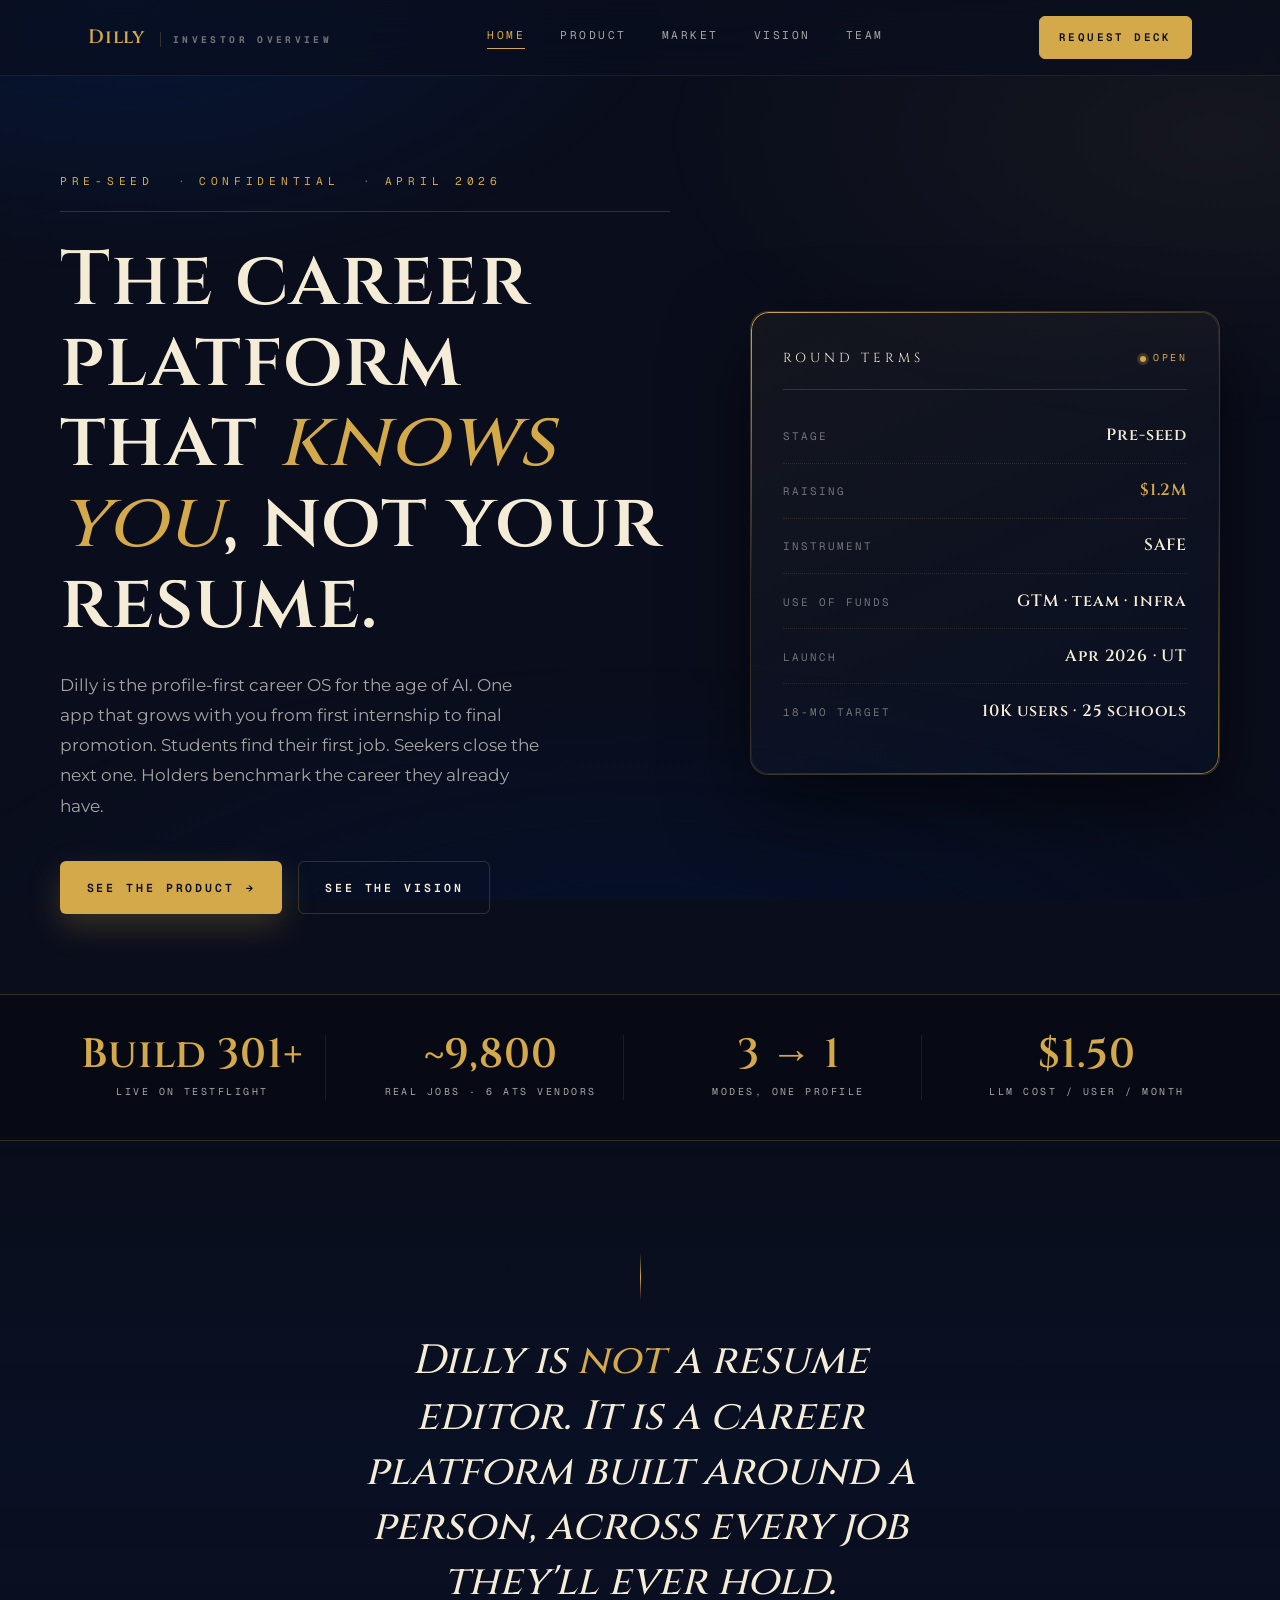
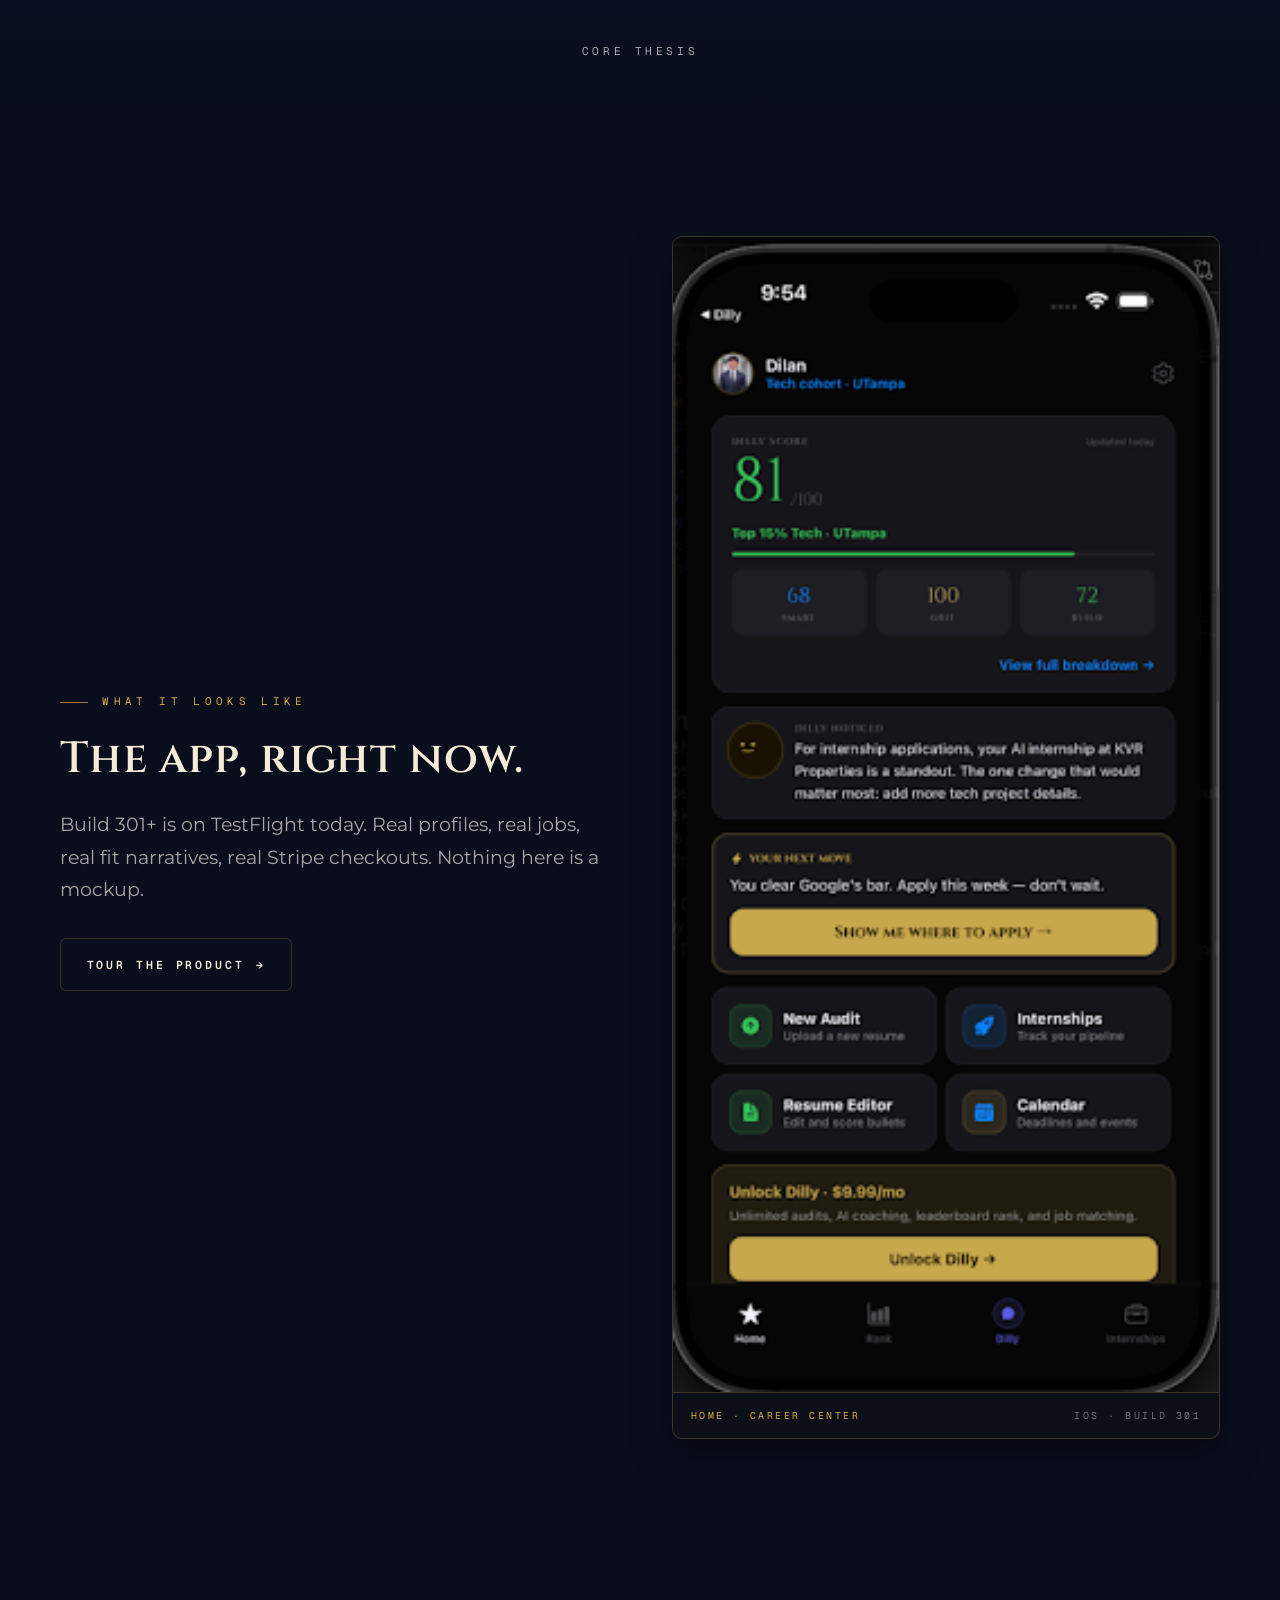
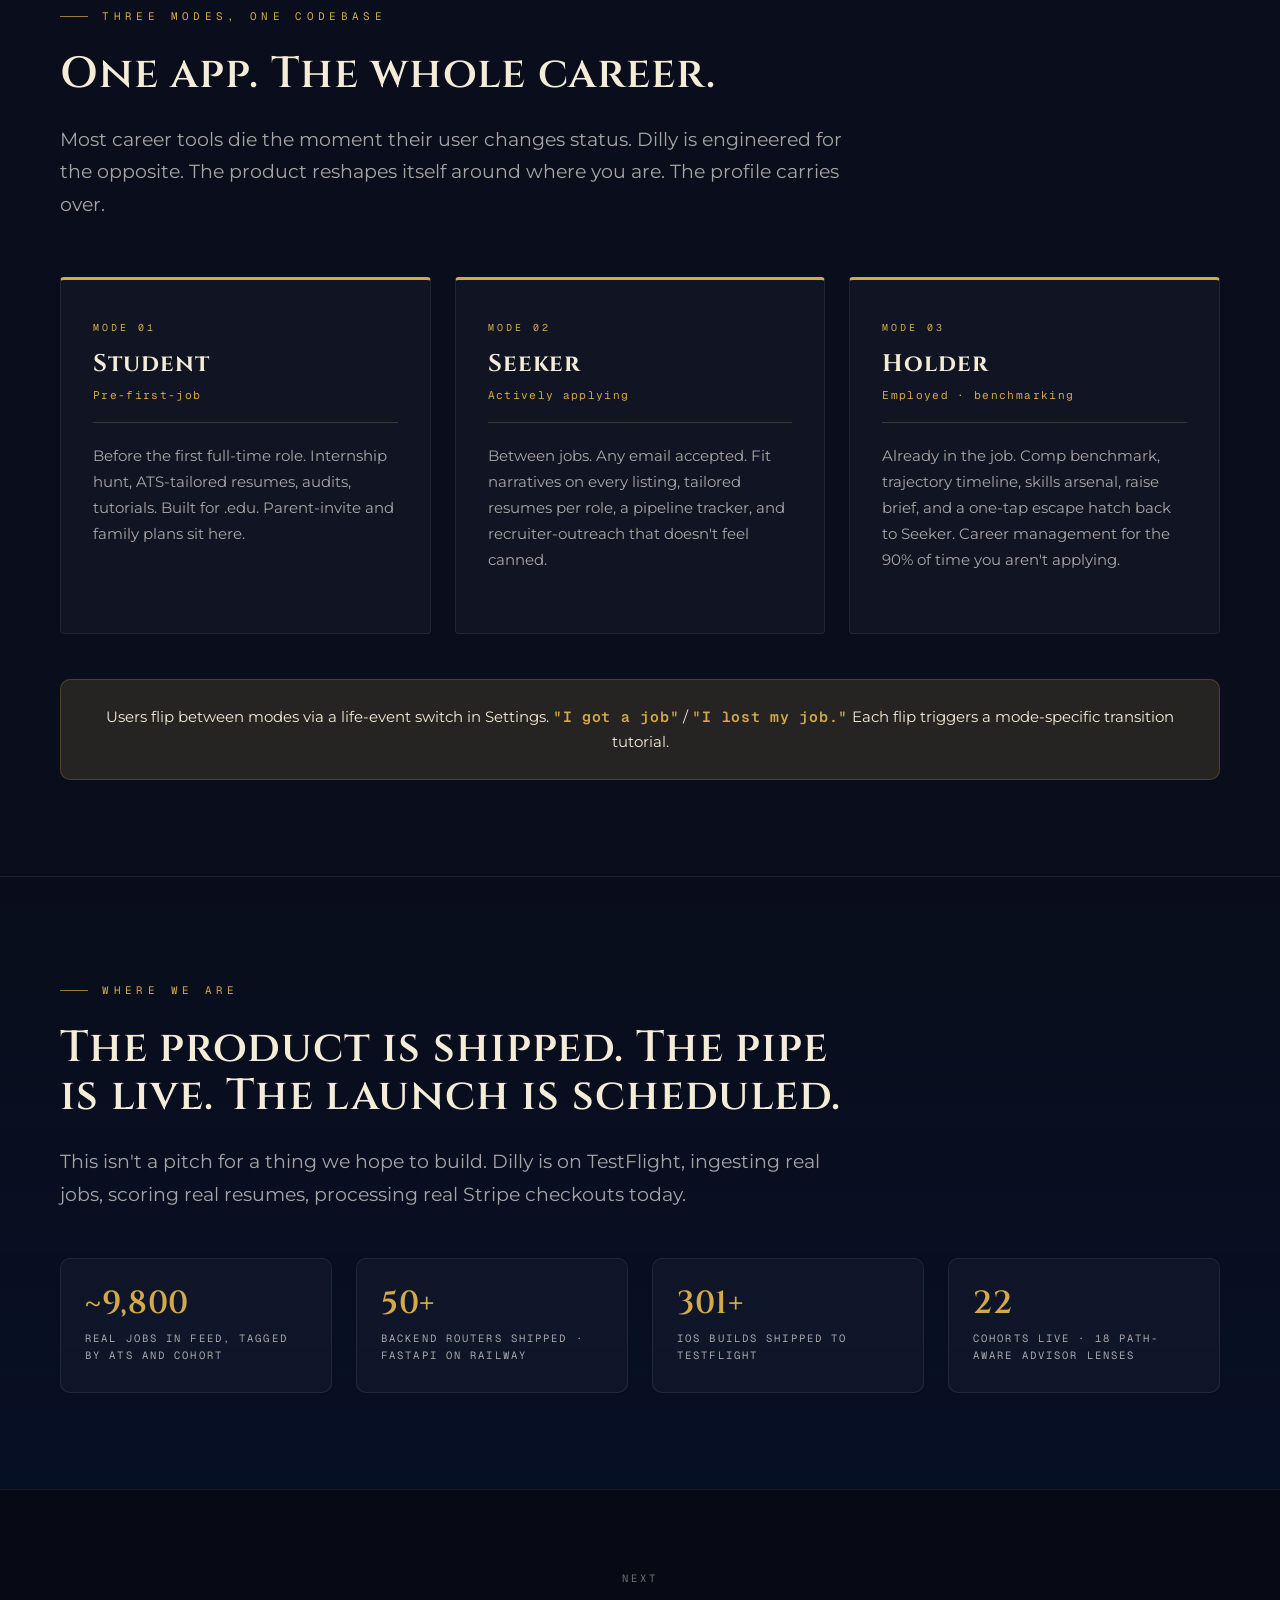
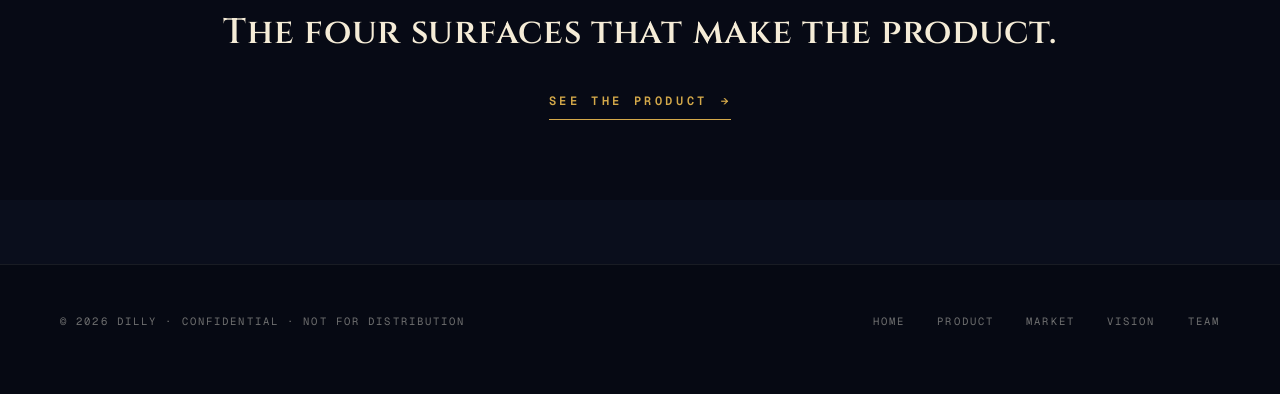
==== index.html @ 4e43cd99 "Add Vision page, founder headshot, app gallery; remove all em dashes NEW PAGES & CONTENT - vision.ht" ====
<!DOCTYPE html>
<html lang="en">
<head>
<meta charset="UTF-8">
<meta name="viewport" content="width=device-width, initial-scale=1.0">
<title>Dilly · Investor Overview · Pre-seed 2026</title>
<meta name="description" content="Dilly is the profile-first career platform for the age of AI. One app for students, job-seekers, and career-holders. Investor overview. Pre-seed $1.2M.">
<meta name="robots" content="noindex, nofollow">
<link rel="icon" type="image/png" href="favicon.png">
<link rel="stylesheet" href="styles.css">
</head>
<body>

<nav class="nav" aria-label="Primary">
  <div class="nav-inner">
    <a href="index.html" class="nav-brand">
      <span class="brand-mark serif">Dilly</span>
      <span class="brand-tag">Investor Overview</span>
    </a>
    <div class="nav-links">
      <a href="index.html" class="active">Home</a>
      <a href="product.html">Product</a>
      <a href="market.html">Market</a>
      <a href="vision.html">Vision</a>
      <a href="team.html">Team</a>
    </div>
    <a href="mailto:dilan@hellodilly.com" class="nav-cta">Request Deck</a>
  </div>
</nav>

<section class="hero-home" id="top">
  <div class="hero-home-grid">
    <div class="fade-up">
      <div class="hero-home-kicker">
        <span>Pre-Seed</span>
        <span>Confidential</span>
        <span>April 2026</span>
      </div>
      <h1 class="hero-home-title">The career platform that <em>knows you</em>, not your resume.</h1>
      <p class="hero-home-lead">
        Dilly is the profile-first career OS for the age of AI. One app that grows with you from first internship to final promotion. Students find their first job. Seekers close the next one. Holders benchmark the career they already have.
      </p>
      <div class="hero-home-actions">
        <a href="product.html" class="btn btn-gold">See the Product <span class="arrow">→</span></a>
        <a href="vision.html" class="btn btn-line">See the Vision</a>
      </div>
    </div>

    <aside class="deal-card fade-up" aria-label="Round terms">
      <div class="deal-card-head">
        <span class="deal-card-title">Round Terms</span>
        <span class="deal-card-status">Open</span>
      </div>
      <div class="deal-row"><span class="deal-row-label">Stage</span><span class="deal-row-value">Pre-seed</span></div>
      <div class="deal-row"><span class="deal-row-label">Raising</span><span class="deal-row-value gold mono">$1.2M</span></div>
      <div class="deal-row"><span class="deal-row-label">Instrument</span><span class="deal-row-value">SAFE</span></div>
      <div class="deal-row"><span class="deal-row-label">Use of funds</span><span class="deal-row-value">GTM · team · infra</span></div>
      <div class="deal-row"><span class="deal-row-label">Launch</span><span class="deal-row-value">Apr 2026 · UT</span></div>
      <div class="deal-row"><span class="deal-row-label">18-mo target</span><span class="deal-row-value">10K users · 25 schools</span></div>
    </aside>
  </div>
</section>

<section class="strip" aria-label="At a glance">
  <div class="strip-grid">
    <div class="strip-item">
      <div class="strip-num mono">Build 301+</div>
      <div class="strip-label">Live on TestFlight</div>
    </div>
    <div class="strip-item">
      <div class="strip-num mono">~9,800</div>
      <div class="strip-label">Real Jobs · 6 ATS Vendors</div>
    </div>
    <div class="strip-item">
      <div class="strip-num mono">3 → 1</div>
      <div class="strip-label">Modes, One Profile</div>
    </div>
    <div class="strip-item">
      <div class="strip-num mono">$1.50</div>
      <div class="strip-label">LLM Cost / User / Month</div>
    </div>
  </div>
</section>

<section class="pos">
  <div class="wrap fade-up">
    <div class="pos-ornament"></div>
    <p class="pos-quote">Dilly is <em>not</em> a resume editor. It is a career platform built around a person, across every job they'll ever hold.</p>
    <div class="pos-attr">Core Thesis</div>
  </div>
</section>

<!-- Product glance: one screenshot -->
<section class="section" style="padding-top: 4rem; padding-bottom: 4rem;">
  <div class="wrap fade-up" style="display: grid; grid-template-columns: 1fr 1fr; gap: 4rem; align-items: center;">
    <div>
      <div class="eyebrow">What It Looks Like</div>
      <h2 class="h2">The app, right now.</h2>
      <p class="lead">Build 301+ is on TestFlight today. Real profiles, real jobs, real fit narratives, real Stripe checkouts. Nothing here is a mockup.</p>
      <div style="margin-top: 2rem;">
        <a href="product.html" class="btn btn-line">Tour the Product <span class="arrow">→</span></a>
      </div>
    </div>
    <div class="shot">
      <img src="dillyhome.png" alt="Dilly home screen on iOS">
      <div class="shot-caption"><span>Home · Career Center</span><span class="shot-n">iOS · Build 301</span></div>
    </div>
  </div>
</section>

<section class="section" id="modes">
  <div class="wrap">
    <div class="fade-up" style="max-width: 50rem;">
      <div class="eyebrow">Three Modes, One Codebase</div>
      <h2 class="h2">One app. The whole career.</h2>
      <p class="lead">Most career tools die the moment their user changes status. Dilly is engineered for the opposite. The product reshapes itself around where you are. The profile carries over.</p>
    </div>

    <div class="modes-grid">
      <article class="mode fade-up">
        <div class="mode-tag">Mode 01</div>
        <h3 class="mode-title">Student</h3>
        <div class="mode-sub">Pre-first-job</div>
        <p class="mode-desc">Before the first full-time role. Internship hunt, ATS-tailored resumes, audits, tutorials. Built for .edu. Parent-invite and family plans sit here.</p>
      </article>

      <article class="mode fade-up">
        <div class="mode-tag">Mode 02</div>
        <h3 class="mode-title">Seeker</h3>
        <div class="mode-sub">Actively applying</div>
        <p class="mode-desc">Between jobs. Any email accepted. Fit narratives on every listing, tailored resumes per role, a pipeline tracker, and recruiter-outreach that doesn't feel canned.</p>
      </article>

      <article class="mode fade-up">
        <div class="mode-tag">Mode 03</div>
        <h3 class="mode-title">Holder</h3>
        <div class="mode-sub">Employed · benchmarking</div>
        <p class="mode-desc">Already in the job. Comp benchmark, trajectory timeline, skills arsenal, raise brief, and a one-tap escape hatch back to Seeker. Career management for the 90% of time you aren't applying.</p>
      </article>
    </div>

    <div class="mode-switch-note fade-up">
      Users flip between modes via a life-event switch in Settings.
      <strong>"I got a job"</strong> / <strong>"I lost my job."</strong> Each flip triggers a mode-specific transition tutorial.
    </div>
  </div>
</section>

<section class="section" style="background: linear-gradient(180deg, transparent 0%, rgba(0, 19, 54, 0.35) 100%); border-top: 1px solid var(--border);">
  <div class="wrap">
    <div class="fade-up" style="max-width: 50rem;">
      <div class="eyebrow">Where We Are</div>
      <h2 class="h2">The product is shipped. The pipe is live. The launch is scheduled.</h2>
      <p class="lead">This isn't a pitch for a thing we hope to build. Dilly is on TestFlight, ingesting real jobs, scoring real resumes, processing real Stripe checkouts today.</p>
    </div>

    <div class="traction-grid">
      <div class="tract-item fade-up">
        <div class="tract-num mono">~9,800</div>
        <div class="tract-sub">Real jobs in feed, tagged by ATS and cohort</div>
      </div>
      <div class="tract-item fade-up">
        <div class="tract-num mono">50+</div>
        <div class="tract-sub">Backend routers shipped · FastAPI on Railway</div>
      </div>
      <div class="tract-item fade-up">
        <div class="tract-num mono">301+</div>
        <div class="tract-sub">iOS builds shipped to TestFlight</div>
      </div>
      <div class="tract-item fade-up">
        <div class="tract-num mono">22</div>
        <div class="tract-sub">Cohorts live · 18 path-aware advisor lenses</div>
      </div>
    </div>
  </div>
</section>

<section class="next-cta">
  <div class="next-cta-label">Next</div>
  <h3>The four surfaces that make the product.</h3>
  <a href="product.html">See the Product <span>→</span></a>
</section>

<footer>
  <div class="foot">
    <div>© 2026 Dilly · Confidential · Not for distribution</div>
    <div class="foot-links">
      <a href="index.html">Home</a>
      <a href="product.html">Product</a>
      <a href="market.html">Market</a>
      <a href="vision.html">Vision</a>
      <a href="team.html">Team</a>
    </div>
  </div>
</footer>

<script>
  const io = new IntersectionObserver((entries) => {
    entries.forEach(e => {
      if (e.isIntersecting) { e.target.classList.add('in'); io.unobserve(e.target); }
    });
  }, { threshold: 0.12, rootMargin: '0px 0px -40px 0px' });
  document.querySelectorAll('.fade-up').forEach(el => io.observe(el));
</script>

</body>
</html>
---- styles.css ----
/* ─────────────────────────────────────────────────
   Dilly · Investor Site · Shared Styles
   Design: Cinzel + Montserrat + Geist Mono
   Palette: navy + gold, gold-forward editorial
───────────────────────────────────────────────── */

@import url("https://fonts.googleapis.com/css2?family=Cinzel:wght@500;600;700&family=Montserrat:wght@300;400;500;600;700&family=Geist+Mono:wght@400;500;700&display=swap");

:root {
  --ink:        #0a0e1c;
  --ink-2:      #0d1226;
  --navy:       #002868;
  --navy-mid:   #0a2a66;
  --navy-deep:  #001336;
  --gold:       #d4a94a;
  --gold-hi:    #e8c06a;
  --gold-deep:  #8f6f1f;
  --gold-soft:  rgba(212, 169, 74, 0.14);
  --cream:      #f5ecd7;
  --text:       #f2eee4;
  --text-muted: rgba(242, 238, 228, 0.68);
  --text-dim:   rgba(242, 238, 228, 0.44);
  --rule:       rgba(212, 169, 74, 0.22);
  --border:     rgba(242, 238, 228, 0.08);
  --surface:    rgba(255, 255, 255, 0.03);
  --surface-2:  rgba(255, 255, 255, 0.05);
  --shadow-lg:  0 30px 80px rgba(0, 0, 0, 0.55);
  --shadow-md:  0 16px 40px rgba(0, 0, 0, 0.4);
  --radius:     18px;
  --radius-sm:  10px;
  --max:        1160px;
}

*, *::before, *::after { box-sizing: border-box; margin: 0; padding: 0; }
html { scroll-behavior: smooth; }
body {
  font-family: "Montserrat", system-ui, -apple-system, sans-serif;
  font-weight: 400;
  line-height: 1.65;
  color: var(--text);
  background: var(--ink);
  -webkit-font-smoothing: antialiased;
  -moz-osx-font-smoothing: grayscale;
  overflow-x: hidden;
}
a { color: inherit; text-decoration: none; }
img { max-width: 100%; height: auto; display: block; }

.mono { font-family: "Geist Mono", "SF Mono", Menlo, monospace; font-feature-settings: "tnum" 1; letter-spacing: -0.01em; }
.serif { font-family: "Cinzel", "Playfair Display", Georgia, serif; font-weight: 600; letter-spacing: 0.04em; }
.gold { color: var(--gold); }

body::before {
  content: "";
  position: fixed; inset: 0;
  background:
    radial-gradient(ellipse 70% 50% at 10% 0%, rgba(0, 40, 104, 0.35), transparent 60%),
    radial-gradient(ellipse 80% 60% at 95% 15%, rgba(212, 169, 74, 0.06), transparent 55%),
    radial-gradient(ellipse 100% 60% at 50% 110%, rgba(0, 19, 54, 0.6), transparent 60%);
  z-index: -1;
  pointer-events: none;
}

/* ─── Nav ─── */
.nav {
  position: sticky; top: 0; z-index: 100;
  backdrop-filter: blur(20px) saturate(140%);
  -webkit-backdrop-filter: blur(20px) saturate(140%);
  background: rgba(10, 14, 28, 0.72);
  border-bottom: 1px solid var(--border);
}
.nav-inner {
  max-width: var(--max); margin: 0 auto;
  padding: 1rem 1.75rem;
  display: flex; align-items: center; justify-content: space-between;
  gap: 2rem;
}
.nav-brand {
  display: flex; align-items: baseline; gap: 0.6rem;
  font-family: "Cinzel", serif; font-weight: 700;
  font-size: 1.1rem; letter-spacing: 0.18em;
}
.nav-brand .brand-mark { color: var(--gold); font-size: 1.2rem; }
.nav-brand .brand-tag {
  font-family: "Geist Mono", monospace;
  font-size: 0.6rem;
  letter-spacing: 0.35em;
  color: var(--text-dim);
  text-transform: uppercase;
  padding-left: 0.75rem;
  border-left: 1px solid var(--rule);
  margin-left: 0.35rem;
}
.nav-links {
  display: flex; gap: 2.2rem;
  font-family: "Geist Mono", monospace;
  font-size: 0.7rem;
  letter-spacing: 0.22em;
  text-transform: uppercase;
  color: var(--text-muted);
}
.nav-links a {
  transition: color 0.2s;
  padding-bottom: 3px;
  border-bottom: 1px solid transparent;
}
.nav-links a:hover { color: var(--gold); }
.nav-links a.active {
  color: var(--gold);
  border-bottom-color: var(--gold);
}
.nav-cta {
  font-family: "Geist Mono", monospace;
  font-size: 0.68rem;
  letter-spacing: 0.22em;
  text-transform: uppercase;
  color: var(--ink);
  background: var(--gold);
  padding: 0.72rem 1.2rem;
  border-radius: 6px;
  font-weight: 600;
  transition: all 0.25s ease;
  border: 1px solid var(--gold);
}
.nav-cta:hover { background: var(--gold-hi); border-color: var(--gold-hi); transform: translateY(-1px); }
@media (max-width: 820px) {
  .nav-links { display: none; }
  .nav-brand .brand-tag { display: none; }
}

/* ─── Sections ─── */
.section { padding: 6rem 1.75rem; position: relative; }
.section-tight { padding: 4.5rem 1.75rem; }
.section-big { padding: 8rem 1.75rem; }
.wrap { max-width: var(--max); margin: 0 auto; }

.eyebrow {
  font-family: "Geist Mono", monospace;
  font-size: 0.68rem;
  letter-spacing: 0.4em;
  text-transform: uppercase;
  color: var(--gold);
  margin-bottom: 1.5rem;
  display: inline-flex; align-items: center; gap: 0.9rem;
}
.eyebrow::before {
  content: ""; width: 28px; height: 1px;
  background: var(--gold); opacity: 0.7;
}

.h1, .h2, .h3 {
  font-family: "Cinzel", serif; font-weight: 600;
  line-height: 1.12; letter-spacing: 0.02em;
  color: var(--cream);
}
.h1 { font-size: clamp(2.4rem, 5.4vw, 4.2rem); }
.h2 { font-size: clamp(1.8rem, 3.4vw, 2.8rem); margin-bottom: 1.5rem; }
.h3 { font-size: 1.15rem; letter-spacing: 0.08em; }

.lead {
  font-size: clamp(1.05rem, 1.5vw, 1.2rem);
  color: var(--text-muted);
  max-width: 62ch; line-height: 1.7;
}
.rule-gold { width: 64px; height: 2px; background: var(--gold); margin: 1.5rem 0; }

/* ─── Page hero (inner page header, not home) ─── */
.page-hero {
  padding: 7rem 1.75rem 5rem;
  border-bottom: 1px solid var(--rule);
  background: linear-gradient(180deg, rgba(0, 40, 104, 0.15) 0%, transparent 100%);
}
.page-hero .wrap { max-width: 960px; }
.page-hero .eyebrow { font-size: 0.7rem; letter-spacing: 0.45em; }
.page-hero h1 {
  font-family: "Cinzel", serif; font-weight: 600;
  font-size: clamp(2.4rem, 5.2vw, 3.8rem);
  line-height: 1.08; letter-spacing: 0.02em;
  color: var(--cream);
  margin-bottom: 1.4rem;
}
.page-hero h1 em {
  font-style: italic;
  font-family: "Playfair Display", "Cinzel", serif;
  color: var(--gold);
  font-weight: 500;
}
.page-hero .lead { font-size: clamp(1.05rem, 1.4vw, 1.22rem); }

/* ─── Buttons ─── */
.btn {
  font-family: "Geist Mono", monospace;
  font-size: 0.72rem; letter-spacing: 0.25em; text-transform: uppercase;
  font-weight: 600;
  padding: 1rem 1.6rem; border-radius: 6px;
  transition: all 0.3s ease;
  display: inline-flex; align-items: center; gap: 0.7rem;
  border: 1px solid transparent;
  cursor: pointer;
}
.btn-gold {
  background: var(--gold); color: var(--ink);
  box-shadow: 0 12px 32px rgba(212, 169, 74, 0.22);
}
.btn-gold:hover { background: var(--gold-hi); transform: translateY(-2px); box-shadow: 0 16px 40px rgba(212, 169, 74, 0.32); }
.btn-line {
  background: transparent; color: var(--cream);
  border: 1px solid var(--rule);
}
.btn-line:hover { border-color: var(--gold); color: var(--gold); }
.btn .arrow { transition: transform 0.25s; }
.btn:hover .arrow { transform: translateX(4px); }

/* ─── Strip (stat row) ─── */
.strip {
  border-top: 1px solid var(--rule);
  border-bottom: 1px solid var(--rule);
  background: rgba(0, 0, 0, 0.25);
  padding: 2.5rem 1.75rem;
}
.strip-grid {
  max-width: var(--max); margin: 0 auto;
  display: grid; grid-template-columns: repeat(4, 1fr); gap: 2rem;
}
.strip-item { text-align: center; border-right: 1px solid var(--border); padding: 0 1rem; }
.strip-item:last-child { border-right: none; }
.strip-num {
  font-family: "Cinzel", serif; font-weight: 600;
  font-size: clamp(1.9rem, 3.2vw, 2.6rem);
  color: var(--gold);
  letter-spacing: 0.02em;
  line-height: 1;
  margin-bottom: 0.5rem;
}
.strip-label {
  font-family: "Geist Mono", monospace;
  font-size: 0.62rem; letter-spacing: 0.25em; text-transform: uppercase;
  color: var(--text-muted);
}
@media (max-width: 720px) {
  .strip-grid { grid-template-columns: repeat(2, 1fr); gap: 2rem 1rem; }
  .strip-item:nth-child(2) { border-right: none; }
}

/* ─── Positioning quote ─── */
.pos {
  padding: 7rem 1.75rem;
  text-align: center;
  position: relative;
  background: linear-gradient(180deg, transparent 0%, rgba(0, 40, 104, 0.1) 50%, transparent 100%);
}
.pos-quote {
  font-family: "Cinzel", serif; font-weight: 500;
  font-style: italic;
  font-size: clamp(1.6rem, 3.2vw, 2.6rem);
  line-height: 1.35;
  max-width: 24ch;
  margin: 0 auto 2rem;
  color: var(--cream);
}
.pos-quote em { color: var(--gold); font-style: italic; }
.pos-attr {
  font-family: "Geist Mono", monospace;
  font-size: 0.7rem; letter-spacing: 0.32em; text-transform: uppercase;
  color: var(--text-muted);
}
.pos-ornament {
  width: 1px; height: 48px;
  background: linear-gradient(to bottom, transparent, var(--gold), transparent);
  margin: 0 auto 2rem;
}

/* ─── Three modes (cards) ─── */
.modes-grid { display: grid; grid-template-columns: repeat(3, 1fr); gap: 1.5rem; margin-top: 3.5rem; }
.mode {
  background: var(--surface);
  border: 1px solid var(--border);
  border-top: 3px solid var(--gold);
  border-radius: 4px;
  padding: 2.5rem 2rem;
  position: relative;
  transition: all 0.3s ease;
  display: flex; flex-direction: column;
}
.mode:hover { background: var(--surface-2); transform: translateY(-4px); box-shadow: var(--shadow-md); }
.mode-tag {
  font-family: "Geist Mono", monospace;
  font-size: 0.62rem; letter-spacing: 0.3em; text-transform: uppercase;
  color: var(--gold); margin-bottom: 0.9rem;
}
.mode-title {
  font-family: "Cinzel", serif;
  font-size: 1.5rem; letter-spacing: 0.04em;
  color: var(--cream);
  margin-bottom: 0.4rem; line-height: 1.2;
}
.mode-sub {
  font-family: "Geist Mono", monospace;
  font-size: 0.7rem; color: var(--gold);
  letter-spacing: 0.12em;
  margin-bottom: 1.3rem;
  padding-bottom: 1.1rem;
  border-bottom: 1px solid var(--rule);
}
.mode-desc {
  font-size: 0.95rem; color: var(--text-muted); line-height: 1.7;
  margin-bottom: 1.3rem;
  flex: 1;
}
.mode-list { list-style: none; display: flex; flex-direction: column; gap: 0.5rem; }
.mode-list li {
  font-family: "Geist Mono", monospace;
  font-size: 0.75rem; color: var(--text); line-height: 1.5;
  padding-left: 1.1rem; position: relative;
  letter-spacing: 0.02em;
}
.mode-list li::before {
  content: "→"; color: var(--gold);
  position: absolute; left: 0;
}
.mode-switch-note {
  margin-top: 2.8rem;
  padding: 1.5rem 1.8rem;
  background: var(--gold-soft);
  border: 1px solid var(--rule);
  border-radius: var(--radius-sm);
  font-size: 0.92rem;
  color: var(--cream);
  text-align: center;
  line-height: 1.7;
}
.mode-switch-note strong { color: var(--gold); font-family: "Geist Mono", monospace; font-weight: 600; letter-spacing: 0.05em; }
@media (max-width: 900px) { .modes-grid { grid-template-columns: 1fr; } }

/* ─── Product surfaces ─── */
.surfaces { display: grid; grid-template-columns: repeat(2, 1fr); gap: 1.5rem; margin-top: 3rem; }
.surface {
  background: var(--surface);
  border: 1px solid var(--border);
  border-left: 3px solid var(--gold);
  border-radius: 0 var(--radius-sm) var(--radius-sm) 0;
  padding: 2.2rem 2rem;
  transition: all 0.3s ease;
}
.surface:hover { background: var(--surface-2); }
.surface-num {
  font-family: "Geist Mono", monospace;
  font-size: 0.68rem; letter-spacing: 0.3em;
  color: var(--gold);
  margin-bottom: 1rem;
}
.surface-title {
  font-family: "Cinzel", serif;
  font-size: 1.25rem; letter-spacing: 0.04em;
  color: var(--cream);
  margin-bottom: 0.9rem; line-height: 1.25;
}
.surface-desc {
  font-size: 0.94rem; color: var(--text-muted); line-height: 1.7;
  margin-bottom: 1.2rem;
}
.surface-tag {
  font-family: "Geist Mono", monospace;
  font-size: 0.62rem; letter-spacing: 0.22em; text-transform: uppercase;
  color: var(--gold);
  display: inline-block;
  padding: 0.4rem 0.75rem;
  background: var(--gold-soft);
  border-radius: 4px;
}
@media (max-width: 720px) { .surfaces { grid-template-columns: 1fr; } }

/* ─── Cost card ─── */
.cost-card {
  margin-top: 3.5rem;
  border: 1px solid var(--gold);
  background: linear-gradient(135deg, rgba(212, 169, 74, 0.08) 0%, transparent 60%);
  border-radius: var(--radius);
  padding: 2.5rem;
  display: grid; grid-template-columns: auto 1fr; gap: 2.5rem; align-items: center;
  box-shadow: 0 20px 50px rgba(212, 169, 74, 0.08);
}
.cost-num {
  font-family: "Cinzel", serif; font-weight: 600;
  font-size: clamp(2.8rem, 6vw, 4.2rem);
  color: var(--gold); letter-spacing: 0.02em; line-height: 1;
  white-space: nowrap;
}
.cost-body h3 {
  font-family: "Cinzel", serif;
  font-size: 1.15rem; letter-spacing: 0.04em;
  color: var(--cream); margin-bottom: 0.6rem;
}
.cost-body p { color: var(--text-muted); font-size: 0.95rem; line-height: 1.7; }
.cost-body strong { color: var(--gold); }
@media (max-width: 720px) { .cost-card { grid-template-columns: 1fr; gap: 1.5rem; padding: 1.8rem; } }

/* ─── Loops / retention cards ─── */
.loops-grid { display: grid; grid-template-columns: repeat(2, 1fr); gap: 1.5rem; margin-top: 3rem; }
.loop {
  background: var(--surface);
  border: 1px solid var(--border);
  border-radius: var(--radius-sm);
  padding: 1.6rem 1.75rem;
  display: flex; gap: 1.4rem; align-items: flex-start;
  transition: border-color 0.25s;
}
.loop:hover { border-color: var(--rule); }
.loop-tag {
  font-family: "Geist Mono", monospace;
  font-size: 0.62rem; letter-spacing: 0.2em; text-transform: uppercase;
  color: var(--ink);
  background: var(--gold);
  padding: 0.35rem 0.6rem;
  border-radius: 3px;
  white-space: nowrap;
  flex-shrink: 0;
  font-weight: 600;
}
.loop-body h4 {
  font-family: "Cinzel", serif; font-size: 0.98rem; letter-spacing: 0.04em;
  color: var(--cream); margin-bottom: 0.4rem;
}
.loop-body p { font-size: 0.9rem; color: var(--text-muted); line-height: 1.6; }
@media (max-width: 720px) { .loops-grid { grid-template-columns: 1fr; } }

/* ─── Stack grid ─── */
.stack {
  background: linear-gradient(180deg, rgba(0, 19, 54, 0.45) 0%, transparent 100%);
  border-top: 1px solid var(--rule);
  border-bottom: 1px solid var(--rule);
}
.stack-grid {
  display: grid; grid-template-columns: repeat(3, 1fr); gap: 1px;
  background: var(--rule);
  margin-top: 3rem;
  border: 1px solid var(--rule);
}
.stack-item { background: var(--ink); padding: 1.8rem 1.6rem; }
.stack-label {
  font-family: "Geist Mono", monospace;
  font-size: 0.62rem; letter-spacing: 0.28em; text-transform: uppercase;
  color: var(--gold); margin-bottom: 0.7rem;
}
.stack-val {
  font-family: "Cinzel", serif;
  font-size: 1rem; letter-spacing: 0.04em;
  color: var(--cream); margin-bottom: 0.5rem;
  font-weight: 600;
}
.stack-desc {
  font-family: "Geist Mono", monospace;
  font-size: 0.74rem; color: var(--text-muted); line-height: 1.6;
  letter-spacing: 0.02em;
}
@media (max-width: 720px) { .stack-grid { grid-template-columns: 1fr; } }

/* ─── The shift ─── */
.shift-grid { display: grid; grid-template-columns: 1.1fr 1fr; gap: 5rem; align-items: start; }
.shift-points { display: flex; flex-direction: column; gap: 1.8rem; }
.shift-point {
  display: grid; grid-template-columns: auto 1fr; gap: 1.5rem;
  padding-bottom: 1.8rem;
  border-bottom: 1px solid var(--border);
}
.shift-point:last-child { border-bottom: none; padding-bottom: 0; }
.shift-point-num {
  font-family: "Cinzel", serif;
  font-size: 1.15rem; color: var(--gold);
  font-weight: 600;
  letter-spacing: 0.1em; line-height: 1.4;
}
.shift-point-body h3 {
  font-family: "Cinzel", serif;
  font-size: 1rem; letter-spacing: 0.06em;
  color: var(--cream); margin-bottom: 0.6rem;
}
.shift-point-body p { color: var(--text-muted); font-size: 0.95rem; line-height: 1.7; }
@media (max-width: 900px) { .shift-grid { grid-template-columns: 1fr; gap: 3rem; } }

/* ─── Pricing ─── */
.pricing-grid { display: grid; grid-template-columns: repeat(3, 1fr); gap: 1.5rem; margin-top: 3rem; }
.tier {
  background: var(--surface);
  border: 1px solid var(--border);
  border-radius: var(--radius);
  padding: 2.2rem 1.9rem;
  display: flex; flex-direction: column; gap: 1rem;
  position: relative;
}
.tier.featured {
  border: 1px solid var(--gold);
  background: linear-gradient(180deg, rgba(212, 169, 74, 0.06) 0%, var(--surface) 60%);
  box-shadow: 0 20px 60px rgba(212, 169, 74, 0.12);
}
.tier-badge {
  position: absolute; top: -10px; right: 1.5rem;
  font-family: "Geist Mono", monospace;
  font-size: 0.6rem; letter-spacing: 0.3em; text-transform: uppercase;
  background: var(--gold); color: var(--ink);
  padding: 0.4rem 0.7rem; border-radius: 3px;
  font-weight: 700;
}
.tier-name {
  font-family: "Cinzel", serif;
  font-size: 1.15rem; letter-spacing: 0.06em;
  color: var(--cream);
}
.tier-price {
  font-family: "Cinzel", serif; font-weight: 600;
  font-size: 2.2rem;
  color: var(--gold);
  letter-spacing: 0.02em; line-height: 1;
}
.tier-price small {
  font-family: "Geist Mono", monospace;
  font-size: 0.7rem; color: var(--text-muted);
  font-weight: 400;
  margin-left: 0.4rem;
  letter-spacing: 0.08em;
}
.tier-model {
  font-family: "Geist Mono", monospace;
  font-size: 0.64rem; letter-spacing: 0.22em; text-transform: uppercase;
  color: var(--gold);
  padding-top: 0.8rem;
  border-top: 1px solid var(--rule);
}
.tier-list { list-style: none; display: flex; flex-direction: column; gap: 0.55rem; padding-top: 0.5rem; }
.tier-list li {
  font-size: 0.88rem; color: var(--text-muted);
  padding-left: 1.2rem; position: relative;
  line-height: 1.5;
}
.tier-list li::before {
  content: "◆"; color: var(--gold);
  font-size: 0.55rem;
  position: absolute; left: 0; top: 0.55rem;
}
.tier-foot {
  margin-top: 2.5rem;
  font-family: "Geist Mono", monospace;
  font-size: 0.72rem; color: var(--text-dim);
  letter-spacing: 0.04em; line-height: 1.7;
}
.tier-foot strong { color: var(--gold); }
@media (max-width: 900px) { .pricing-grid { grid-template-columns: 1fr; } }

/* ─── Market math ─── */
.market { background: linear-gradient(180deg, transparent 0%, rgba(0, 19, 54, 0.5) 100%); }
.market-grid {
  display: grid; grid-template-columns: 1fr 1.1fr; gap: 5rem; align-items: center;
}
.math-card {
  border: 1px solid var(--rule);
  border-radius: 4px;
  overflow: hidden;
  background: rgba(0, 0, 0, 0.35);
}
.math-row {
  display: grid; grid-template-columns: 1fr auto;
  align-items: baseline;
  padding: 1.3rem 1.7rem;
  border-bottom: 1px solid var(--border);
  gap: 1rem;
}
.math-row:last-child { border-bottom: none; background: rgba(212, 169, 74, 0.05); }
.math-label {
  font-family: "Geist Mono", monospace;
  font-size: 0.7rem; letter-spacing: 0.18em; text-transform: uppercase;
  color: var(--text-muted);
}
.math-val {
  font-family: "Cinzel", serif; font-weight: 600;
  font-size: 1.2rem;
  color: var(--cream); letter-spacing: 0.04em;
}
.math-row:last-child .math-val { color: var(--gold); font-size: 1.5rem; }
.math-note {
  font-family: "Geist Mono", monospace;
  font-size: 0.7rem; color: var(--text-dim);
  margin-top: 1.25rem;
  letter-spacing: 0.05em; line-height: 1.8;
}
@media (max-width: 900px) { .market-grid { grid-template-columns: 1fr; gap: 3rem; } }

/* ─── Traction ─── */
.traction-grid {
  display: grid; grid-template-columns: repeat(4, 1fr); gap: 1.5rem;
  margin-top: 3rem;
}
.tract-item {
  border: 1px solid var(--border);
  padding: 1.8rem 1.5rem;
  border-radius: var(--radius-sm);
  background: var(--surface);
}
.tract-num {
  font-family: "Cinzel", serif; font-weight: 600;
  font-size: 2rem;
  color: var(--gold);
  letter-spacing: 0.02em; line-height: 1;
  margin-bottom: 0.6rem;
}
.tract-sub {
  font-family: "Geist Mono", monospace;
  font-size: 0.66rem; letter-spacing: 0.2em; text-transform: uppercase;
  color: var(--text-muted); line-height: 1.6;
}
@media (max-width: 900px) { .traction-grid { grid-template-columns: repeat(2, 1fr); } }

/* ─── Moats ─── */
.moat-grid { display: grid; grid-template-columns: repeat(2, 1fr); gap: 1.5rem; margin-top: 3rem; }
.moat {
  padding: 2rem 1.9rem;
  border: 1px solid var(--border);
  border-left: 3px solid var(--gold);
  background: var(--surface);
  border-radius: 0 var(--radius-sm) var(--radius-sm) 0;
}
.moat h4 {
  font-family: "Cinzel", serif;
  font-size: 1rem; letter-spacing: 0.04em;
  color: var(--cream); margin-bottom: 0.7rem;
}
.moat p { font-size: 0.92rem; color: var(--text-muted); line-height: 1.7; }
@media (max-width: 720px) { .moat-grid { grid-template-columns: 1fr; } }

/* ─── Divider ─── */
.divider {
  display: flex; align-items: center; justify-content: center; gap: 1rem;
  margin: 3rem auto 0;
}
.divider::before, .divider::after {
  content: ""; flex: 1; max-width: 120px;
  height: 1px; background: linear-gradient(to right, transparent, var(--gold), transparent);
}
.divider-mark {
  font-family: "Cinzel", serif;
  color: var(--gold); font-size: 1rem; letter-spacing: 0.3em;
}

/* ─── Next-page CTA (end of page) ─── */
.next-cta {
  padding: 5rem 1.75rem;
  text-align: center;
  border-top: 1px solid var(--border);
  background: rgba(0, 0, 0, 0.25);
}
.next-cta-label {
  font-family: "Geist Mono", monospace;
  font-size: 0.66rem; letter-spacing: 0.3em; text-transform: uppercase;
  color: var(--text-dim); margin-bottom: 1rem;
}
.next-cta h3 {
  font-family: "Cinzel", serif; font-weight: 600;
  font-size: clamp(1.6rem, 3vw, 2.2rem);
  letter-spacing: 0.02em; color: var(--cream);
  margin-bottom: 1.5rem;
}
.next-cta a {
  display: inline-flex; align-items: center; gap: 0.8rem;
  font-family: "Geist Mono", monospace;
  font-size: 0.75rem; letter-spacing: 0.3em; text-transform: uppercase;
  color: var(--gold); font-weight: 600;
  padding: 0.4rem 0;
  border-bottom: 1px solid var(--gold);
  transition: gap 0.25s;
}
.next-cta a:hover { gap: 1.2rem; }

/* ─── Ask box ─── */
.ask-box {
  border: 1px solid var(--gold);
  background: linear-gradient(180deg, rgba(212, 169, 74, 0.05) 0%, transparent 100%);
  border-radius: var(--radius);
  padding: 3rem 2.5rem;
  box-shadow: 0 30px 80px rgba(0, 0, 0, 0.4), 0 0 0 1px rgba(212, 169, 74, 0.1);
  text-align: center;
  max-width: 720px; margin: 0 auto;
}
.ask-num {
  font-family: "Cinzel", serif; font-weight: 600;
  font-size: clamp(3rem, 7vw, 5rem);
  color: var(--gold); letter-spacing: 0.02em; line-height: 1;
  margin-bottom: 0.5rem;
}
.ask-kind {
  font-family: "Geist Mono", monospace;
  font-size: 0.76rem; letter-spacing: 0.32em; text-transform: uppercase;
  color: var(--cream); margin-bottom: 2.5rem;
}
.ask-terms {
  display: grid; grid-template-columns: repeat(3, 1fr);
  gap: 1rem; padding-top: 2rem; border-top: 1px solid var(--rule);
  margin-top: 2rem;
}
.ask-term-label {
  font-family: "Geist Mono", monospace;
  font-size: 0.6rem; letter-spacing: 0.28em; text-transform: uppercase;
  color: var(--text-dim); margin-bottom: 0.4rem;
}
.ask-term-val {
  font-family: "Cinzel", serif; font-weight: 600;
  color: var(--cream); font-size: 0.95rem;
  letter-spacing: 0.04em;
}
@media (max-width: 720px) {
  .ask-terms { grid-template-columns: 1fr; gap: 1.5rem; }
  .ask-box { padding: 2.2rem 1.6rem; }
}

/* ─── Deal card (home hero aside) ─── */
.deal-card {
  background: linear-gradient(155deg, rgba(212, 169, 74, 0.05) 0%, rgba(0, 40, 104, 0.1) 100%);
  border: 1px solid var(--rule);
  border-radius: var(--radius);
  padding: 2.25rem 2rem;
  position: relative;
  box-shadow: var(--shadow-lg);
}
.deal-card::before {
  content: ""; position: absolute; inset: 0;
  border-radius: var(--radius);
  padding: 1px;
  background: linear-gradient(155deg, var(--gold) 0%, transparent 40%, transparent 60%, var(--gold-deep) 100%);
  -webkit-mask: linear-gradient(#fff 0 0) content-box, linear-gradient(#fff 0 0);
  -webkit-mask-composite: xor; mask-composite: exclude;
  pointer-events: none;
}
.deal-card-head {
  display: flex; align-items: baseline; justify-content: space-between;
  padding-bottom: 1.2rem;
  border-bottom: 1px solid var(--rule);
  margin-bottom: 1.2rem;
}
.deal-card-title {
  font-family: "Cinzel", serif;
  font-size: 0.82rem; letter-spacing: 0.3em; text-transform: uppercase;
  color: var(--cream);
}
.deal-card-status {
  font-family: "Geist Mono", monospace;
  font-size: 0.62rem; letter-spacing: 0.25em; text-transform: uppercase;
  color: var(--gold);
  display: inline-flex; align-items: center; gap: 0.45rem;
}
.deal-card-status::before {
  content: ""; width: 6px; height: 6px; border-radius: 50%;
  background: var(--gold);
  box-shadow: 0 0 0 3px rgba(212, 169, 74, 0.22);
}
.deal-row {
  display: flex; justify-content: space-between; align-items: baseline;
  padding: 0.85rem 0;
  border-bottom: 1px dotted rgba(212, 169, 74, 0.15);
}
.deal-row:last-child { border-bottom: none; }
.deal-row-label {
  font-family: "Geist Mono", monospace;
  font-size: 0.68rem; letter-spacing: 0.18em; text-transform: uppercase;
  color: var(--text-dim);
}
.deal-row-value {
  font-family: "Cinzel", serif;
  font-size: 1.02rem; letter-spacing: 0.05em;
  color: var(--cream); font-weight: 600;
}
.deal-row-value.gold { color: var(--gold); }

/* ─── Home hero specifically ─── */
.hero-home {
  min-height: calc(100vh - 60px);
  padding: 6rem 1.75rem 5rem;
  display: flex; align-items: center;
  position: relative; overflow: hidden;
}
.hero-home-grid {
  max-width: var(--max); width: 100%; margin: 0 auto;
  display: grid; grid-template-columns: 1.3fr 1fr; gap: 5rem; align-items: center;
}
.hero-home-kicker {
  font-family: "Geist Mono", monospace;
  font-size: 0.7rem; letter-spacing: 0.42em; text-transform: uppercase;
  color: var(--gold);
  padding-bottom: 1.3rem;
  border-bottom: 1px solid var(--rule);
  margin-bottom: 1.8rem;
  display: flex; gap: 1.5rem; flex-wrap: wrap;
}
.hero-home-kicker span::before { content: "·"; margin-right: 0.6rem; color: var(--text-dim); }
.hero-home-kicker span:first-child::before { display: none; }
.hero-home-title {
  font-family: "Cinzel", serif; font-weight: 600;
  font-size: clamp(2.6rem, 6vw, 5rem);
  line-height: 1.05; letter-spacing: 0.015em;
  color: var(--cream);
  margin-bottom: 1.6rem;
}
.hero-home-title em {
  font-style: italic;
  font-family: "Playfair Display", "Cinzel", serif;
  color: var(--gold); font-weight: 500;
}
.hero-home-lead {
  font-size: clamp(1.05rem, 1.35vw, 1.18rem);
  color: var(--text-muted);
  line-height: 1.75;
  max-width: 44ch;
  margin-bottom: 2.5rem;
}
.hero-home-actions { display: flex; gap: 1rem; flex-wrap: wrap; }
@media (max-width: 900px) {
  .hero-home-grid { grid-template-columns: 1fr; gap: 3rem; }
  .hero-home { padding-top: 4rem; min-height: auto; }
}

/* ─── Contact grid ─── */
.contact-grid {
  display: grid; grid-template-columns: 1fr 1fr; gap: 4rem;
  align-items: center;
  padding-top: 2.5rem;
  max-width: 760px; margin: 0 auto;
}
.contact-item h4 {
  font-family: "Geist Mono", monospace;
  font-size: 0.66rem; letter-spacing: 0.3em; text-transform: uppercase;
  color: var(--gold); margin-bottom: 0.7rem;
}
.contact-item a {
  font-family: "Cinzel", serif; font-weight: 600;
  font-size: 1.25rem;
  color: var(--cream); letter-spacing: 0.03em;
  display: inline-flex; align-items: center; gap: 0.5rem;
  transition: color 0.2s;
}
.contact-item a:hover { color: var(--gold); }
@media (max-width: 720px) {
  .contact-grid { grid-template-columns: 1fr; gap: 2rem; text-align: center; }
  .contact-item:first-child { text-align: center !important; }
}

/* ─── Founder block ─── */
.founder-card {
  border: 1px solid var(--rule);
  background: linear-gradient(155deg, rgba(212, 169, 74, 0.04), rgba(0, 40, 104, 0.06));
  border-radius: var(--radius);
  padding: 2.8rem 2.5rem;
  margin-top: 3.5rem;
  max-width: 780px; margin-left: auto; margin-right: auto;
}
.founder-name {
  font-family: "Cinzel", serif; font-weight: 600;
  font-size: 1.8rem; letter-spacing: 0.04em;
  color: var(--cream); margin-bottom: 0.4rem;
}
.founder-role {
  font-family: "Geist Mono", monospace;
  font-size: 0.72rem; letter-spacing: 0.28em; text-transform: uppercase;
  color: var(--gold);
  padding-bottom: 1.5rem;
  border-bottom: 1px solid var(--rule);
  margin-bottom: 1.5rem;
}
.founder-bio {
  font-size: 0.98rem; color: var(--text-muted); line-height: 1.8;
  margin-bottom: 1.3rem;
}
.founder-bio strong { color: var(--cream); font-weight: 600; }

/* ─── Footer ─── */
footer {
  padding: 3rem 1.75rem 4rem;
  border-top: 1px solid var(--border);
  background: rgba(0, 0, 0, 0.3);
  margin-top: 4rem;
}
.foot {
  max-width: var(--max); margin: 0 auto;
  display: flex; justify-content: space-between; align-items: center;
  font-family: "Geist Mono", monospace;
  font-size: 0.66rem; letter-spacing: 0.2em; text-transform: uppercase;
  color: var(--text-dim);
  flex-wrap: wrap; gap: 1rem;
}
.foot-links { display: flex; gap: 2rem; }
.foot a:hover { color: var(--gold); }

/* ─── Screenshot frames ─── */
.shot {
  border: 1px solid var(--rule);
  border-radius: var(--radius-sm);
  overflow: hidden;
  background: var(--surface);
  box-shadow: var(--shadow-md);
  position: relative;
  transition: transform 0.35s ease, box-shadow 0.35s ease, border-color 0.25s ease;
}
.shot:hover { transform: translateY(-4px); box-shadow: var(--shadow-lg); border-color: var(--gold); }
.shot img { display: block; width: 100%; height: auto; }
.shot-caption {
  padding: 0.9rem 1.1rem;
  border-top: 1px solid var(--rule);
  font-family: "Geist Mono", monospace;
  font-size: 0.62rem; letter-spacing: 0.25em; text-transform: uppercase;
  color: var(--gold);
  background: rgba(0, 0, 0, 0.3);
  display: flex; justify-content: space-between; align-items: center;
}
.shot-caption .shot-n { color: var(--text-dim); }

/* Surface + inline screenshot combo */
.surface-with-shot {
  display: grid; grid-template-columns: 1.15fr 1fr; gap: 2rem;
  background: var(--surface);
  border: 1px solid var(--border);
  border-left: 3px solid var(--gold);
  border-radius: 0 var(--radius-sm) var(--radius-sm) 0;
  padding: 2.2rem 2rem;
  align-items: center;
  transition: all 0.3s ease;
}
.surface-with-shot:hover { background: var(--surface-2); }
.surface-with-shot .shot {
  max-width: 320px; margin: 0 auto;
}
@media (max-width: 900px) {
  .surface-with-shot { grid-template-columns: 1fr; gap: 1.5rem; }
}

/* Screenshot gallery grid */
.gallery-grid {
  display: grid; grid-template-columns: repeat(4, 1fr); gap: 1.2rem;
  margin-top: 3.5rem;
}
.gallery-grid .shot img { aspect-ratio: 9 / 16; object-fit: cover; }
.gallery-placeholder {
  border: 1.5px dashed var(--rule);
  border-radius: var(--radius-sm);
  padding: 3rem 1.5rem;
  text-align: center;
  background: rgba(0, 0, 0, 0.2);
  font-family: "Geist Mono", monospace;
  font-size: 0.65rem; letter-spacing: 0.25em; text-transform: uppercase;
  color: var(--text-dim);
  aspect-ratio: 9 / 16;
  display: flex; align-items: center; justify-content: center;
  line-height: 1.8;
  transition: border-color 0.25s, color 0.25s;
}
.gallery-placeholder:hover { border-color: var(--gold); color: var(--gold); }
@media (max-width: 900px) { .gallery-grid { grid-template-columns: repeat(2, 1fr); } }
@media (max-width: 540px) { .gallery-grid { grid-template-columns: 1fr; } }

/* ─── Founder (headshot + bio) ─── */
.founder-grid {
  display: grid; grid-template-columns: 240px 1fr; gap: 3rem;
  align-items: start;
  margin-top: 3.5rem;
  max-width: 880px; margin-left: auto; margin-right: auto;
  border: 1px solid var(--rule);
  background: linear-gradient(155deg, rgba(212, 169, 74, 0.04), rgba(0, 40, 104, 0.06));
  border-radius: var(--radius);
  padding: 2.8rem 2.5rem;
}
.headshot-frame {
  position: relative;
  width: 200px; height: 200px;
  border-radius: 50%;
  padding: 4px;
  background: linear-gradient(135deg, var(--gold) 0%, var(--gold-deep) 100%);
  box-shadow: 0 20px 50px rgba(212, 169, 74, 0.18);
  margin: 0 auto;
}
.headshot-frame img {
  width: 100%; height: 100%;
  object-fit: cover;
  border-radius: 50%;
  display: block;
}
.headshot-frame::after {
  content: "";
  position: absolute; inset: -8px;
  border: 1px solid var(--rule);
  border-radius: 50%;
  pointer-events: none;
}
.founder-name {
  font-family: "Cinzel", serif; font-weight: 600;
  font-size: 1.8rem; letter-spacing: 0.04em;
  color: var(--cream); margin-bottom: 0.4rem;
}
.founder-role {
  font-family: "Geist Mono", monospace;
  font-size: 0.72rem; letter-spacing: 0.28em; text-transform: uppercase;
  color: var(--gold);
  padding-bottom: 1.5rem;
  border-bottom: 1px solid var(--rule);
  margin-bottom: 1.5rem;
}
.founder-bio {
  font-size: 0.98rem; color: var(--text-muted); line-height: 1.8;
  margin-bottom: 1.3rem;
}
.founder-bio strong { color: var(--cream); font-weight: 600; }
@media (max-width: 720px) {
  .founder-grid { grid-template-columns: 1fr; gap: 2rem; padding: 2rem 1.5rem; text-align: center; }
  .founder-role { text-align: center; }
  .founder-bio { text-align: left; }
}

/* ─── Vision (growth ideas) ─── */
.vision-cat {
  font-family: "Geist Mono", monospace;
  font-size: 0.66rem; letter-spacing: 0.32em; text-transform: uppercase;
  color: var(--gold);
  padding: 0.5rem 0;
  border-top: 1px solid var(--rule);
  border-bottom: 1px solid var(--rule);
  margin: 4rem 0 2.5rem;
  text-align: center;
}

.vision-grid {
  display: grid; grid-template-columns: repeat(3, 1fr); gap: 1.5rem;
}
.vision-grid.two-up { grid-template-columns: repeat(2, 1fr); }

.vision-card {
  background: var(--surface);
  border: 1px solid var(--border);
  border-radius: var(--radius);
  padding: 2.2rem 1.9rem;
  display: flex; flex-direction: column; gap: 0.9rem;
  position: relative;
  transition: all 0.3s ease;
  overflow: hidden;
}
.vision-card::before {
  content: "";
  position: absolute; top: 0; left: 0; right: 0; height: 2px;
  background: linear-gradient(to right, transparent, var(--gold), transparent);
  opacity: 0.5;
  transition: opacity 0.3s;
}
.vision-card:hover { background: var(--surface-2); border-color: var(--rule); transform: translateY(-4px); box-shadow: var(--shadow-md); }
.vision-card:hover::before { opacity: 1; }
.vision-card.shipping { border: 1px solid var(--gold); background: linear-gradient(180deg, rgba(212, 169, 74, 0.06) 0%, var(--surface) 60%); }

.vision-card-head {
  display: flex; justify-content: space-between; align-items: baseline;
  margin-bottom: 0.4rem;
}
.vision-tag {
  font-family: "Geist Mono", monospace;
  font-size: 0.6rem; letter-spacing: 0.28em; text-transform: uppercase;
  color: var(--gold);
}
.vision-status {
  font-family: "Geist Mono", monospace;
  font-size: 0.56rem; letter-spacing: 0.22em; text-transform: uppercase;
  color: var(--text-dim);
  padding: 0.3rem 0.6rem;
  border: 1px solid var(--border);
  border-radius: 3px;
}
.vision-status.live {
  color: var(--ink);
  background: var(--gold);
  border-color: var(--gold);
  font-weight: 600;
}
.vision-status.next { color: var(--gold); border-color: var(--rule); }
.vision-status.later { color: var(--text-dim); border-color: var(--border); }
.vision-status.b2b { color: var(--cream); border-color: var(--rule); background: rgba(212, 169, 74, 0.1); }

.vision-title {
  font-family: "Cinzel", serif; font-weight: 600;
  font-size: 1.3rem; letter-spacing: 0.04em;
  color: var(--cream);
  margin-bottom: 0.5rem;
  line-height: 1.2;
}
.vision-title em { color: var(--gold); font-style: italic; font-family: "Playfair Display", "Cinzel", serif; }
.vision-desc { font-size: 0.93rem; color: var(--text-muted); line-height: 1.7; }
.vision-why {
  font-family: "Geist Mono", monospace;
  font-size: 0.7rem; letter-spacing: 0.04em;
  color: var(--gold);
  padding-top: 0.9rem;
  border-top: 1px solid var(--rule);
  margin-top: auto;
  line-height: 1.6;
}

@media (max-width: 900px) {
  .vision-grid, .vision-grid.two-up { grid-template-columns: 1fr; }
}

/* Expansion diagram (the "one profile, many products" visual) */
.expansion-map {
  margin: 4rem 0;
  padding: 3rem 2rem;
  border: 1px solid var(--rule);
  border-radius: var(--radius);
  background: radial-gradient(ellipse 80% 60% at 50% 50%, rgba(212, 169, 74, 0.06), transparent 70%);
  text-align: center;
}
.expansion-core {
  display: inline-flex; flex-direction: column; align-items: center;
  padding: 1.5rem 2.5rem;
  border: 2px solid var(--gold);
  border-radius: var(--radius);
  background: var(--ink);
  box-shadow: 0 0 40px rgba(212, 169, 74, 0.2);
  margin-bottom: 2rem;
}
.expansion-core-label {
  font-family: "Geist Mono", monospace;
  font-size: 0.62rem; letter-spacing: 0.3em; text-transform: uppercase;
  color: var(--gold);
  margin-bottom: 0.4rem;
}
.expansion-core-val {
  font-family: "Cinzel", serif; font-weight: 600;
  font-size: 1.5rem; letter-spacing: 0.06em;
  color: var(--cream);
}
.expansion-arrows {
  font-family: "Cinzel", serif;
  color: var(--gold);
  font-size: 1.2rem;
  letter-spacing: 0.5em;
  margin: 1rem 0;
  opacity: 0.7;
}
.expansion-branches {
  display: flex; justify-content: center; gap: 2rem; flex-wrap: wrap;
  font-family: "Geist Mono", monospace;
  font-size: 0.72rem; letter-spacing: 0.2em; text-transform: uppercase;
  color: var(--text-muted);
}
.expansion-branches span { padding: 0.5rem 0.9rem; border: 1px solid var(--rule); border-radius: 4px; }

/* ─── Fade-in ─── */
.fade-up { opacity: 0; transform: translateY(18px); transition: opacity 0.8s ease, transform 0.8s ease; }
.fade-up.in { opacity: 1; transform: translateY(0); }
@media (prefers-reduced-motion: reduce) {
  .fade-up { opacity: 1; transform: none; transition: none; }
}
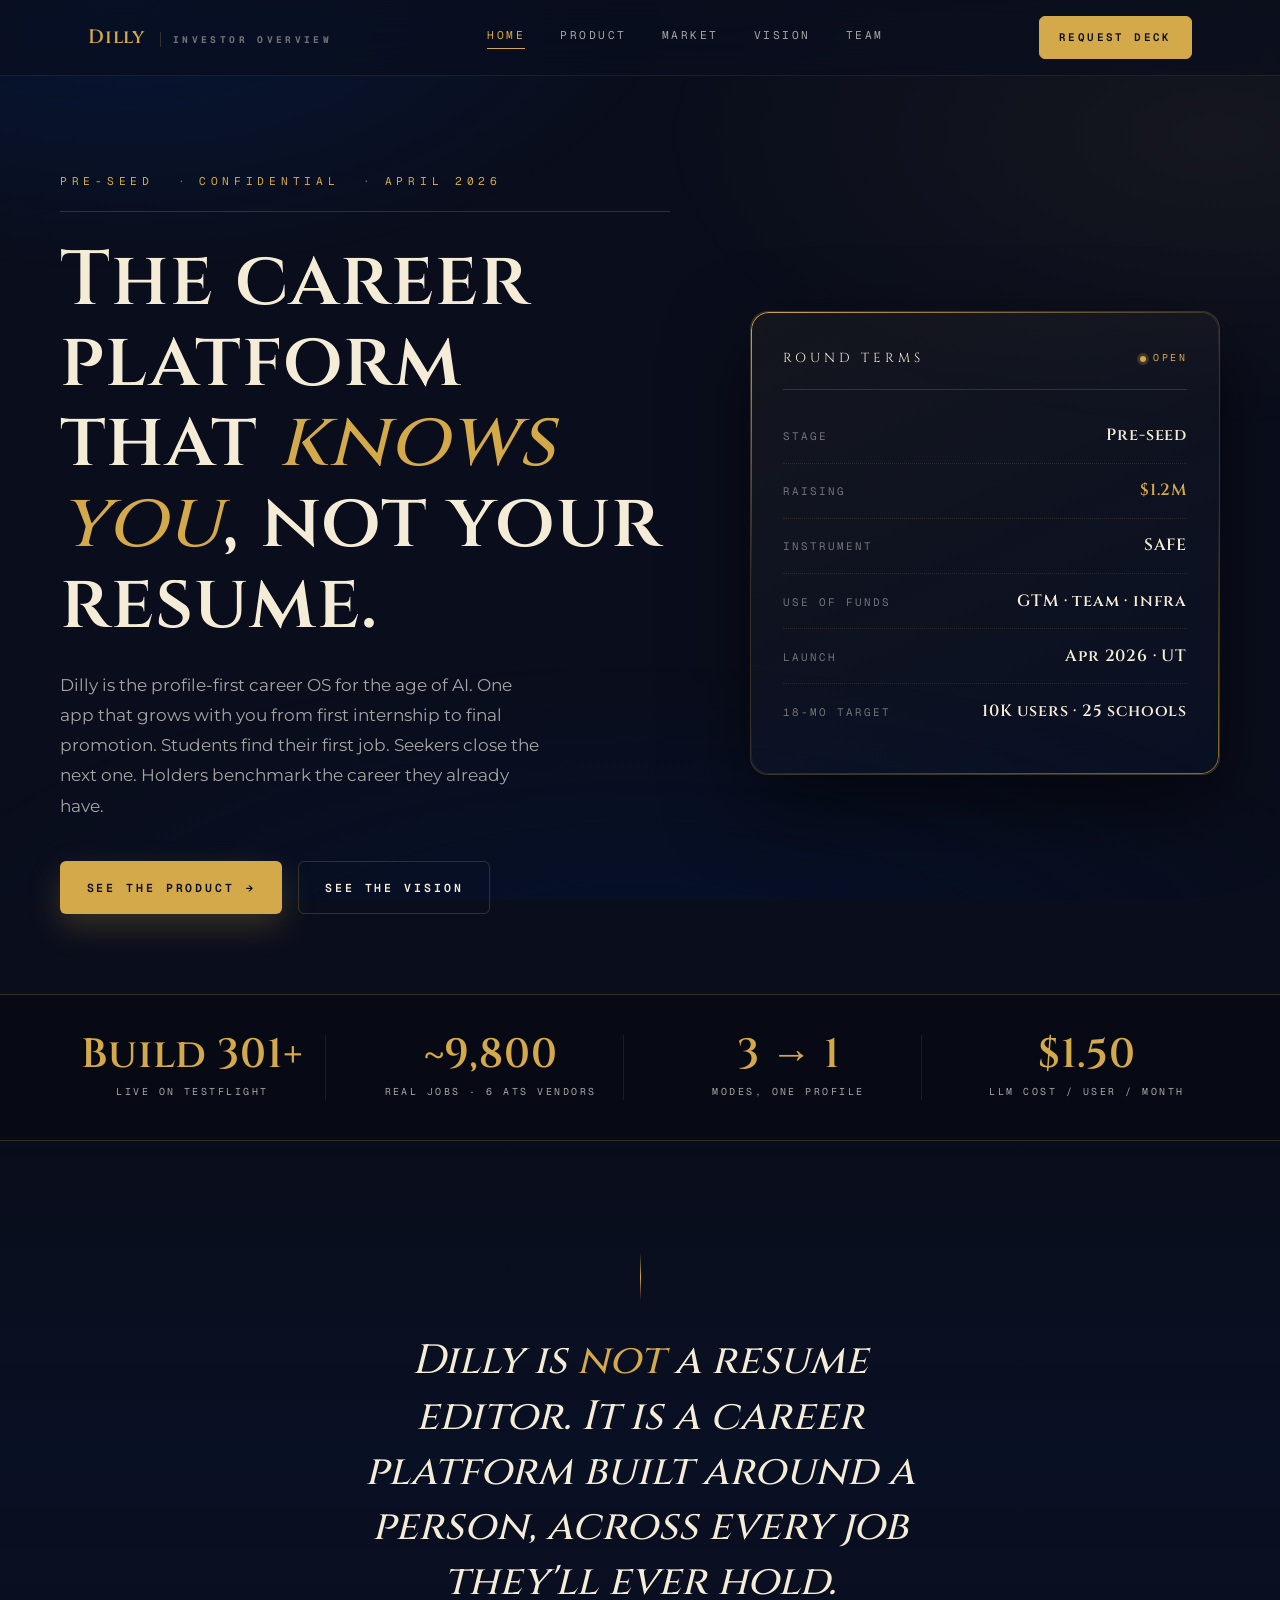
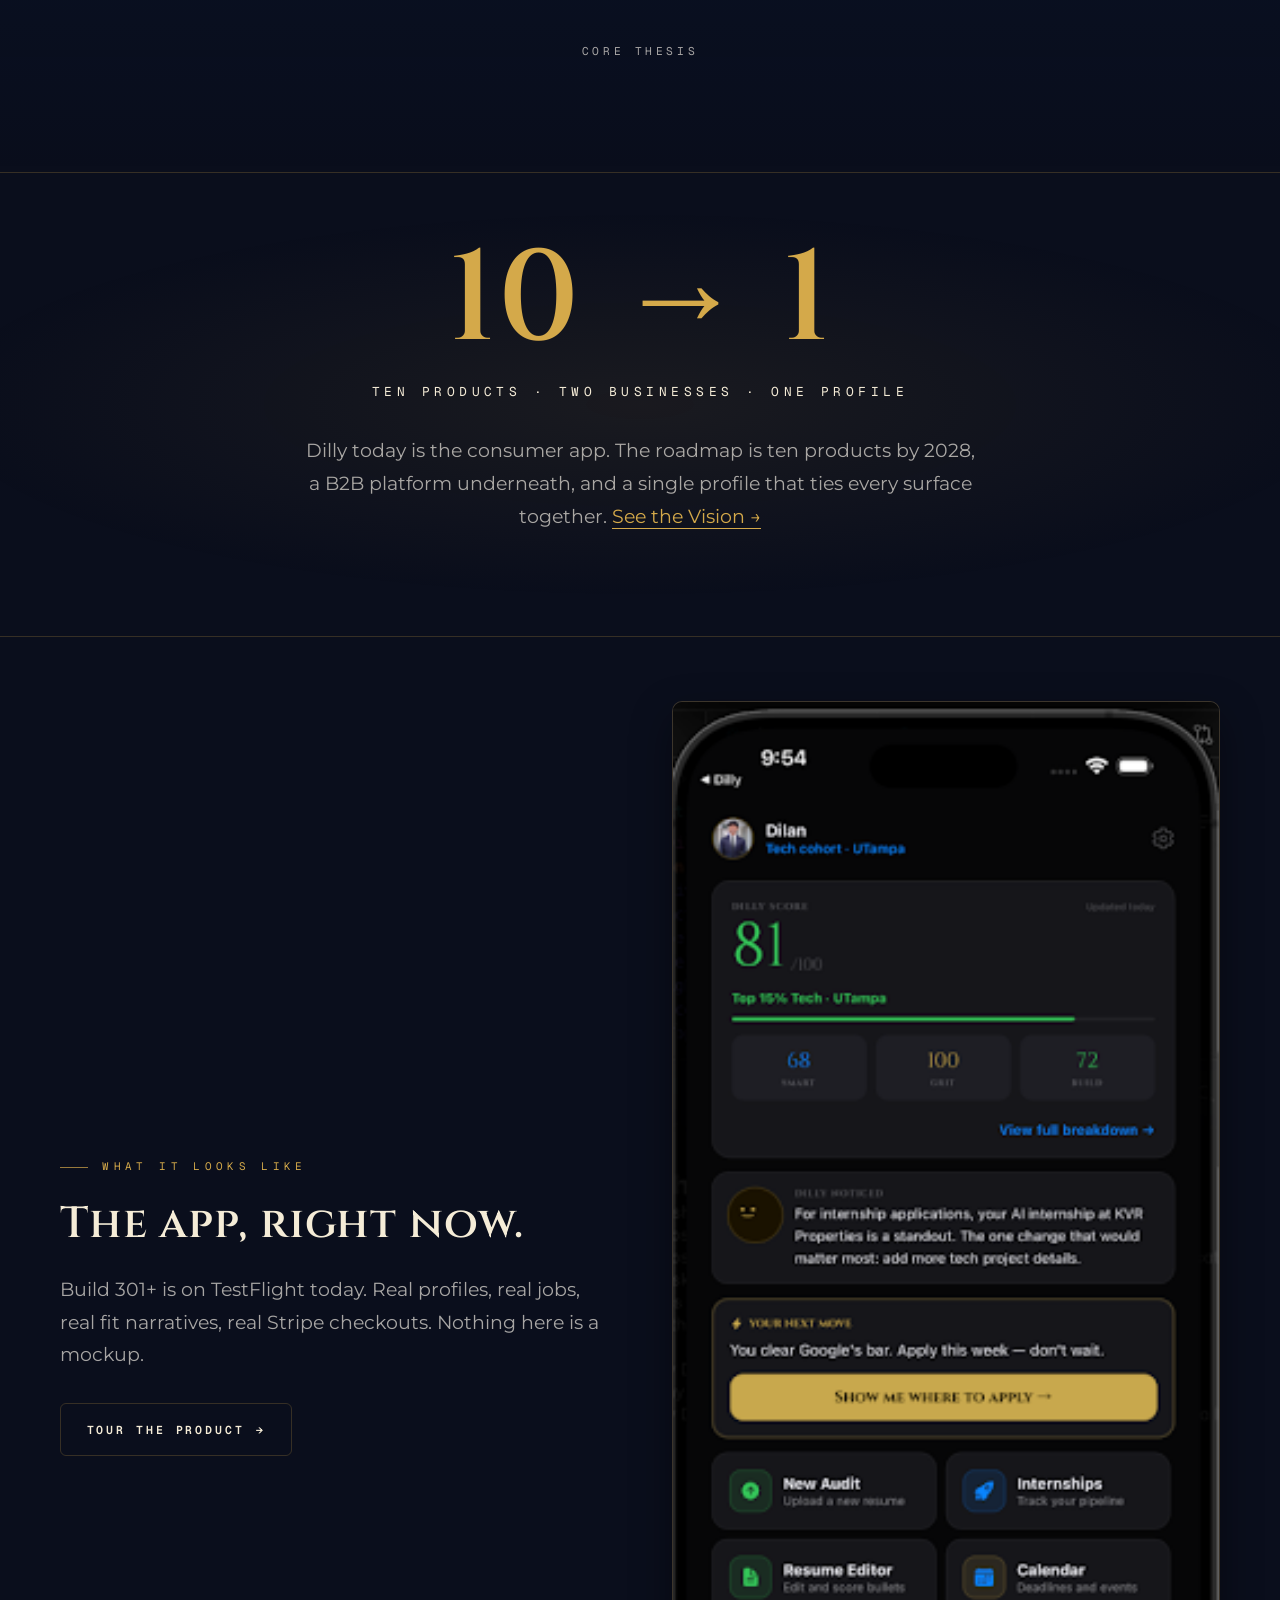
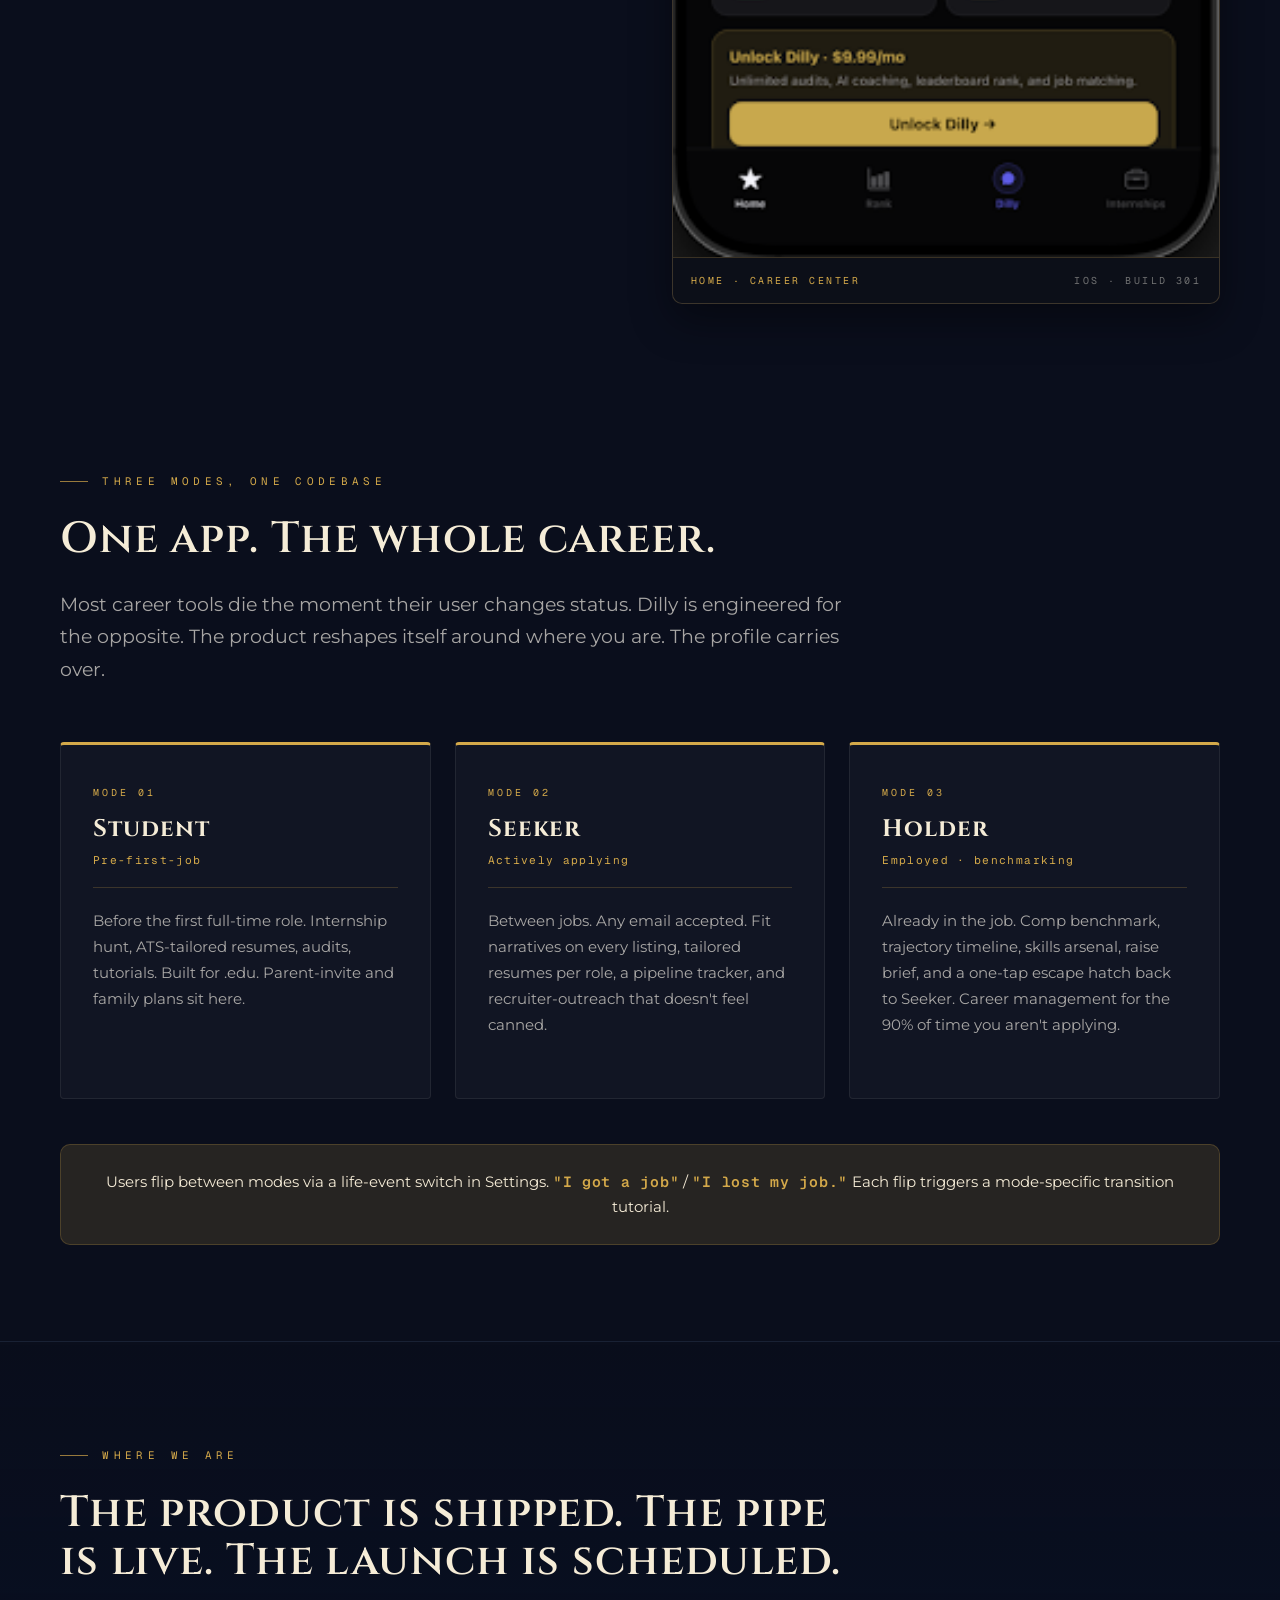
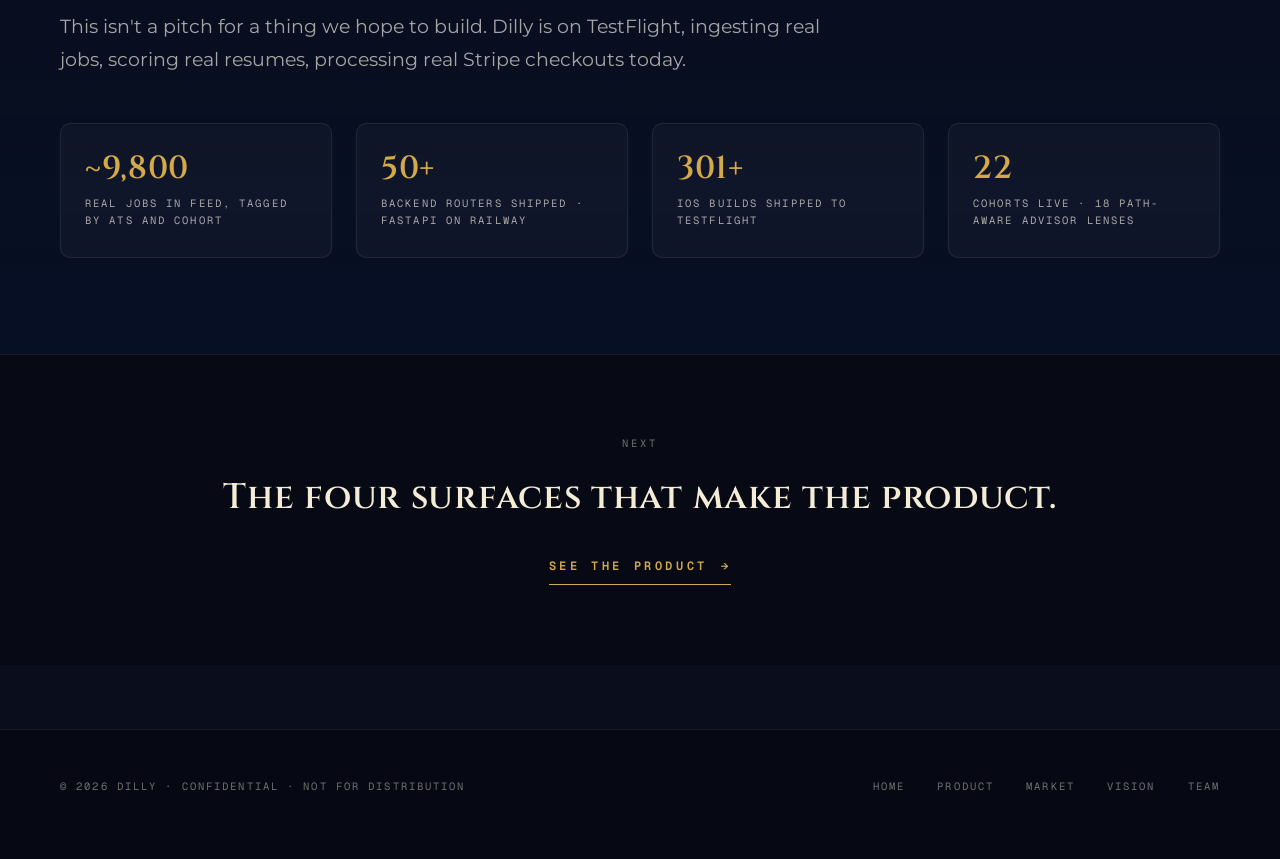
==== commit ac736621: "Expand to 10 products + build $1B trajectory + competitive matrix + roadmap Big autonomous push to m" ====
--- a/index.html
+++ b/index.html
@@ -90,6 +90,15 @@
   </div>
 </section>
 
+<!-- Big stat — the vision in one number -->
+<section class="big-stat" style="background: radial-gradient(ellipse 80% 60% at 50% 50%, rgba(212, 169, 74, 0.08), transparent 70%); border-top: 1px solid var(--rule); border-bottom: 1px solid var(--rule);">
+  <div class="wrap fade-up">
+    <div class="big-stat-num mono">10 → 1</div>
+    <div class="big-stat-label">Ten Products · Two Businesses · One Profile</div>
+    <p class="lead" style="margin: 2rem auto 2.5rem; max-width: 52ch;">Dilly today is the consumer app. The roadmap is ten products by 2028, a B2B platform underneath, and a single profile that ties every surface together. <a href="vision.html" style="color: var(--gold); border-bottom: 1px solid var(--gold);">See the Vision →</a></p>
+  </div>
+</section>
+
 <!-- Product glance: one screenshot -->
 <section class="section" style="padding-top: 4rem; padding-bottom: 4rem;">
   <div class="wrap fade-up" style="display: grid; grid-template-columns: 1fr 1fr; gap: 4rem; align-items: center;">
--- a/styles.css
+++ b/styles.css
@@ -1142,9 +1142,347 @@
 }
 .expansion-branches span { padding: 0.5rem 0.9rem; border: 1px solid var(--rule); border-radius: 4px; }
 
+/* ─── Roadmap timeline (vertical ladder) ─── */
+.roadmap {
+  position: relative;
+  padding: 3rem 0 2rem 0;
+  margin-top: 3rem;
+}
+.roadmap::before {
+  content: "";
+  position: absolute;
+  left: 7rem;
+  top: 0; bottom: 0;
+  width: 2px;
+  background: linear-gradient(to bottom, transparent 0%, var(--gold) 10%, var(--gold) 90%, transparent 100%);
+}
+.roadmap-stop {
+  position: relative;
+  padding-left: 10rem;
+  padding-bottom: 3.5rem;
+  display: flex; flex-direction: column; gap: 0.8rem;
+}
+.roadmap-stop::before {
+  content: "";
+  position: absolute;
+  left: calc(7rem - 7px);
+  top: 0.4rem;
+  width: 16px; height: 16px;
+  background: var(--gold);
+  border-radius: 50%;
+  box-shadow: 0 0 0 4px var(--ink), 0 0 0 6px var(--gold-deep);
+  z-index: 1;
+}
+.roadmap-stop.live::before { background: var(--gold); box-shadow: 0 0 0 4px var(--ink), 0 0 0 6px var(--gold), 0 0 20px var(--gold); }
+.roadmap-stop.shipping::before { background: var(--gold-hi); box-shadow: 0 0 0 4px var(--ink), 0 0 0 6px var(--gold-hi); animation: pulse 2s ease-in-out infinite; }
+.roadmap-stop.future::before { background: var(--ink); border: 2px solid var(--gold-deep); box-shadow: 0 0 0 4px var(--ink); }
+.roadmap-stop.horizon::before { background: var(--ink); border: 2px dashed var(--gold-deep); box-shadow: 0 0 0 4px var(--ink); }
+
+@keyframes pulse {
+  0%, 100% { transform: scale(1); opacity: 1; }
+  50%      { transform: scale(1.3); opacity: 0.7; }
+}
+
+.roadmap-date {
+  position: absolute;
+  left: 0; top: 0;
+  width: 6rem;
+  font-family: "Geist Mono", monospace;
+  font-size: 0.72rem; letter-spacing: 0.22em; text-transform: uppercase;
+  color: var(--gold);
+  padding-top: 0.3rem;
+  text-align: right;
+  padding-right: 1rem;
+}
+.roadmap-title {
+  font-family: "Cinzel", serif; font-weight: 600;
+  font-size: 1.2rem; letter-spacing: 0.04em;
+  color: var(--cream);
+}
+.roadmap-products {
+  display: flex; gap: 0.6rem; flex-wrap: wrap;
+  margin-top: 0.3rem;
+}
+.roadmap-product {
+  font-family: "Geist Mono", monospace;
+  font-size: 0.7rem; letter-spacing: 0.06em;
+  color: var(--text);
+  padding: 0.45rem 0.9rem;
+  border: 1px solid var(--rule);
+  border-radius: 4px;
+  background: var(--surface);
+}
+.roadmap-product.primary {
+  background: var(--gold);
+  color: var(--ink);
+  border-color: var(--gold);
+  font-weight: 600;
+}
+.roadmap-product.b2b {
+  border-color: var(--gold);
+  color: var(--gold);
+  background: var(--gold-soft);
+}
+.roadmap-note {
+  font-size: 0.88rem; color: var(--text-muted);
+  line-height: 1.6;
+  font-style: italic;
+  max-width: 50ch;
+}
+.roadmap-year-divider {
+  position: relative;
+  padding-left: 10rem;
+  margin: 1.5rem 0 2rem;
+  font-family: "Cinzel", serif; font-weight: 600;
+  font-size: 1rem; letter-spacing: 0.25em;
+  color: var(--gold);
+  text-transform: uppercase;
+  display: flex; align-items: center; gap: 1.2rem;
+}
+.roadmap-year-divider::after {
+  content: ""; flex: 1;
+  height: 1px;
+  background: var(--rule);
+}
+@media (max-width: 720px) {
+  .roadmap::before { left: 1.5rem; }
+  .roadmap-stop, .roadmap-year-divider { padding-left: 4rem; }
+  .roadmap-stop::before { left: calc(1.5rem - 7px); }
+  .roadmap-date { position: static; width: auto; text-align: left; padding: 0 0 0.4rem 0; }
+}
+
+/* ─── ARR projection table (the $1B path) ─── */
+.arr-table {
+  margin-top: 3rem;
+  border: 1px solid var(--rule);
+  border-radius: var(--radius);
+  overflow: hidden;
+  background: rgba(0, 0, 0, 0.35);
+}
+.arr-head {
+  display: grid;
+  grid-template-columns: 80px 1fr 1.2fr 1fr 1.6fr;
+  padding: 1rem 1.5rem;
+  background: rgba(212, 169, 74, 0.08);
+  border-bottom: 1px solid var(--gold);
+  font-family: "Geist Mono", monospace;
+  font-size: 0.64rem; letter-spacing: 0.24em; text-transform: uppercase;
+  color: var(--gold);
+}
+.arr-row {
+  display: grid;
+  grid-template-columns: 80px 1fr 1.2fr 1fr 1.6fr;
+  padding: 1.1rem 1.5rem;
+  border-bottom: 1px solid var(--border);
+  align-items: center;
+  transition: background 0.25s;
+}
+.arr-row:hover { background: rgba(255, 255, 255, 0.02); }
+.arr-row:last-child { border-bottom: none; background: linear-gradient(90deg, rgba(212, 169, 74, 0.08), transparent); }
+.arr-row-year {
+  font-family: "Cinzel", serif; font-weight: 600;
+  font-size: 1.05rem; color: var(--gold);
+  letter-spacing: 0.04em;
+}
+.arr-row-cell {
+  font-family: "Geist Mono", monospace;
+  font-size: 0.85rem;
+  color: var(--text);
+  letter-spacing: 0.02em;
+}
+.arr-row-cell.arr {
+  font-family: "Cinzel", serif; font-weight: 600;
+  font-size: 1.1rem;
+  color: var(--cream);
+  letter-spacing: 0.04em;
+}
+.arr-row:last-child .arr-row-cell.arr { color: var(--gold); font-size: 1.25rem; }
+.arr-row-note {
+  font-size: 0.82rem; color: var(--text-muted);
+  line-height: 1.5;
+}
+@media (max-width: 820px) {
+  .arr-head { display: none; }
+  .arr-row {
+    grid-template-columns: 1fr;
+    gap: 0.5rem;
+    padding: 1.5rem 1.2rem;
+  }
+  .arr-row-cell::before {
+    content: attr(data-label);
+    font-family: "Geist Mono", monospace;
+    font-size: 0.58rem;
+    letter-spacing: 0.22em;
+    text-transform: uppercase;
+    color: var(--gold);
+    display: block;
+    margin-bottom: 0.2rem;
+  }
+}
+
+/* ─── Competitive comparison matrix ─── */
+.compare {
+  margin-top: 3rem;
+  border: 1px solid var(--rule);
+  border-radius: var(--radius);
+  overflow: hidden;
+  background: rgba(0, 0, 0, 0.35);
+}
+.compare-head {
+  display: grid;
+  grid-template-columns: 2fr repeat(5, 1fr);
+  padding: 1.3rem 1.2rem;
+  background: rgba(212, 169, 74, 0.1);
+  border-bottom: 1px solid var(--gold);
+  align-items: center;
+}
+.compare-head-cell {
+  font-family: "Geist Mono", monospace;
+  font-size: 0.62rem; letter-spacing: 0.22em; text-transform: uppercase;
+  color: var(--text-muted);
+  text-align: center;
+}
+.compare-head-cell:first-child { text-align: left; color: var(--gold); }
+.compare-head-cell.dilly {
+  color: var(--gold);
+  font-weight: 700;
+  font-size: 0.74rem;
+}
+.compare-row {
+  display: grid;
+  grid-template-columns: 2fr repeat(5, 1fr);
+  padding: 1rem 1.2rem;
+  border-bottom: 1px solid var(--border);
+  align-items: center;
+  transition: background 0.25s;
+}
+.compare-row:hover { background: rgba(255, 255, 255, 0.02); }
+.compare-row:last-child { border-bottom: none; }
+.compare-label {
+  font-size: 0.88rem;
+  color: var(--text);
+  line-height: 1.4;
+}
+.compare-cell {
+  text-align: center;
+  font-family: "Geist Mono", monospace;
+  font-size: 0.9rem;
+  letter-spacing: 0.04em;
+}
+.compare-cell.yes { color: var(--gold); font-size: 1.1rem; font-weight: 700; }
+.compare-cell.no { color: var(--text-dim); font-size: 0.9rem; }
+.compare-cell.partial { color: var(--cream); font-weight: 500; }
+.compare-cell.dilly { color: var(--gold); font-size: 1.2rem; font-weight: 700; background: rgba(212, 169, 74, 0.05); }
+@media (max-width: 820px) {
+  .compare-head, .compare-row { grid-template-columns: 1fr 1fr; gap: 0.5rem; }
+  .compare-head-cell:nth-child(n+3):not(.dilly) { display: none; }
+  .compare-row .compare-cell:not(.dilly) { display: none; }
+}
+
+/* ─── Category creation (triptych) ─── */
+.shift-triptych {
+  display: grid; grid-template-columns: repeat(3, 1fr); gap: 1.5rem;
+  margin-top: 3rem;
+}
+.shift-col {
+  padding: 2rem 1.8rem;
+  border: 1px solid var(--border);
+  border-radius: var(--radius);
+  background: var(--surface);
+  position: relative;
+}
+.shift-col.gold-col {
+  border: 1px solid var(--gold);
+  background: linear-gradient(180deg, rgba(212, 169, 74, 0.08) 0%, var(--surface) 60%);
+  box-shadow: 0 20px 60px rgba(212, 169, 74, 0.1);
+}
+.shift-col-era {
+  font-family: "Geist Mono", monospace;
+  font-size: 0.62rem; letter-spacing: 0.3em; text-transform: uppercase;
+  color: var(--gold);
+  padding-bottom: 0.8rem;
+  border-bottom: 1px solid var(--rule);
+  margin-bottom: 1.2rem;
+}
+.shift-col h4 {
+  font-family: "Cinzel", serif; font-weight: 600;
+  font-size: 1.1rem; letter-spacing: 0.04em;
+  color: var(--cream);
+  margin-bottom: 0.9rem;
+  line-height: 1.3;
+}
+.shift-col p {
+  font-size: 0.92rem; color: var(--text-muted);
+  line-height: 1.7;
+}
+.shift-col.gold-col h4 { color: var(--gold); }
+@media (max-width: 900px) { .shift-triptych { grid-template-columns: 1fr; } }
+
+/* ─── Big stat (counter) ─── */
+.big-stat {
+  text-align: center;
+  padding: 4rem 1.75rem;
+}
+.big-stat-num {
+  font-family: "Cinzel", serif; font-weight: 600;
+  font-size: clamp(4rem, 12vw, 8rem);
+  color: var(--gold);
+  letter-spacing: 0.02em;
+  line-height: 1;
+  margin-bottom: 1rem;
+}
+.big-stat-label {
+  font-family: "Geist Mono", monospace;
+  font-size: 0.8rem; letter-spacing: 0.35em; text-transform: uppercase;
+  color: var(--cream);
+}
+
+/* ─── Ten years out panel ─── */
+.horizon-panel {
+  margin-top: 4rem;
+  padding: 3.5rem 3rem;
+  border: 1px solid var(--rule);
+  background:
+    radial-gradient(ellipse 60% 80% at 50% 0%, rgba(212, 169, 74, 0.08), transparent 70%),
+    var(--ink-2);
+  border-radius: var(--radius);
+  text-align: center;
+}
+.horizon-panel .eyebrow { justify-content: center; display: inline-flex; }
+.horizon-panel h3 {
+  font-family: "Cinzel", serif; font-weight: 600;
+  font-size: clamp(1.6rem, 3vw, 2.2rem);
+  color: var(--cream);
+  letter-spacing: 0.02em;
+  margin: 0.8rem 0 1.5rem;
+  line-height: 1.25;
+}
+.horizon-panel h3 em { color: var(--gold); font-style: italic; font-family: "Playfair Display", "Cinzel", serif; }
+.horizon-lines {
+  display: grid; grid-template-columns: repeat(3, 1fr); gap: 1.5rem;
+  margin-top: 2.5rem; text-align: left;
+}
+.horizon-line {
+  padding: 1.4rem 1.3rem;
+  border-left: 2px solid var(--gold);
+  background: var(--surface);
+  border-radius: 0 var(--radius-sm) var(--radius-sm) 0;
+}
+.horizon-line-num {
+  font-family: "Cinzel", serif; font-weight: 600;
+  font-size: 1.4rem; color: var(--gold);
+  margin-bottom: 0.4rem;
+}
+.horizon-line-body {
+  font-size: 0.88rem; color: var(--text-muted);
+  line-height: 1.6;
+}
+@media (max-width: 900px) { .horizon-lines { grid-template-columns: 1fr; } .horizon-panel { padding: 2rem 1.5rem; } }
+
 /* ─── Fade-in ─── */
 .fade-up { opacity: 0; transform: translateY(18px); transition: opacity 0.8s ease, transform 0.8s ease; }
 .fade-up.in { opacity: 1; transform: translateY(0); }
 @media (prefers-reduced-motion: reduce) {
   .fade-up { opacity: 1; transform: none; transition: none; }
-}
+  .roadmap-stop.shipping::before { animation: none; }
+}
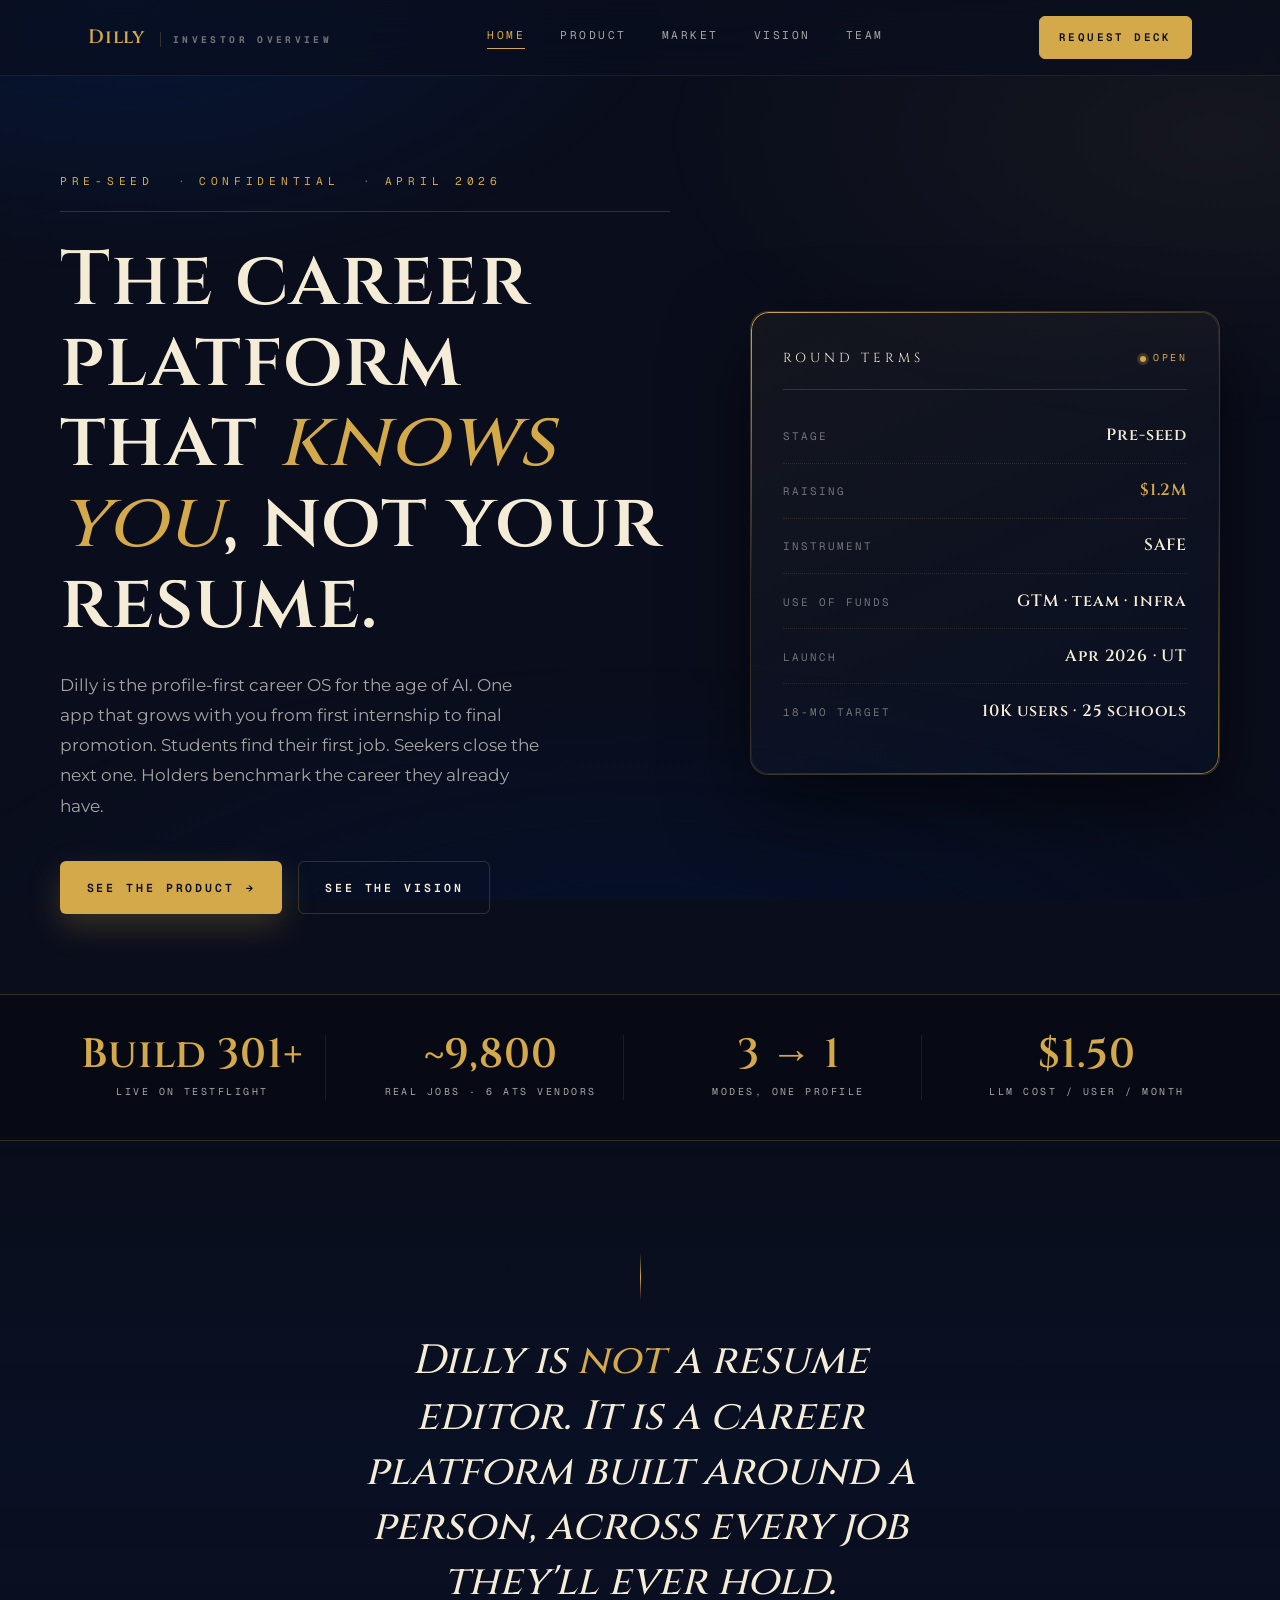
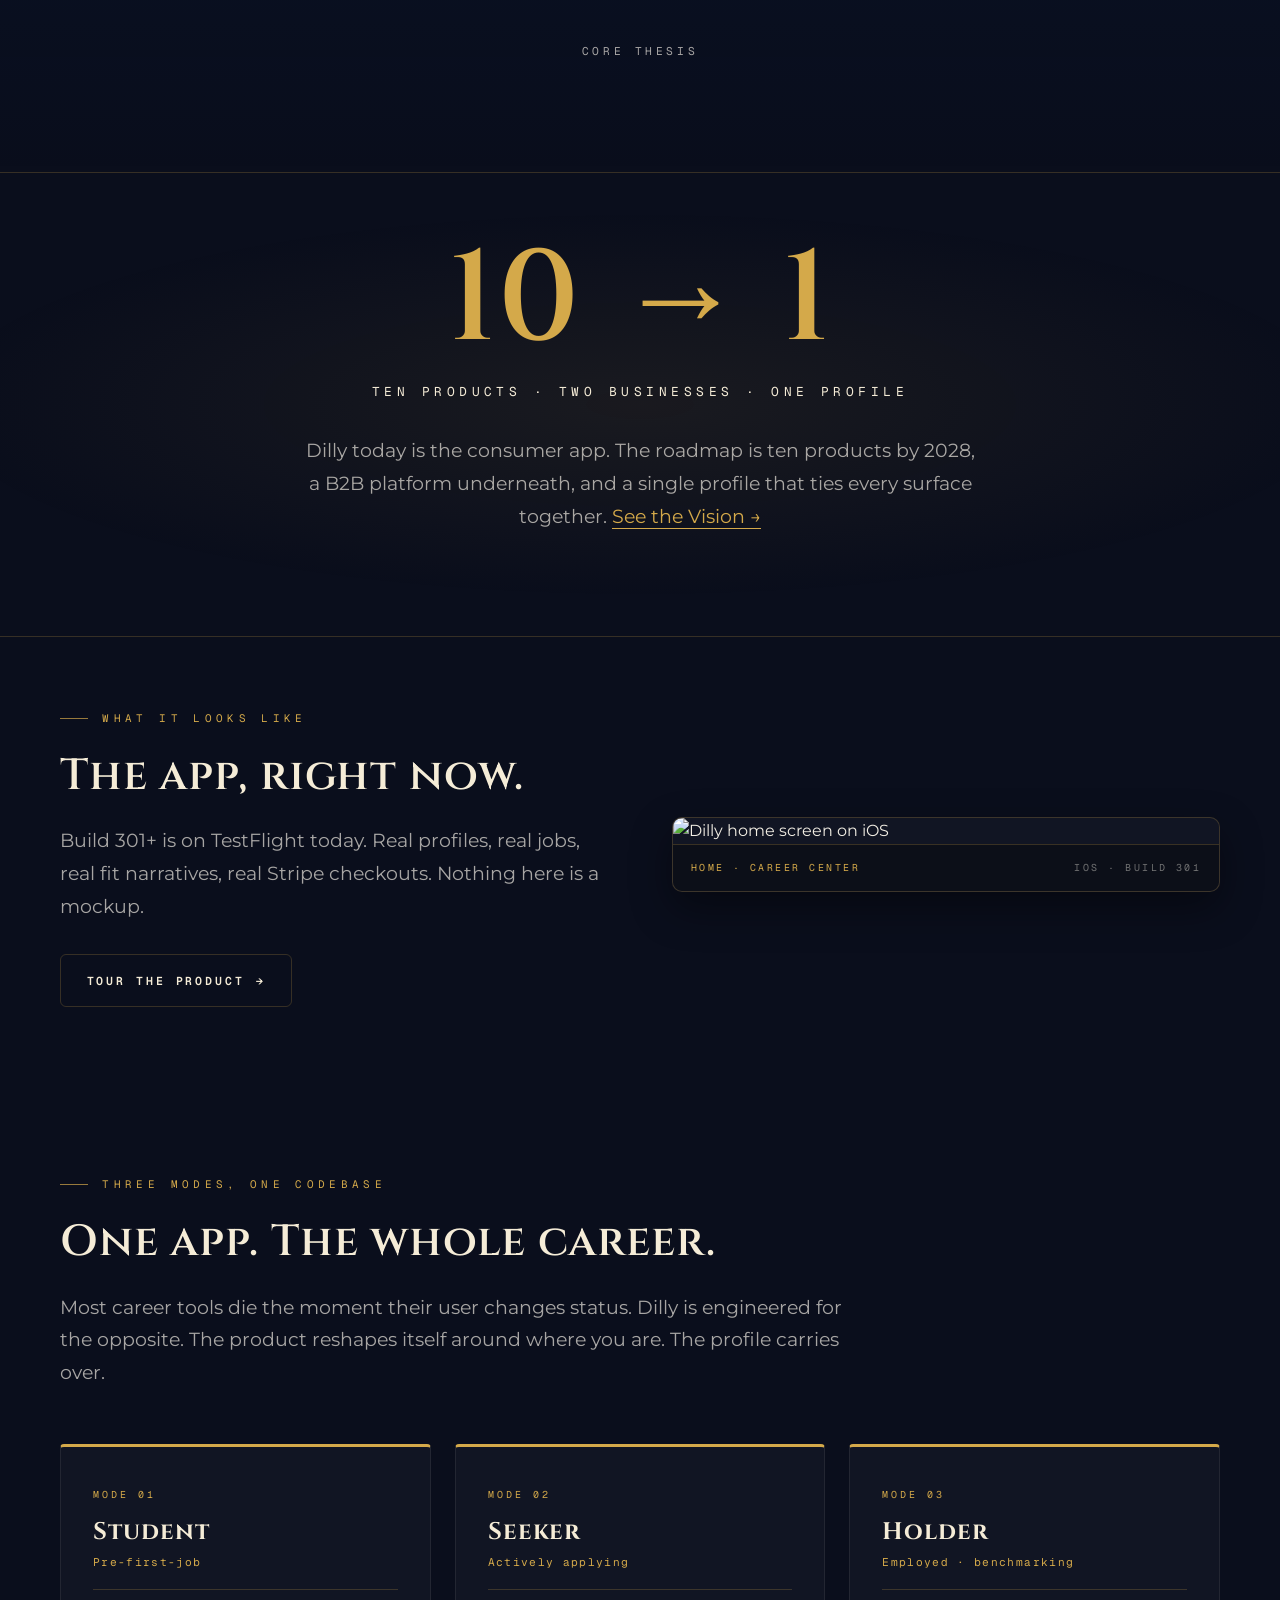
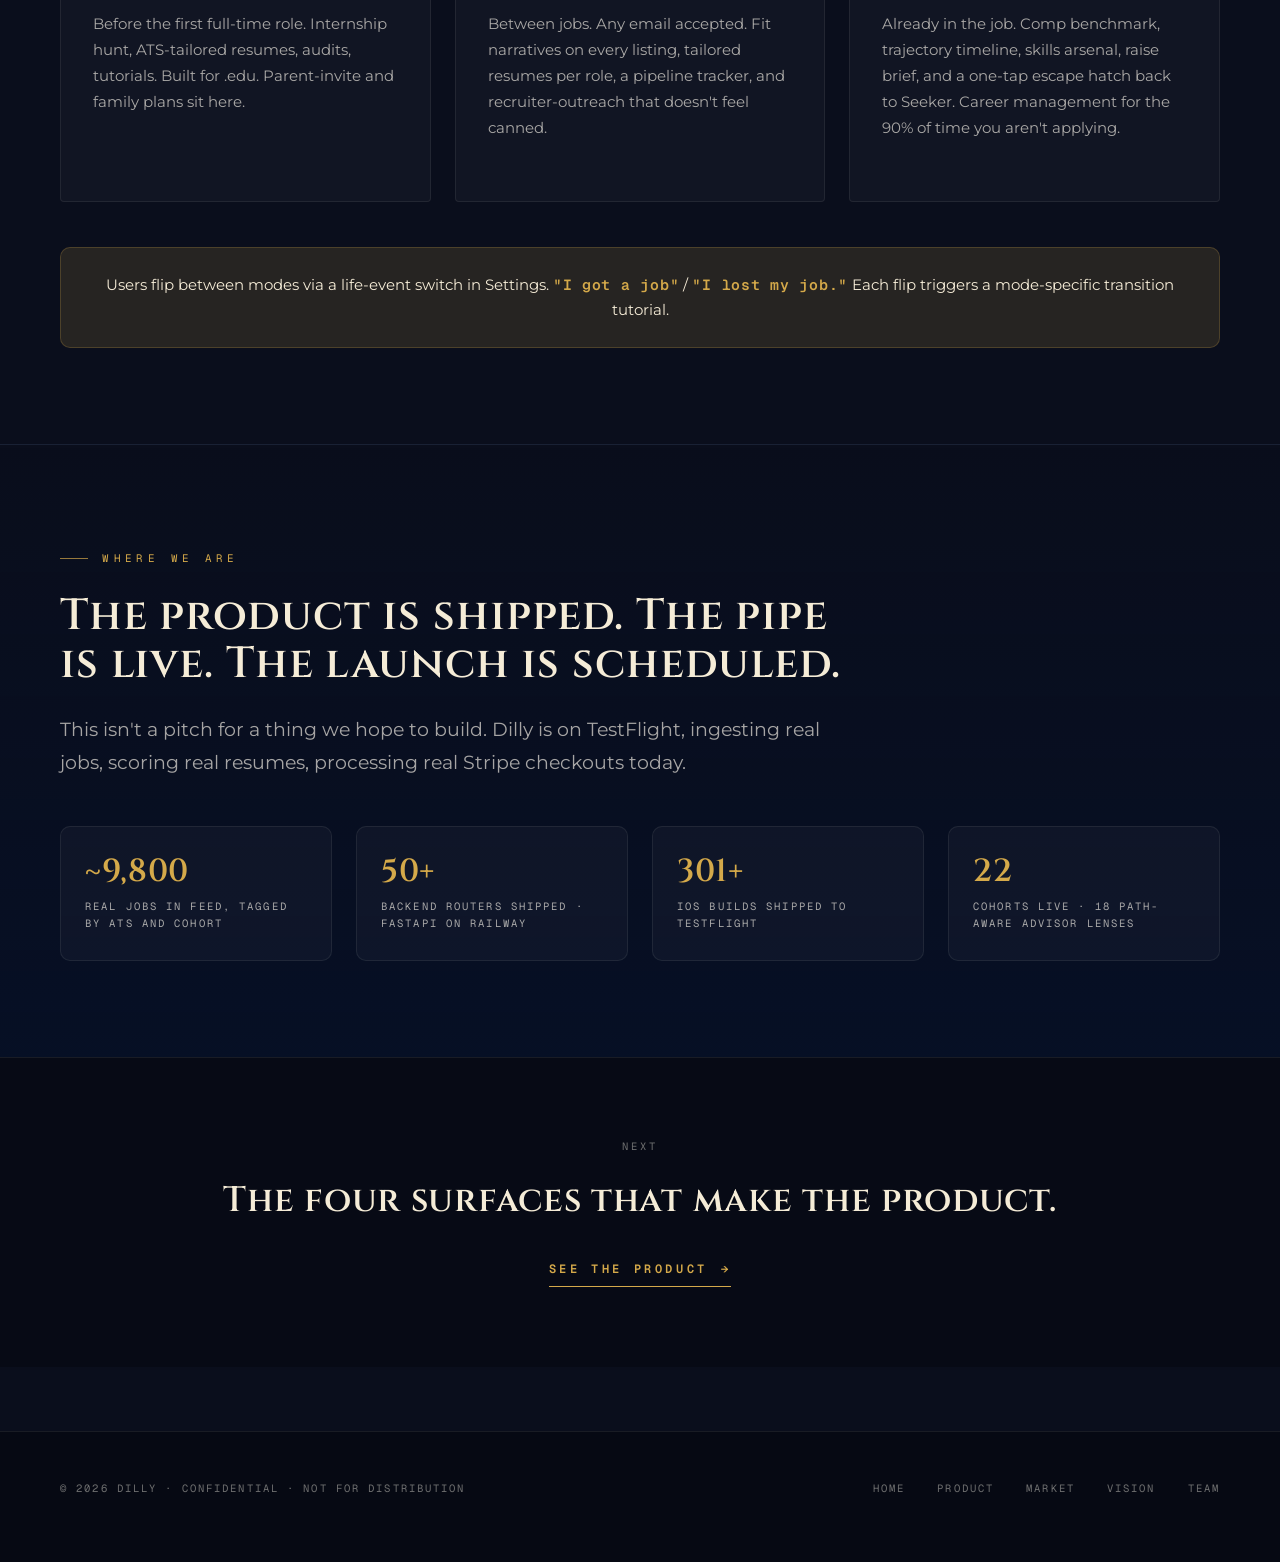
==== commit 6dd40fbc: "Update app screenshots and rename Think → Chapter - product.html: replaced all 8 gallery screenshots" ====
--- a/index.html
+++ b/index.html
@@ -111,7 +111,7 @@
       </div>
     </div>
     <div class="shot">
-      <img src="dillyhome.png" alt="Dilly home screen on iOS">
+      <img src="app-home.png" alt="Dilly home screen on iOS">
       <div class="shot-caption"><span>Home · Career Center</span><span class="shot-n">iOS · Build 301</span></div>
     </div>
   </div>
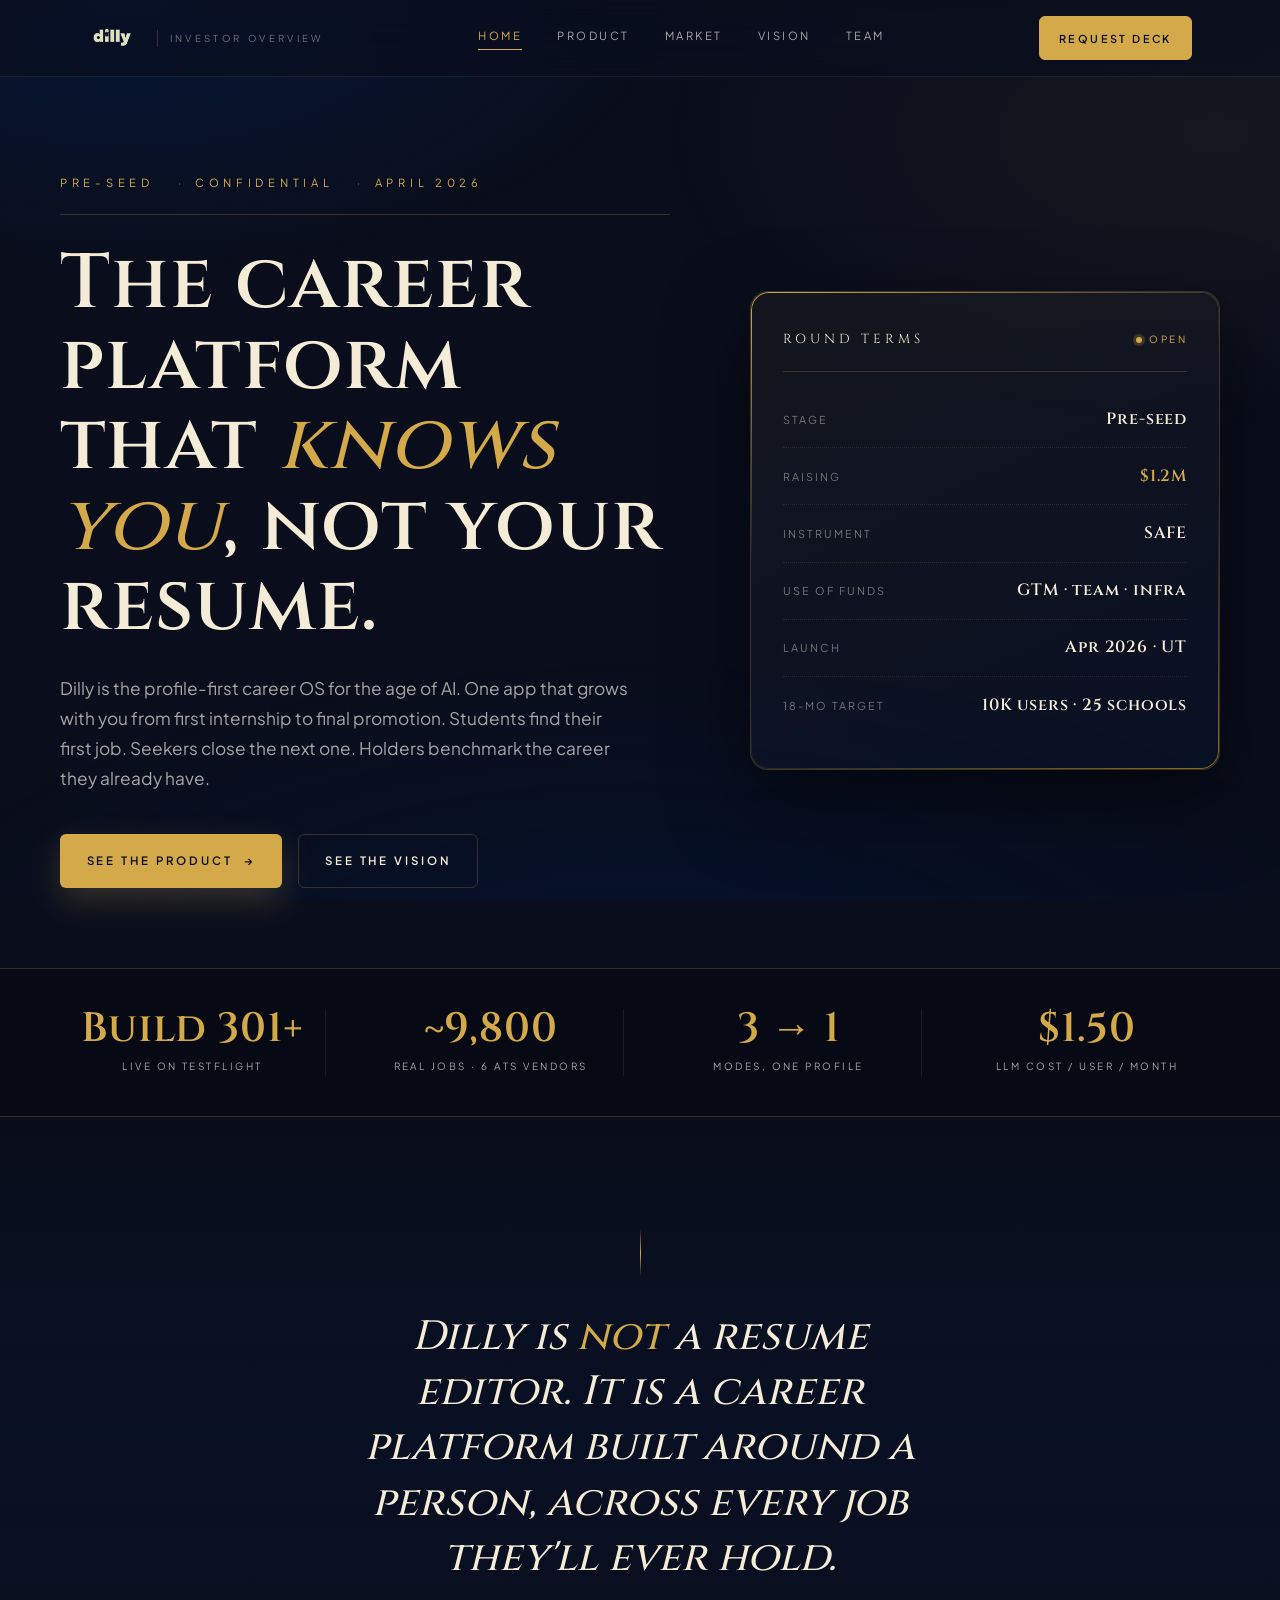
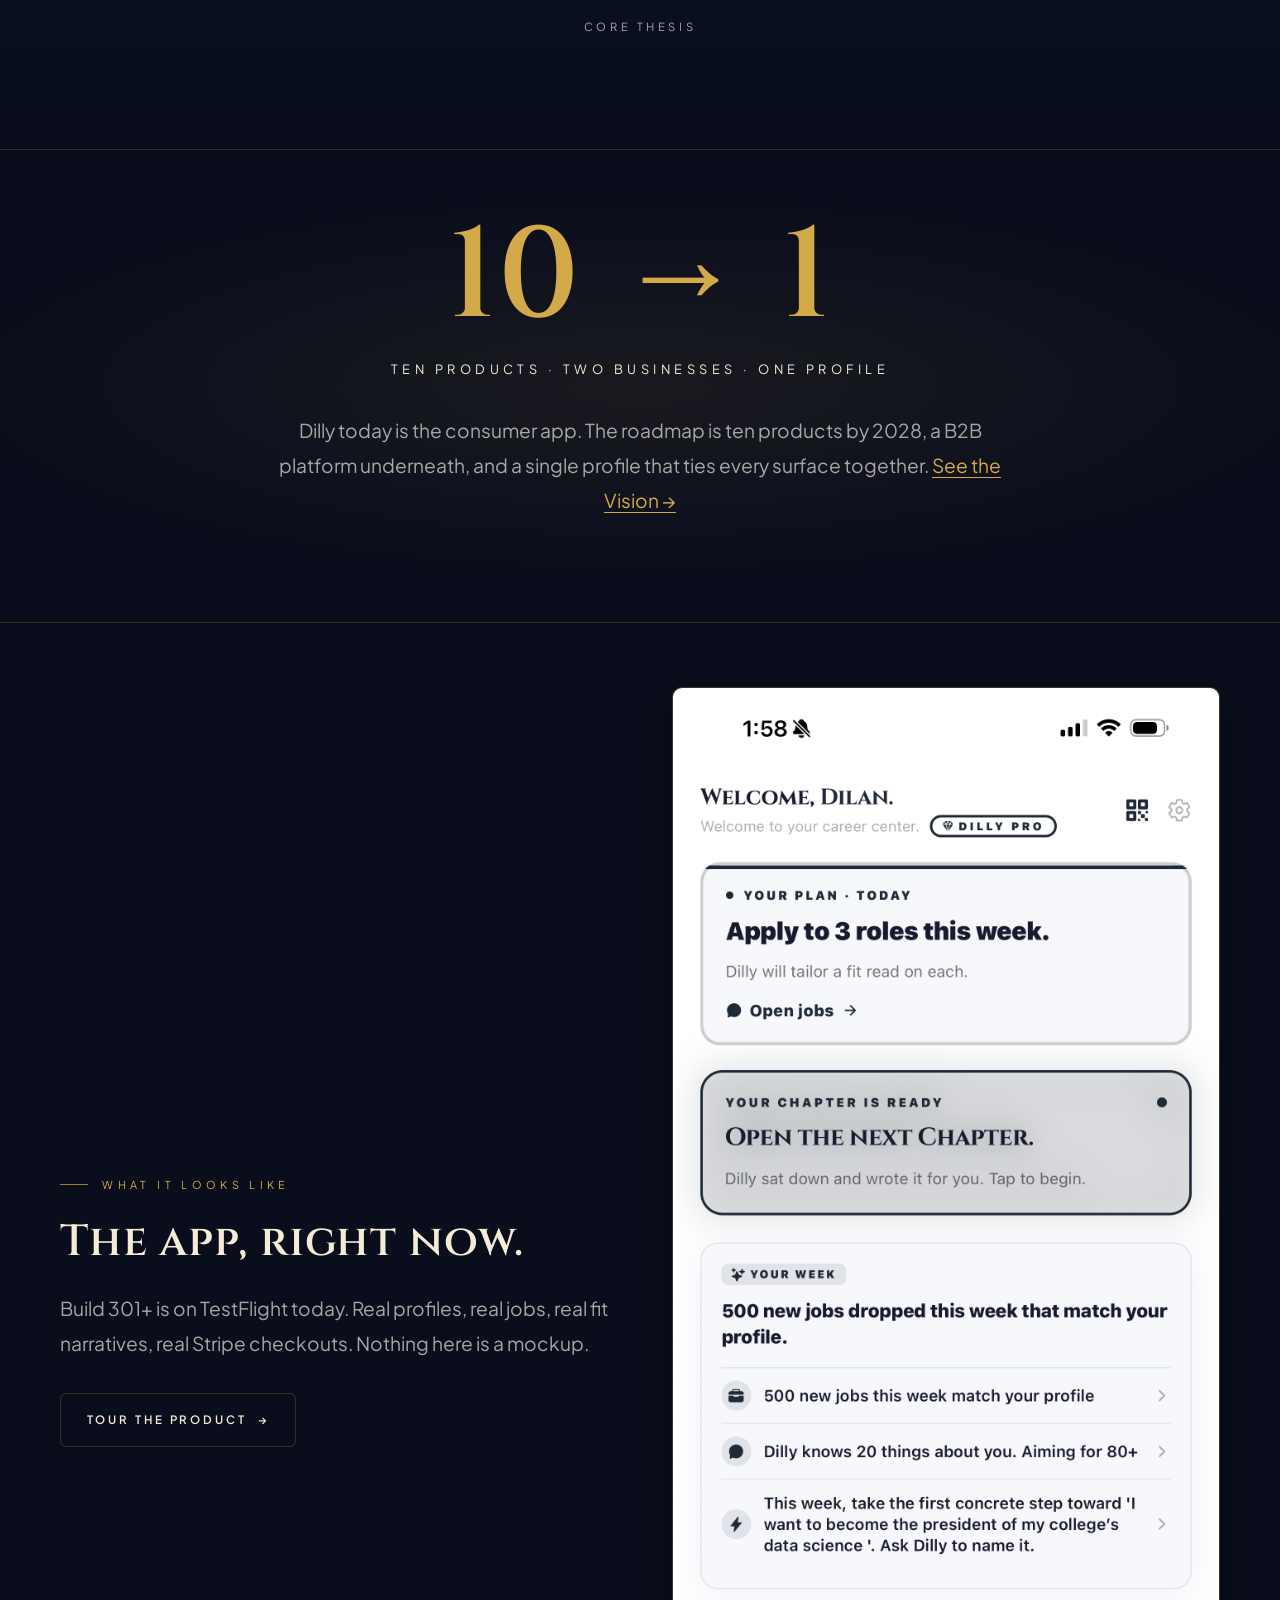
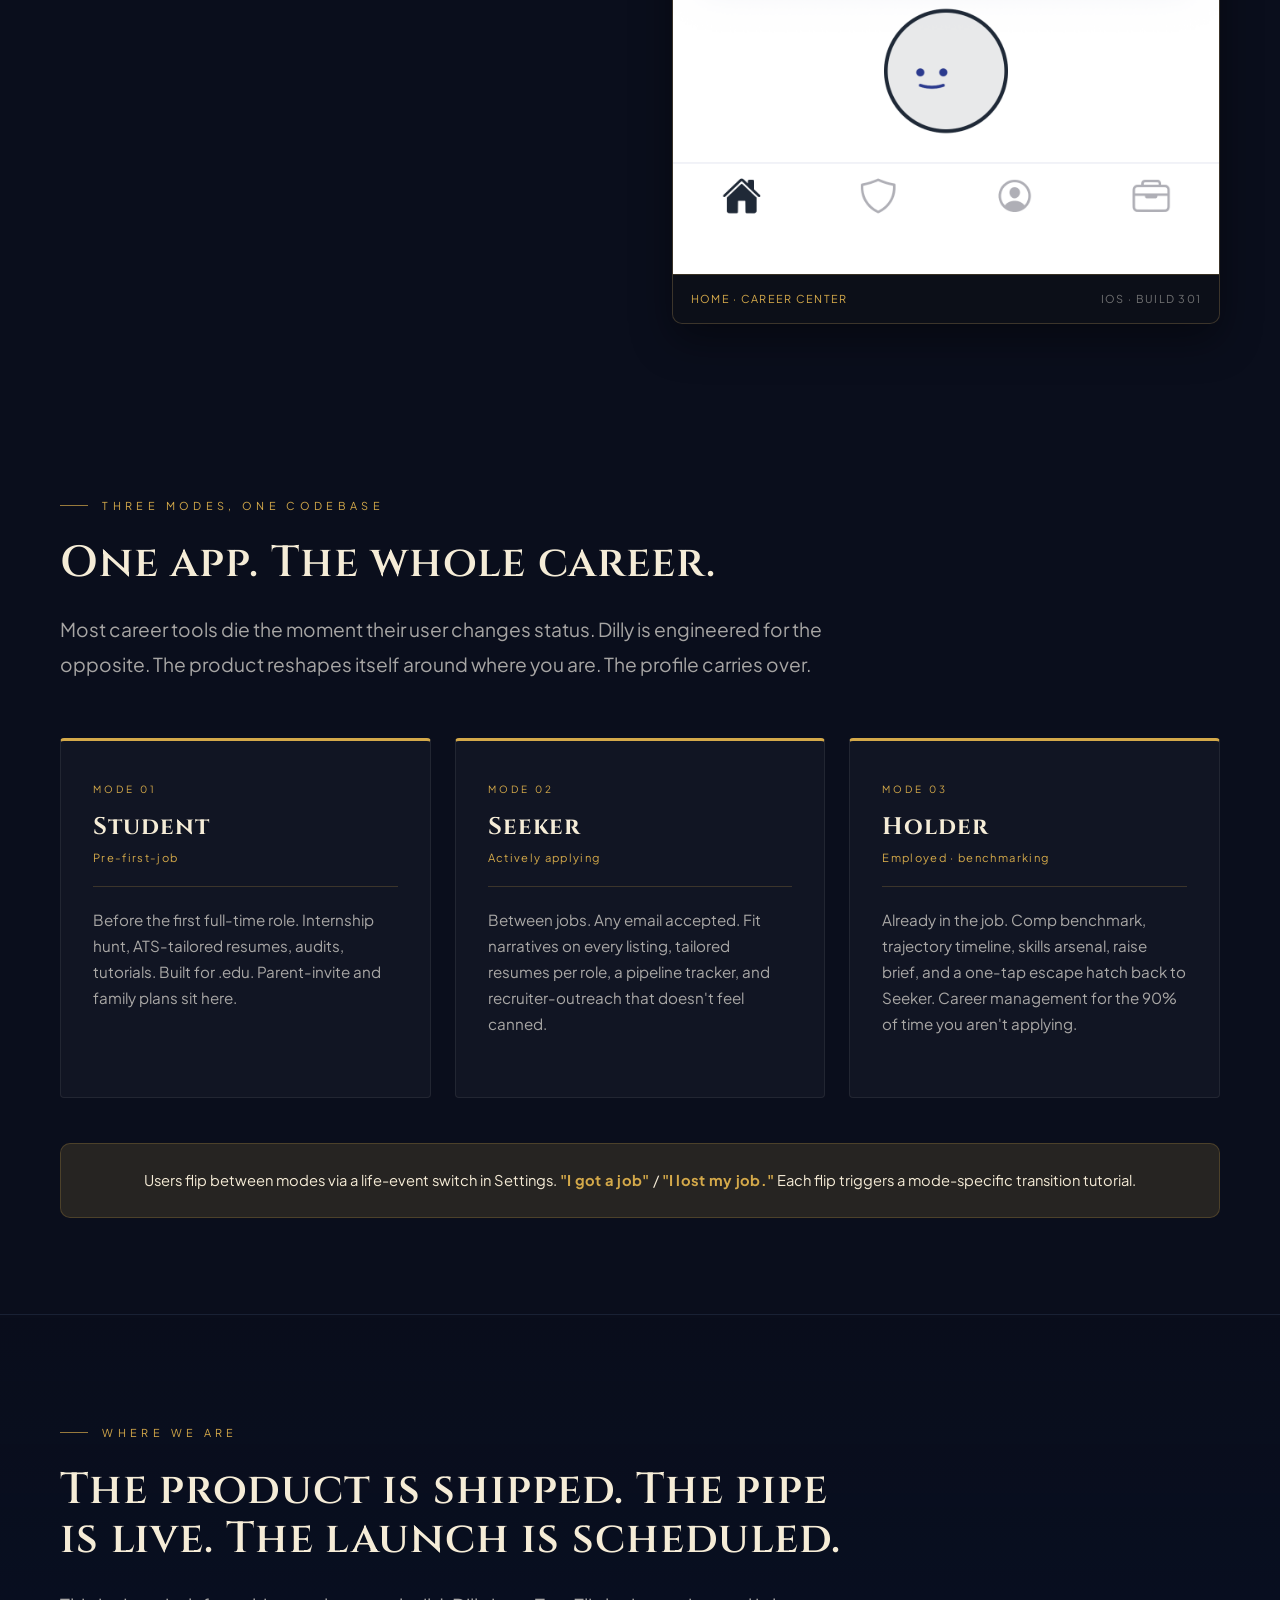
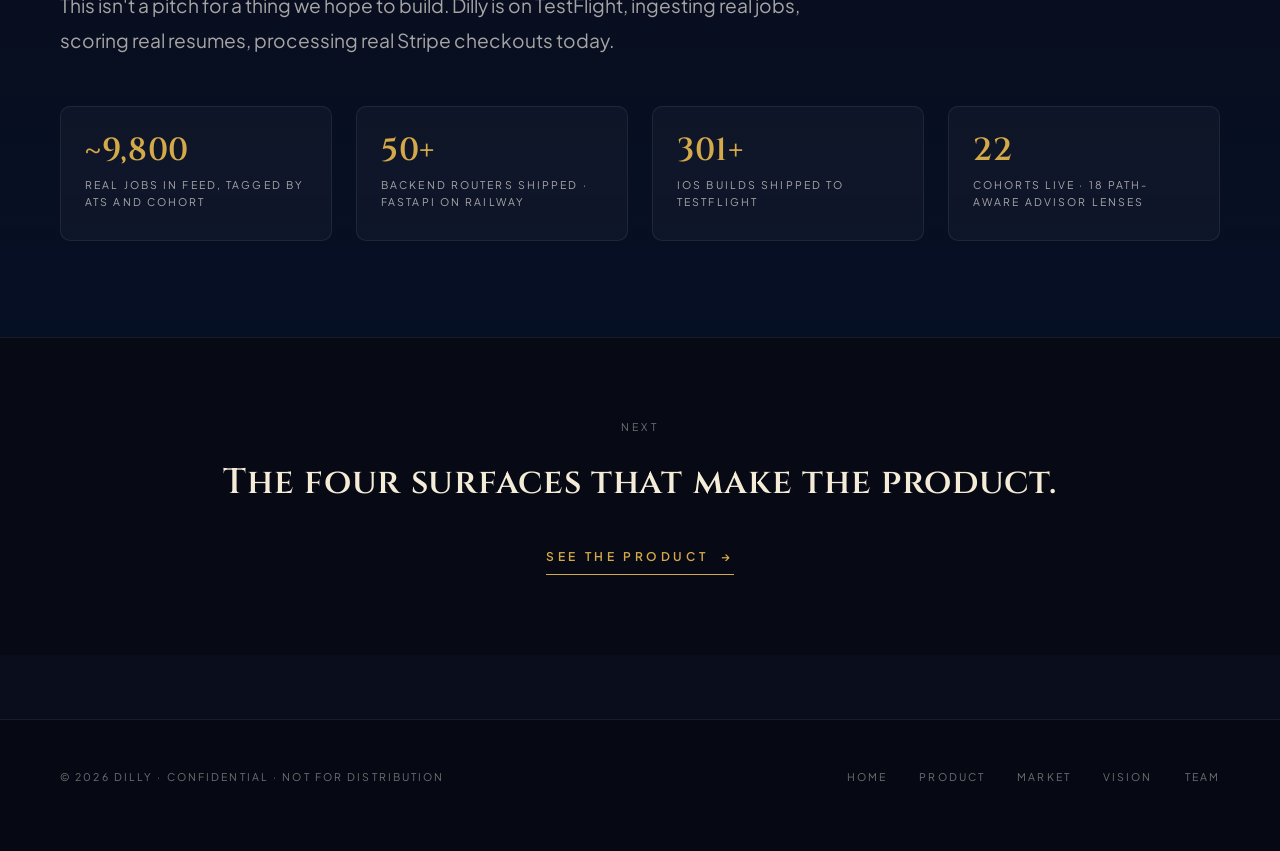
==== commit 22a39b1e: "Add gold Dilly logo to nav across all pages Co-Authored-By: Claude Sonnet 4.6 <noreply@anthropic.com" ====
--- a/index.html
+++ b/index.html
@@ -14,7 +14,7 @@
 <nav class="nav" aria-label="Primary">
   <div class="nav-inner">
     <a href="index.html" class="nav-brand">
-      <span class="brand-mark serif">Dilly</span>
+      <img src="dilly-logo.png" alt="Dilly" class="nav-logo">
       <span class="brand-tag">Investor Overview</span>
     </a>
     <div class="nav-links">
--- a/styles.css
+++ b/styles.css
@@ -4,7 +4,7 @@
    Palette: navy + gold, gold-forward editorial
 ───────────────────────────────────────────────── */
 
-@import url("https://fonts.googleapis.com/css2?family=Cinzel:wght@500;600;700&family=Montserrat:wght@300;400;500;600;700&family=Geist+Mono:wght@400;500;700&display=swap");
+@import url("https://fonts.googleapis.com/css2?family=Cinzel:wght@500;600;700&family=Plus+Jakarta+Sans:ital,wght@0,300;0,400;0,500;0,600;0,700;1,400&display=swap");
 
 :root {
   --ink:        #0a0e1c;
@@ -34,9 +34,10 @@
 *, *::before, *::after { box-sizing: border-box; margin: 0; padding: 0; }
 html { scroll-behavior: smooth; }
 body {
-  font-family: "Montserrat", system-ui, -apple-system, sans-serif;
+  font-family: "Plus Jakarta Sans", system-ui, -apple-system, sans-serif;
   font-weight: 400;
-  line-height: 1.65;
+  font-size: 1.0625rem;
+  line-height: 1.78;
   color: var(--text);
   background: var(--ink);
   -webkit-font-smoothing: antialiased;
@@ -46,7 +47,7 @@
 a { color: inherit; text-decoration: none; }
 img { max-width: 100%; height: auto; display: block; }
 
-.mono { font-family: "Geist Mono", "SF Mono", Menlo, monospace; font-feature-settings: "tnum" 1; letter-spacing: -0.01em; }
+.mono { font-family: "Plus Jakarta Sans", system-ui, sans-serif; font-feature-settings: "tnum" 1; font-variant-numeric: tabular-nums; font-weight: 600; letter-spacing: -0.01em; }
 .serif { font-family: "Cinzel", "Playfair Display", Georgia, serif; font-weight: 600; letter-spacing: 0.04em; }
 .gold { color: var(--gold); }
 
@@ -76,13 +77,16 @@
   gap: 2rem;
 }
 .nav-brand {
-  display: flex; align-items: baseline; gap: 0.6rem;
-  font-family: "Cinzel", serif; font-weight: 700;
-  font-size: 1.1rem; letter-spacing: 0.18em;
+  display: flex; align-items: center; gap: 0.75rem;
+  white-space: nowrap;
+}
+.nav-logo {
+  height: 28px; width: auto; display: block;
+  filter: brightness(0) invert(1) sepia(1) saturate(2.5) hue-rotate(5deg) brightness(0.88);
 }
 .nav-brand .brand-mark { color: var(--gold); font-size: 1.2rem; }
 .nav-brand .brand-tag {
-  font-family: "Geist Mono", monospace;
+  
   font-size: 0.6rem;
   letter-spacing: 0.35em;
   color: var(--text-dim);
@@ -93,7 +97,7 @@
 }
 .nav-links {
   display: flex; gap: 2.2rem;
-  font-family: "Geist Mono", monospace;
+  
   font-size: 0.7rem;
   letter-spacing: 0.22em;
   text-transform: uppercase;
@@ -110,7 +114,7 @@
   border-bottom-color: var(--gold);
 }
 .nav-cta {
-  font-family: "Geist Mono", monospace;
+  
   font-size: 0.68rem;
   letter-spacing: 0.22em;
   text-transform: uppercase;
@@ -135,7 +139,7 @@
 .wrap { max-width: var(--max); margin: 0 auto; }
 
 .eyebrow {
-  font-family: "Geist Mono", monospace;
+  
   font-size: 0.68rem;
   letter-spacing: 0.4em;
   text-transform: uppercase;
@@ -158,9 +162,10 @@
 .h3 { font-size: 1.15rem; letter-spacing: 0.08em; }
 
 .lead {
-  font-size: clamp(1.05rem, 1.5vw, 1.2rem);
+  font-size: clamp(1.08rem, 1.5vw, 1.22rem);
   color: var(--text-muted);
-  max-width: 62ch; line-height: 1.7;
+  max-width: 62ch; line-height: 1.82;
+  font-weight: 400;
 }
 .rule-gold { width: 64px; height: 2px; background: var(--gold); margin: 1.5rem 0; }
 
@@ -189,7 +194,7 @@
 
 /* ─── Buttons ─── */
 .btn {
-  font-family: "Geist Mono", monospace;
+  
   font-size: 0.72rem; letter-spacing: 0.25em; text-transform: uppercase;
   font-weight: 600;
   padding: 1rem 1.6rem; border-radius: 6px;
@@ -233,7 +238,7 @@
   margin-bottom: 0.5rem;
 }
 .strip-label {
-  font-family: "Geist Mono", monospace;
+  
   font-size: 0.62rem; letter-spacing: 0.25em; text-transform: uppercase;
   color: var(--text-muted);
 }
@@ -260,7 +265,7 @@
 }
 .pos-quote em { color: var(--gold); font-style: italic; }
 .pos-attr {
-  font-family: "Geist Mono", monospace;
+  
   font-size: 0.7rem; letter-spacing: 0.32em; text-transform: uppercase;
   color: var(--text-muted);
 }
@@ -284,7 +289,7 @@
 }
 .mode:hover { background: var(--surface-2); transform: translateY(-4px); box-shadow: var(--shadow-md); }
 .mode-tag {
-  font-family: "Geist Mono", monospace;
+  
   font-size: 0.62rem; letter-spacing: 0.3em; text-transform: uppercase;
   color: var(--gold); margin-bottom: 0.9rem;
 }
@@ -295,7 +300,7 @@
   margin-bottom: 0.4rem; line-height: 1.2;
 }
 .mode-sub {
-  font-family: "Geist Mono", monospace;
+  
   font-size: 0.7rem; color: var(--gold);
   letter-spacing: 0.12em;
   margin-bottom: 1.3rem;
@@ -309,7 +314,7 @@
 }
 .mode-list { list-style: none; display: flex; flex-direction: column; gap: 0.5rem; }
 .mode-list li {
-  font-family: "Geist Mono", monospace;
+  
   font-size: 0.75rem; color: var(--text); line-height: 1.5;
   padding-left: 1.1rem; position: relative;
   letter-spacing: 0.02em;
@@ -329,7 +334,7 @@
   text-align: center;
   line-height: 1.7;
 }
-.mode-switch-note strong { color: var(--gold); font-family: "Geist Mono", monospace; font-weight: 600; letter-spacing: 0.05em; }
+.mode-switch-note strong { color: var(--gold); font-weight: 700; letter-spacing: 0.02em; }
 @media (max-width: 900px) { .modes-grid { grid-template-columns: 1fr; } }
 
 /* ─── Product surfaces ─── */
@@ -344,7 +349,7 @@
 }
 .surface:hover { background: var(--surface-2); }
 .surface-num {
-  font-family: "Geist Mono", monospace;
+  
   font-size: 0.68rem; letter-spacing: 0.3em;
   color: var(--gold);
   margin-bottom: 1rem;
@@ -360,7 +365,7 @@
   margin-bottom: 1.2rem;
 }
 .surface-tag {
-  font-family: "Geist Mono", monospace;
+  
   font-size: 0.62rem; letter-spacing: 0.22em; text-transform: uppercase;
   color: var(--gold);
   display: inline-block;
@@ -407,7 +412,7 @@
 }
 .loop:hover { border-color: var(--rule); }
 .loop-tag {
-  font-family: "Geist Mono", monospace;
+  
   font-size: 0.62rem; letter-spacing: 0.2em; text-transform: uppercase;
   color: var(--ink);
   background: var(--gold);
@@ -438,7 +443,7 @@
 }
 .stack-item { background: var(--ink); padding: 1.8rem 1.6rem; }
 .stack-label {
-  font-family: "Geist Mono", monospace;
+  
   font-size: 0.62rem; letter-spacing: 0.28em; text-transform: uppercase;
   color: var(--gold); margin-bottom: 0.7rem;
 }
@@ -449,7 +454,7 @@
   font-weight: 600;
 }
 .stack-desc {
-  font-family: "Geist Mono", monospace;
+  
   font-size: 0.74rem; color: var(--text-muted); line-height: 1.6;
   letter-spacing: 0.02em;
 }
@@ -495,7 +500,7 @@
 }
 .tier-badge {
   position: absolute; top: -10px; right: 1.5rem;
-  font-family: "Geist Mono", monospace;
+  
   font-size: 0.6rem; letter-spacing: 0.3em; text-transform: uppercase;
   background: var(--gold); color: var(--ink);
   padding: 0.4rem 0.7rem; border-radius: 3px;
@@ -513,14 +518,14 @@
   letter-spacing: 0.02em; line-height: 1;
 }
 .tier-price small {
-  font-family: "Geist Mono", monospace;
+  
   font-size: 0.7rem; color: var(--text-muted);
   font-weight: 400;
   margin-left: 0.4rem;
   letter-spacing: 0.08em;
 }
 .tier-model {
-  font-family: "Geist Mono", monospace;
+  
   font-size: 0.64rem; letter-spacing: 0.22em; text-transform: uppercase;
   color: var(--gold);
   padding-top: 0.8rem;
@@ -539,7 +544,7 @@
 }
 .tier-foot {
   margin-top: 2.5rem;
-  font-family: "Geist Mono", monospace;
+  
   font-size: 0.72rem; color: var(--text-dim);
   letter-spacing: 0.04em; line-height: 1.7;
 }
@@ -566,7 +571,7 @@
 }
 .math-row:last-child { border-bottom: none; background: rgba(212, 169, 74, 0.05); }
 .math-label {
-  font-family: "Geist Mono", monospace;
+  
   font-size: 0.7rem; letter-spacing: 0.18em; text-transform: uppercase;
   color: var(--text-muted);
 }
@@ -577,7 +582,7 @@
 }
 .math-row:last-child .math-val { color: var(--gold); font-size: 1.5rem; }
 .math-note {
-  font-family: "Geist Mono", monospace;
+  
   font-size: 0.7rem; color: var(--text-dim);
   margin-top: 1.25rem;
   letter-spacing: 0.05em; line-height: 1.8;
@@ -603,7 +608,7 @@
   margin-bottom: 0.6rem;
 }
 .tract-sub {
-  font-family: "Geist Mono", monospace;
+  
   font-size: 0.66rem; letter-spacing: 0.2em; text-transform: uppercase;
   color: var(--text-muted); line-height: 1.6;
 }
@@ -648,7 +653,7 @@
   background: rgba(0, 0, 0, 0.25);
 }
 .next-cta-label {
-  font-family: "Geist Mono", monospace;
+  
   font-size: 0.66rem; letter-spacing: 0.3em; text-transform: uppercase;
   color: var(--text-dim); margin-bottom: 1rem;
 }
@@ -660,7 +665,7 @@
 }
 .next-cta a {
   display: inline-flex; align-items: center; gap: 0.8rem;
-  font-family: "Geist Mono", monospace;
+  
   font-size: 0.75rem; letter-spacing: 0.3em; text-transform: uppercase;
   color: var(--gold); font-weight: 600;
   padding: 0.4rem 0;
@@ -686,7 +691,7 @@
   margin-bottom: 0.5rem;
 }
 .ask-kind {
-  font-family: "Geist Mono", monospace;
+  
   font-size: 0.76rem; letter-spacing: 0.32em; text-transform: uppercase;
   color: var(--cream); margin-bottom: 2.5rem;
 }
@@ -696,7 +701,7 @@
   margin-top: 2rem;
 }
 .ask-term-label {
-  font-family: "Geist Mono", monospace;
+  
   font-size: 0.6rem; letter-spacing: 0.28em; text-transform: uppercase;
   color: var(--text-dim); margin-bottom: 0.4rem;
 }
@@ -740,7 +745,7 @@
   color: var(--cream);
 }
 .deal-card-status {
-  font-family: "Geist Mono", monospace;
+  
   font-size: 0.62rem; letter-spacing: 0.25em; text-transform: uppercase;
   color: var(--gold);
   display: inline-flex; align-items: center; gap: 0.45rem;
@@ -757,7 +762,7 @@
 }
 .deal-row:last-child { border-bottom: none; }
 .deal-row-label {
-  font-family: "Geist Mono", monospace;
+  
   font-size: 0.68rem; letter-spacing: 0.18em; text-transform: uppercase;
   color: var(--text-dim);
 }
@@ -780,7 +785,7 @@
   display: grid; grid-template-columns: 1.3fr 1fr; gap: 5rem; align-items: center;
 }
 .hero-home-kicker {
-  font-family: "Geist Mono", monospace;
+  
   font-size: 0.7rem; letter-spacing: 0.42em; text-transform: uppercase;
   color: var(--gold);
   padding-bottom: 1.3rem;
@@ -823,7 +828,7 @@
   max-width: 760px; margin: 0 auto;
 }
 .contact-item h4 {
-  font-family: "Geist Mono", monospace;
+  
   font-size: 0.66rem; letter-spacing: 0.3em; text-transform: uppercase;
   color: var(--gold); margin-bottom: 0.7rem;
 }
@@ -855,7 +860,7 @@
   color: var(--cream); margin-bottom: 0.4rem;
 }
 .founder-role {
-  font-family: "Geist Mono", monospace;
+  
   font-size: 0.72rem; letter-spacing: 0.28em; text-transform: uppercase;
   color: var(--gold);
   padding-bottom: 1.5rem;
@@ -878,7 +883,7 @@
 .foot {
   max-width: var(--max); margin: 0 auto;
   display: flex; justify-content: space-between; align-items: center;
-  font-family: "Geist Mono", monospace;
+  
   font-size: 0.66rem; letter-spacing: 0.2em; text-transform: uppercase;
   color: var(--text-dim);
   flex-wrap: wrap; gap: 1rem;
@@ -901,7 +906,7 @@
 .shot-caption {
   padding: 0.9rem 1.1rem;
   border-top: 1px solid var(--rule);
-  font-family: "Geist Mono", monospace;
+  
   font-size: 0.62rem; letter-spacing: 0.25em; text-transform: uppercase;
   color: var(--gold);
   background: rgba(0, 0, 0, 0.3);
@@ -911,7 +916,7 @@
 
 /* Surface + inline screenshot combo */
 .surface-with-shot {
-  display: grid; grid-template-columns: 1.15fr 1fr; gap: 2rem;
+  display: grid; grid-template-columns: 1fr 1fr; gap: 2.5rem;
   background: var(--surface);
   border: 1px solid var(--border);
   border-left: 3px solid var(--gold);
@@ -922,7 +927,10 @@
 }
 .surface-with-shot:hover { background: var(--surface-2); }
 .surface-with-shot .shot {
-  max-width: 320px; margin: 0 auto;
+  max-width: 220px; margin: 0 auto;
+}
+.surface-with-shot .shot img {
+  width: 100%; border-radius: var(--radius-sm);
 }
 @media (max-width: 900px) {
   .surface-with-shot { grid-template-columns: 1fr; gap: 1.5rem; }
@@ -930,18 +938,26 @@
 
 /* Screenshot gallery grid */
 .gallery-grid {
-  display: grid; grid-template-columns: repeat(4, 1fr); gap: 1.2rem;
+  display: grid; grid-template-columns: repeat(3, 1fr); gap: 1.5rem;
   margin-top: 3.5rem;
 }
-.gallery-grid .shot img { aspect-ratio: 9 / 16; object-fit: cover; }
+.gallery-grid .shot {
+  overflow: hidden; border-radius: var(--radius-sm);
+  cursor: zoom-in;
+  height: 620px;
+  background: #080c1a;
+  display: flex; flex-direction: column;
+}
+.gallery-grid .shot img { width: 100%; flex: 1; min-height: 0; object-fit: contain; object-position: top; display: block; }
+@media (max-width: 900px) { .gallery-grid .shot { height: 480px; } }
+@media (max-width: 480px) { .gallery-grid .shot { height: 70vw; } }
 .gallery-placeholder {
   border: 1.5px dashed var(--rule);
   border-radius: var(--radius-sm);
   padding: 3rem 1.5rem;
   text-align: center;
   background: rgba(0, 0, 0, 0.2);
-  font-family: "Geist Mono", monospace;
-  font-size: 0.65rem; letter-spacing: 0.25em; text-transform: uppercase;
+  font-size: 0.7rem; letter-spacing: 0.2em; text-transform: uppercase;
   color: var(--text-dim);
   aspect-ratio: 9 / 16;
   display: flex; align-items: center; justify-content: center;
@@ -950,7 +966,35 @@
 }
 .gallery-placeholder:hover { border-color: var(--gold); color: var(--gold); }
 @media (max-width: 900px) { .gallery-grid { grid-template-columns: repeat(2, 1fr); } }
-@media (max-width: 540px) { .gallery-grid { grid-template-columns: 1fr; } }
+@media (max-width: 480px) { .gallery-grid { grid-template-columns: 1fr; } }
+
+/* Lightbox */
+.lb-overlay {
+  position: fixed; inset: 0; z-index: 9000;
+  background: rgba(0, 0, 0, 0.92);
+  display: flex; align-items: center; justify-content: center;
+  opacity: 0; pointer-events: none;
+  transition: opacity 0.25s ease;
+  padding: 2rem;
+  cursor: zoom-out;
+}
+.lb-overlay.active { opacity: 1; pointer-events: all; }
+.lb-overlay img {
+  max-width: min(420px, 90vw);
+  max-height: 90vh;
+  border-radius: var(--radius-sm);
+  box-shadow: 0 40px 120px rgba(0,0,0,0.7);
+  object-fit: contain;
+  display: block;
+}
+.lb-close {
+  position: fixed; top: 1.5rem; right: 1.75rem;
+  font-size: 1.5rem; color: var(--text-muted);
+  cursor: pointer; z-index: 9001;
+  line-height: 1; transition: color 0.2s;
+  background: none; border: none;
+}
+.lb-close:hover { color: var(--gold); }
 
 /* ─── Founder (headshot + bio) ─── */
 .founder-grid {
@@ -991,7 +1035,7 @@
   color: var(--cream); margin-bottom: 0.4rem;
 }
 .founder-role {
-  font-family: "Geist Mono", monospace;
+  
   font-size: 0.72rem; letter-spacing: 0.28em; text-transform: uppercase;
   color: var(--gold);
   padding-bottom: 1.5rem;
@@ -1011,7 +1055,7 @@
 
 /* ─── Vision (growth ideas) ─── */
 .vision-cat {
-  font-family: "Geist Mono", monospace;
+  
   font-size: 0.66rem; letter-spacing: 0.32em; text-transform: uppercase;
   color: var(--gold);
   padding: 0.5rem 0;
@@ -1052,12 +1096,12 @@
   margin-bottom: 0.4rem;
 }
 .vision-tag {
-  font-family: "Geist Mono", monospace;
+  
   font-size: 0.6rem; letter-spacing: 0.28em; text-transform: uppercase;
   color: var(--gold);
 }
 .vision-status {
-  font-family: "Geist Mono", monospace;
+  
   font-size: 0.56rem; letter-spacing: 0.22em; text-transform: uppercase;
   color: var(--text-dim);
   padding: 0.3rem 0.6rem;
@@ -1084,7 +1128,7 @@
 .vision-title em { color: var(--gold); font-style: italic; font-family: "Playfair Display", "Cinzel", serif; }
 .vision-desc { font-size: 0.93rem; color: var(--text-muted); line-height: 1.7; }
 .vision-why {
-  font-family: "Geist Mono", monospace;
+  
   font-size: 0.7rem; letter-spacing: 0.04em;
   color: var(--gold);
   padding-top: 0.9rem;
@@ -1116,7 +1160,7 @@
   margin-bottom: 2rem;
 }
 .expansion-core-label {
-  font-family: "Geist Mono", monospace;
+  
   font-size: 0.62rem; letter-spacing: 0.3em; text-transform: uppercase;
   color: var(--gold);
   margin-bottom: 0.4rem;
@@ -1136,7 +1180,7 @@
 }
 .expansion-branches {
   display: flex; justify-content: center; gap: 2rem; flex-wrap: wrap;
-  font-family: "Geist Mono", monospace;
+  
   font-size: 0.72rem; letter-spacing: 0.2em; text-transform: uppercase;
   color: var(--text-muted);
 }
@@ -1187,7 +1231,7 @@
   position: absolute;
   left: 0; top: 0;
   width: 6rem;
-  font-family: "Geist Mono", monospace;
+  
   font-size: 0.72rem; letter-spacing: 0.22em; text-transform: uppercase;
   color: var(--gold);
   padding-top: 0.3rem;
@@ -1204,7 +1248,7 @@
   margin-top: 0.3rem;
 }
 .roadmap-product {
-  font-family: "Geist Mono", monospace;
+  
   font-size: 0.7rem; letter-spacing: 0.06em;
   color: var(--text);
   padding: 0.45rem 0.9rem;
@@ -1265,7 +1309,7 @@
   padding: 1rem 1.5rem;
   background: rgba(212, 169, 74, 0.08);
   border-bottom: 1px solid var(--gold);
-  font-family: "Geist Mono", monospace;
+  
   font-size: 0.64rem; letter-spacing: 0.24em; text-transform: uppercase;
   color: var(--gold);
 }
@@ -1285,7 +1329,7 @@
   letter-spacing: 0.04em;
 }
 .arr-row-cell {
-  font-family: "Geist Mono", monospace;
+  
   font-size: 0.85rem;
   color: var(--text);
   letter-spacing: 0.02em;
@@ -1310,7 +1354,7 @@
   }
   .arr-row-cell::before {
     content: attr(data-label);
-    font-family: "Geist Mono", monospace;
+    
     font-size: 0.58rem;
     letter-spacing: 0.22em;
     text-transform: uppercase;
@@ -1321,9 +1365,15 @@
 }
 
 /* ─── Competitive comparison matrix ─── */
-.compare {
+.compare-scroll-wrap {
+  overflow-x: auto;
+  -webkit-overflow-scrolling: touch;
   margin-top: 3rem;
   border: 1px solid var(--rule);
+  border-radius: var(--radius);
+}
+.compare {
+  min-width: 640px;
   border-radius: var(--radius);
   overflow: hidden;
   background: rgba(0, 0, 0, 0.35);
@@ -1337,7 +1387,7 @@
   align-items: center;
 }
 .compare-head-cell {
-  font-family: "Geist Mono", monospace;
+  
   font-size: 0.62rem; letter-spacing: 0.22em; text-transform: uppercase;
   color: var(--text-muted);
   text-align: center;
@@ -1365,7 +1415,7 @@
 }
 .compare-cell {
   text-align: center;
-  font-family: "Geist Mono", monospace;
+  
   font-size: 0.9rem;
   letter-spacing: 0.04em;
 }
@@ -1397,7 +1447,7 @@
   box-shadow: 0 20px 60px rgba(212, 169, 74, 0.1);
 }
 .shift-col-era {
-  font-family: "Geist Mono", monospace;
+  
   font-size: 0.62rem; letter-spacing: 0.3em; text-transform: uppercase;
   color: var(--gold);
   padding-bottom: 0.8rem;
@@ -1432,7 +1482,7 @@
   margin-bottom: 1rem;
 }
 .big-stat-label {
-  font-family: "Geist Mono", monospace;
+  
   font-size: 0.8rem; letter-spacing: 0.35em; text-transform: uppercase;
   color: var(--cream);
 }
@@ -1486,3 +1536,119 @@
   .fade-up { opacity: 1; transform: none; transition: none; }
   .roadmap-stop.shipping::before { animation: none; }
 }
+
+/* ─── Mobile & readability overhaul ─── */
+
+/* Reduce section padding on small screens */
+@media (max-width: 640px) {
+  .section { padding: 4rem 1.25rem; }
+  .section-big { padding: 5rem 1.25rem; }
+  .page-hero { padding: 5rem 1.25rem 3.5rem; }
+  .wrap { padding: 0; }
+  .next-cta { padding: 3.5rem 1.25rem; }
+}
+
+/* Revenue-by-vertical table: scroll on mobile */
+@media (max-width: 720px) {
+  .arr-table { overflow-x: auto; -webkit-overflow-scrolling: touch; }
+  .arr-table > .arr-head,
+  .arr-table > .arr-row {
+    min-width: 540px;
+  }
+}
+
+/* Vision grid: single column on mobile */
+@media (max-width: 640px) {
+  .vision-grid { grid-template-columns: 1fr; }
+  .vision-grid.two-up { grid-template-columns: 1fr; }
+}
+
+/* Eyebrow: smaller letter-spacing on mobile */
+@media (max-width: 640px) {
+  .eyebrow { letter-spacing: 0.2em; font-size: 0.65rem; }
+}
+
+/* Nav: show request deck CTA on mobile, keep brand legible */
+@media (max-width: 820px) {
+  .nav-inner { padding: 0.9rem 1.25rem; gap: 1rem; }
+  .nav-cta { font-size: 0.75rem; padding: 0.6rem 1rem; letter-spacing: 0.1em; }
+}
+@media (max-width: 480px) {
+  .nav-brand .brand-mark { font-size: 1rem; }
+}
+
+/* Page hero h1 on mobile */
+@media (max-width: 480px) {
+  .page-hero h1 { font-size: clamp(1.9rem, 8vw, 2.8rem); }
+  .page-hero .lead { font-size: 1rem; }
+}
+
+/* Pricing grid: stack at 640px */
+@media (max-width: 640px) {
+  .pricing-grid { grid-template-columns: 1fr; }
+}
+
+/* Math card: full width on mobile */
+@media (max-width: 640px) {
+  .math-card { font-size: 0.9rem; }
+  .math-label { font-size: 0.72rem; letter-spacing: 0.08em; }
+  .math-note { font-size: 0.78rem; letter-spacing: 0.02em; }
+}
+
+/* Moat grid: single column on mobile */
+@media (max-width: 640px) {
+  .moat-grid { grid-template-columns: 1fr; }
+}
+
+/* Traction grid: 2 columns on mobile */
+@media (max-width: 640px) {
+  .traction-grid { grid-template-columns: repeat(2, 1fr); }
+}
+
+/* Better body text on mobile */
+@media (max-width: 640px) {
+  body { font-size: 1rem; line-height: 1.72; }
+  .lead { font-size: 1rem; line-height: 1.72; max-width: 100%; }
+  .surface-desc { font-size: 0.97rem; }
+  .moat p { font-size: 0.97rem; }
+  .vision-desc { font-size: 0.95rem; }
+  .vision-why { font-size: 0.88rem; }
+}
+
+/* Roadmap on mobile */
+@media (max-width: 640px) {
+  .roadmap-note { font-size: 0.9rem; }
+  .roadmap-products { gap: 0.4rem; }
+}
+
+/* Horizon panel on mobile */
+@media (max-width: 640px) {
+  .horizon-panel { padding: 1.75rem 1.25rem; }
+  .horizon-panel h3 { font-size: 1.4rem; }
+}
+
+/* Strip grid: 2×2 on mobile */
+@media (max-width: 480px) {
+  .strip-grid { grid-template-columns: repeat(2, 1fr); }
+}
+
+/* Tier foot: more readable on mobile */
+@media (max-width: 640px) {
+  .tier-foot { font-size: 0.85rem; letter-spacing: 0.01em; line-height: 1.9; }
+}
+
+/* Founder grid: stack on mobile */
+@media (max-width: 640px) {
+  .founder-grid { padding: 1.75rem 1.25rem; }
+}
+
+/* Expansion map on mobile */
+@media (max-width: 640px) {
+  .expansion-branches { grid-template-columns: repeat(2, 1fr); font-size: 0.82rem; }
+}
+
+/* Shot captions: reduce letter-spacing */
+.shot-caption { letter-spacing: 0.12em; font-size: 0.68rem; }
+
+/* Global: slightly more comfortable paragraph spacing */
+p + p { margin-top: 0.9em; }
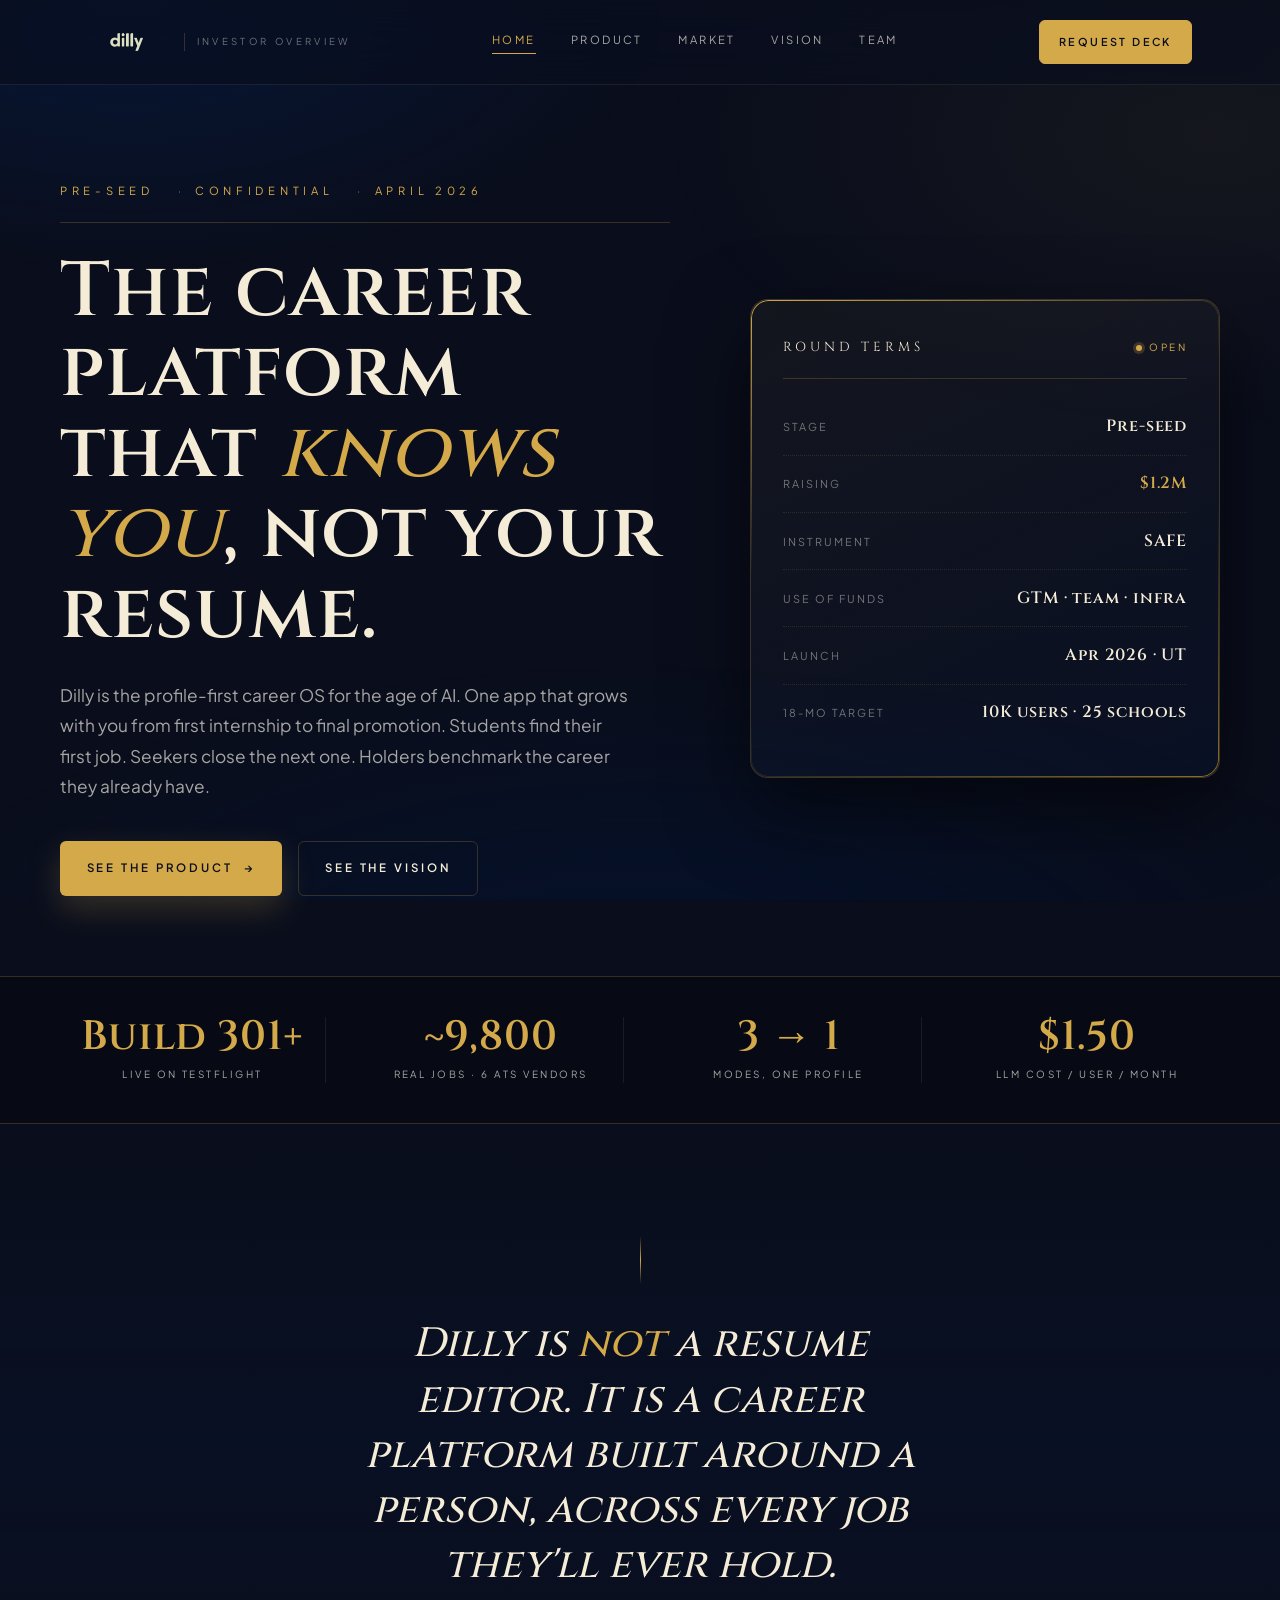
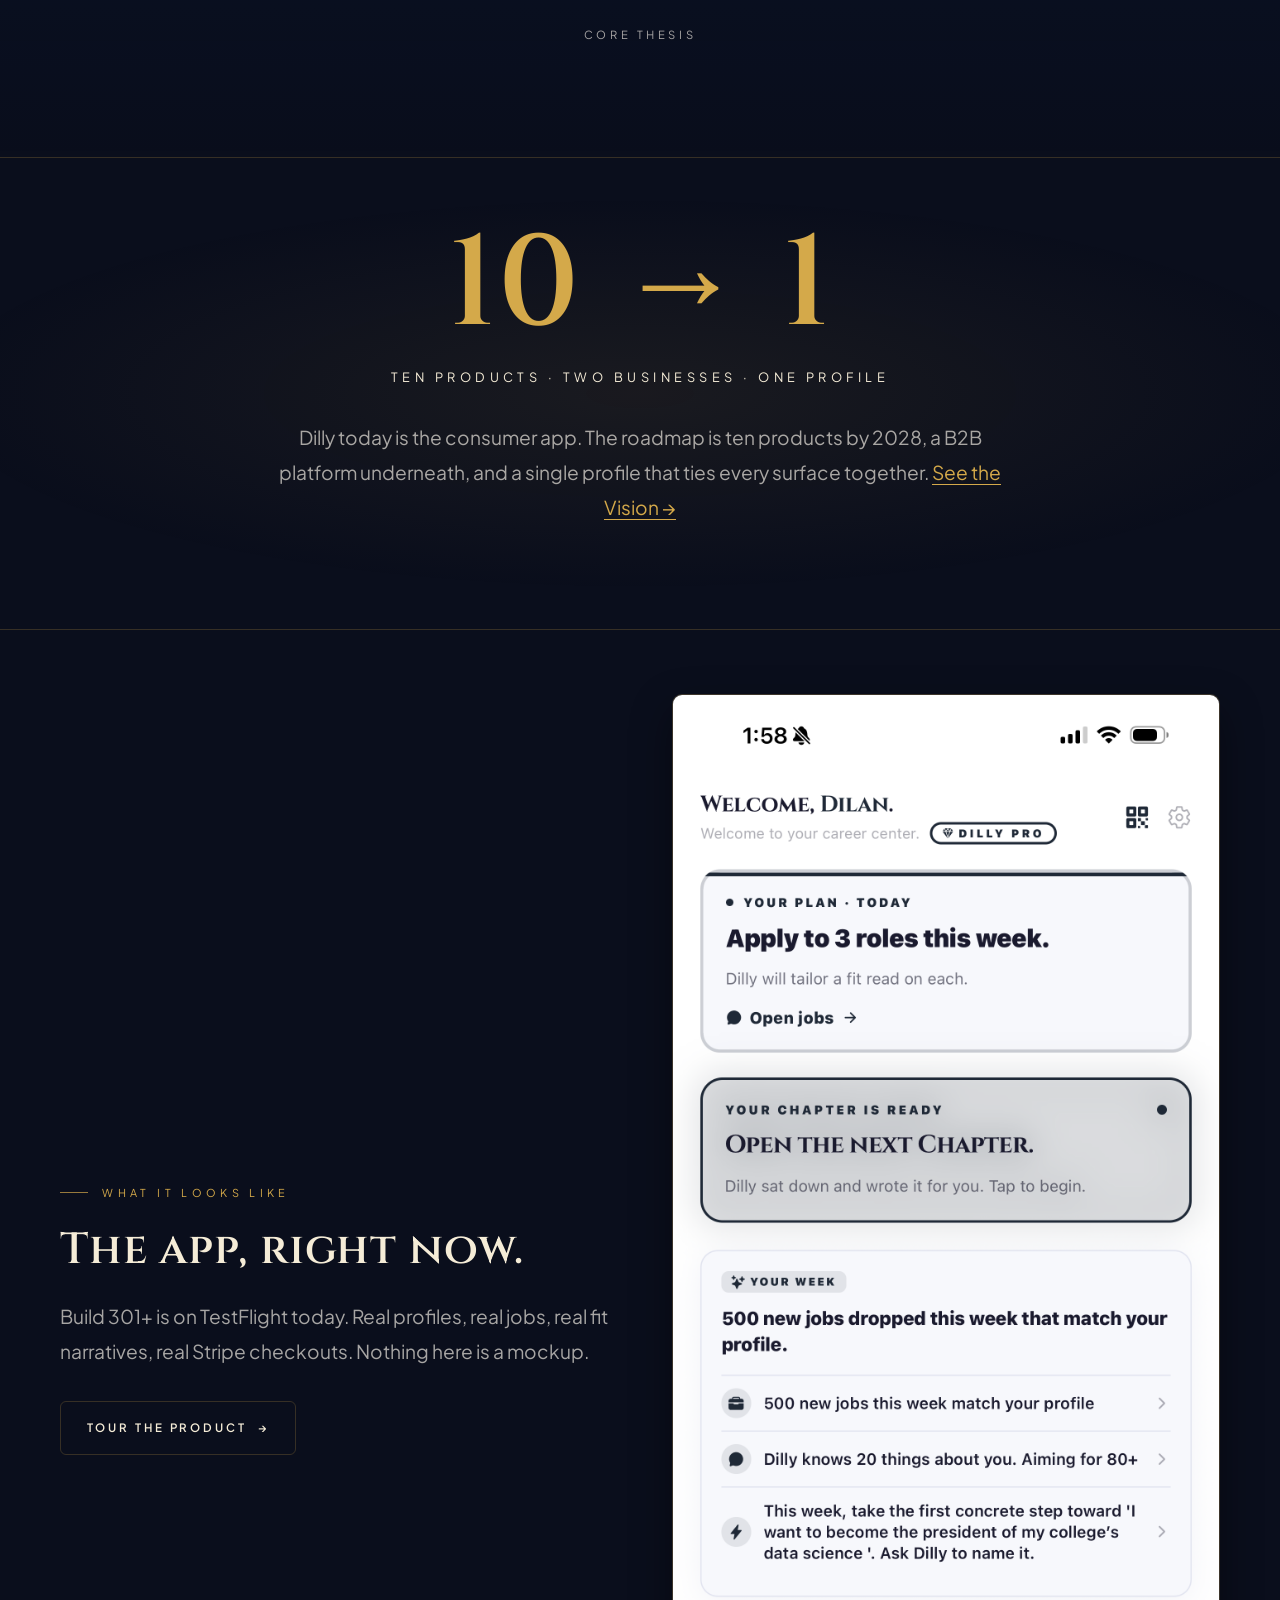
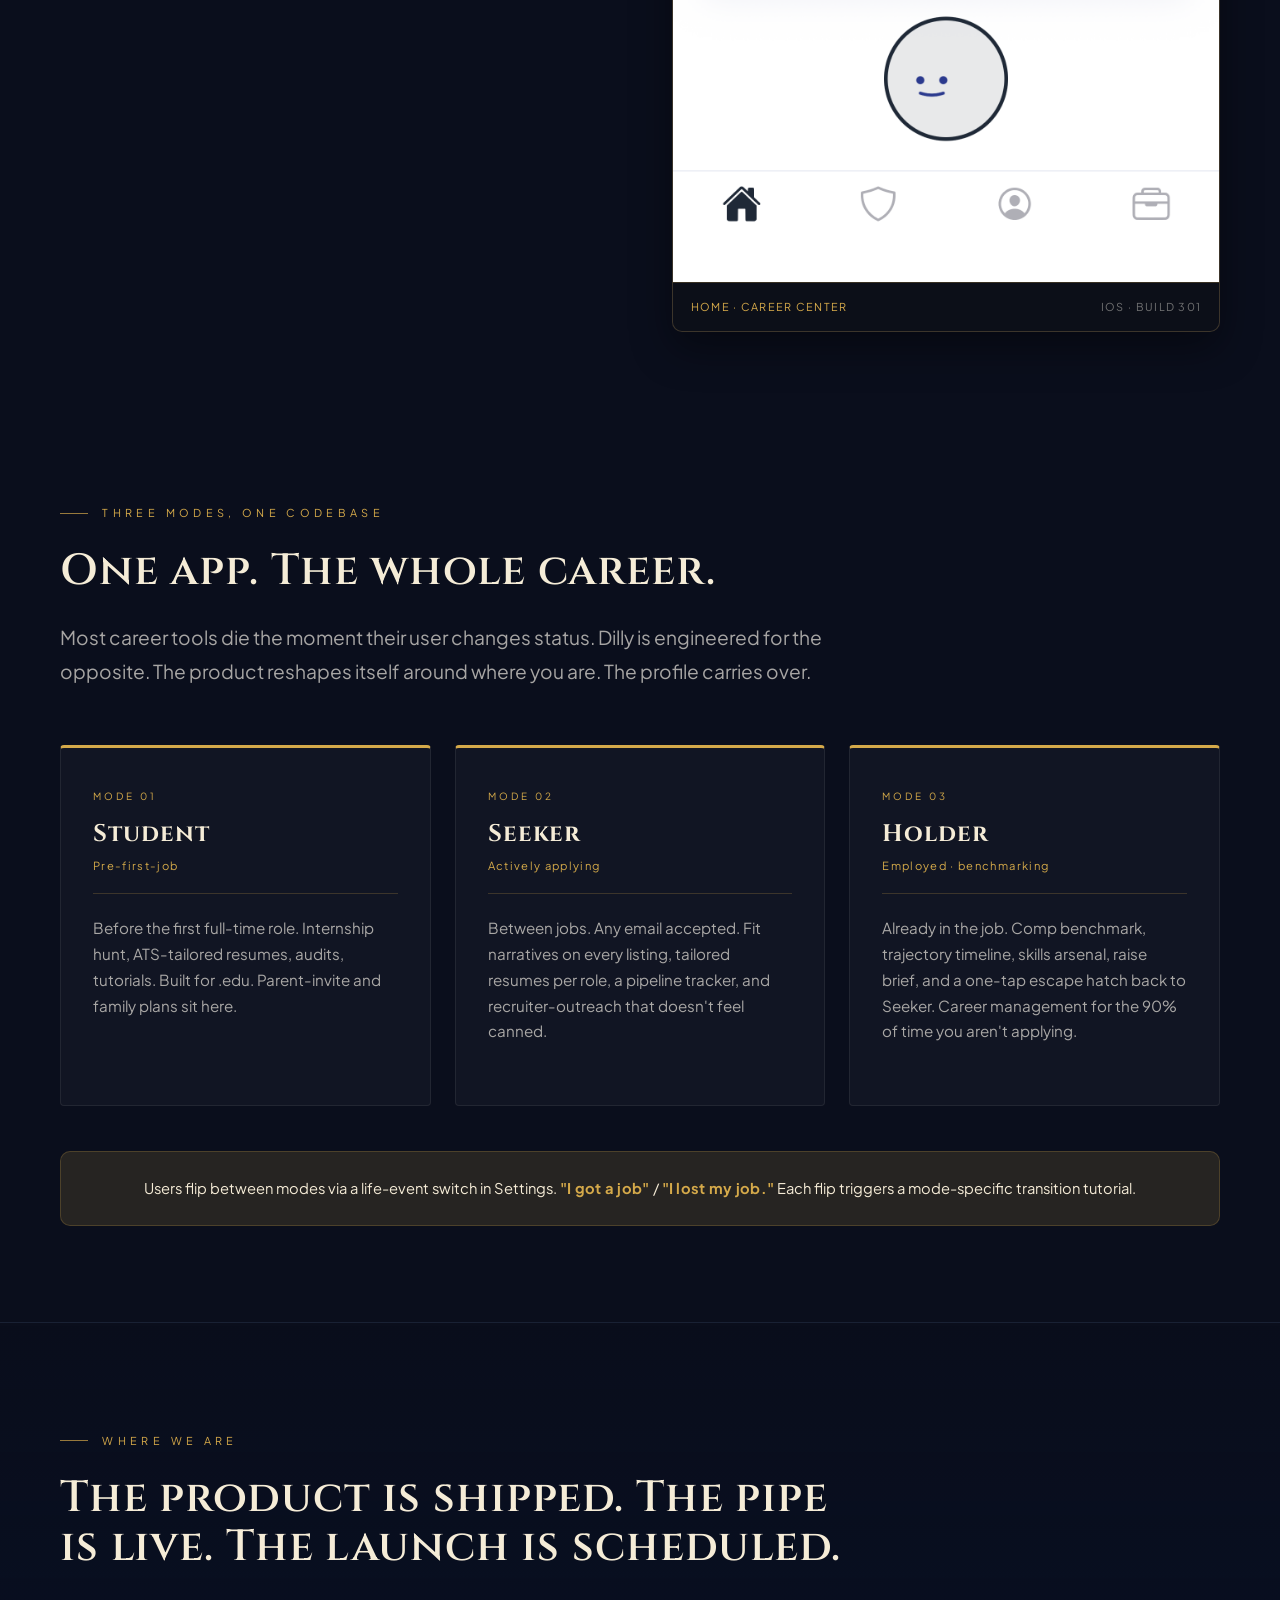
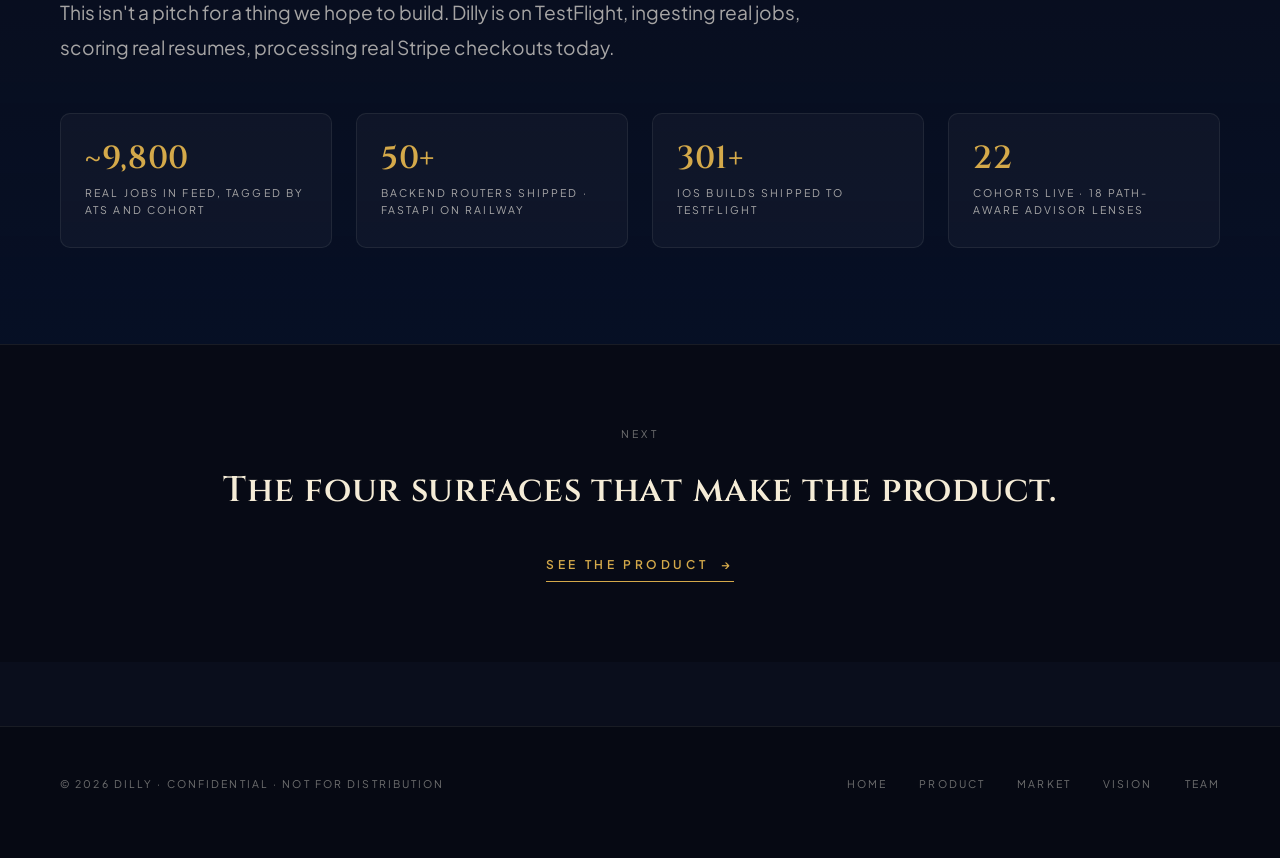
==== commit 37553b5e: "Remove all em dashes across investor site" ====
--- a/index.html
+++ b/index.html
@@ -90,7 +90,7 @@
   </div>
 </section>
 
-<!-- Big stat — the vision in one number -->
+<!-- Big stat   the vision in one number -->
 <section class="big-stat" style="background: radial-gradient(ellipse 80% 60% at 50% 50%, rgba(212, 169, 74, 0.08), transparent 70%); border-top: 1px solid var(--rule); border-bottom: 1px solid var(--rule);">
   <div class="wrap fade-up">
     <div class="big-stat-num mono">10 → 1</div>
--- a/styles.css
+++ b/styles.css
@@ -81,7 +81,7 @@
   white-space: nowrap;
 }
 .nav-logo {
-  height: 28px; width: auto; display: block;
+  height: 52px; width: auto; display: block;
   filter: brightness(0) invert(1) sepia(1) saturate(2.5) hue-rotate(5deg) brightness(0.88);
 }
 .nav-brand .brand-mark { color: var(--gold); font-size: 1.2rem; }
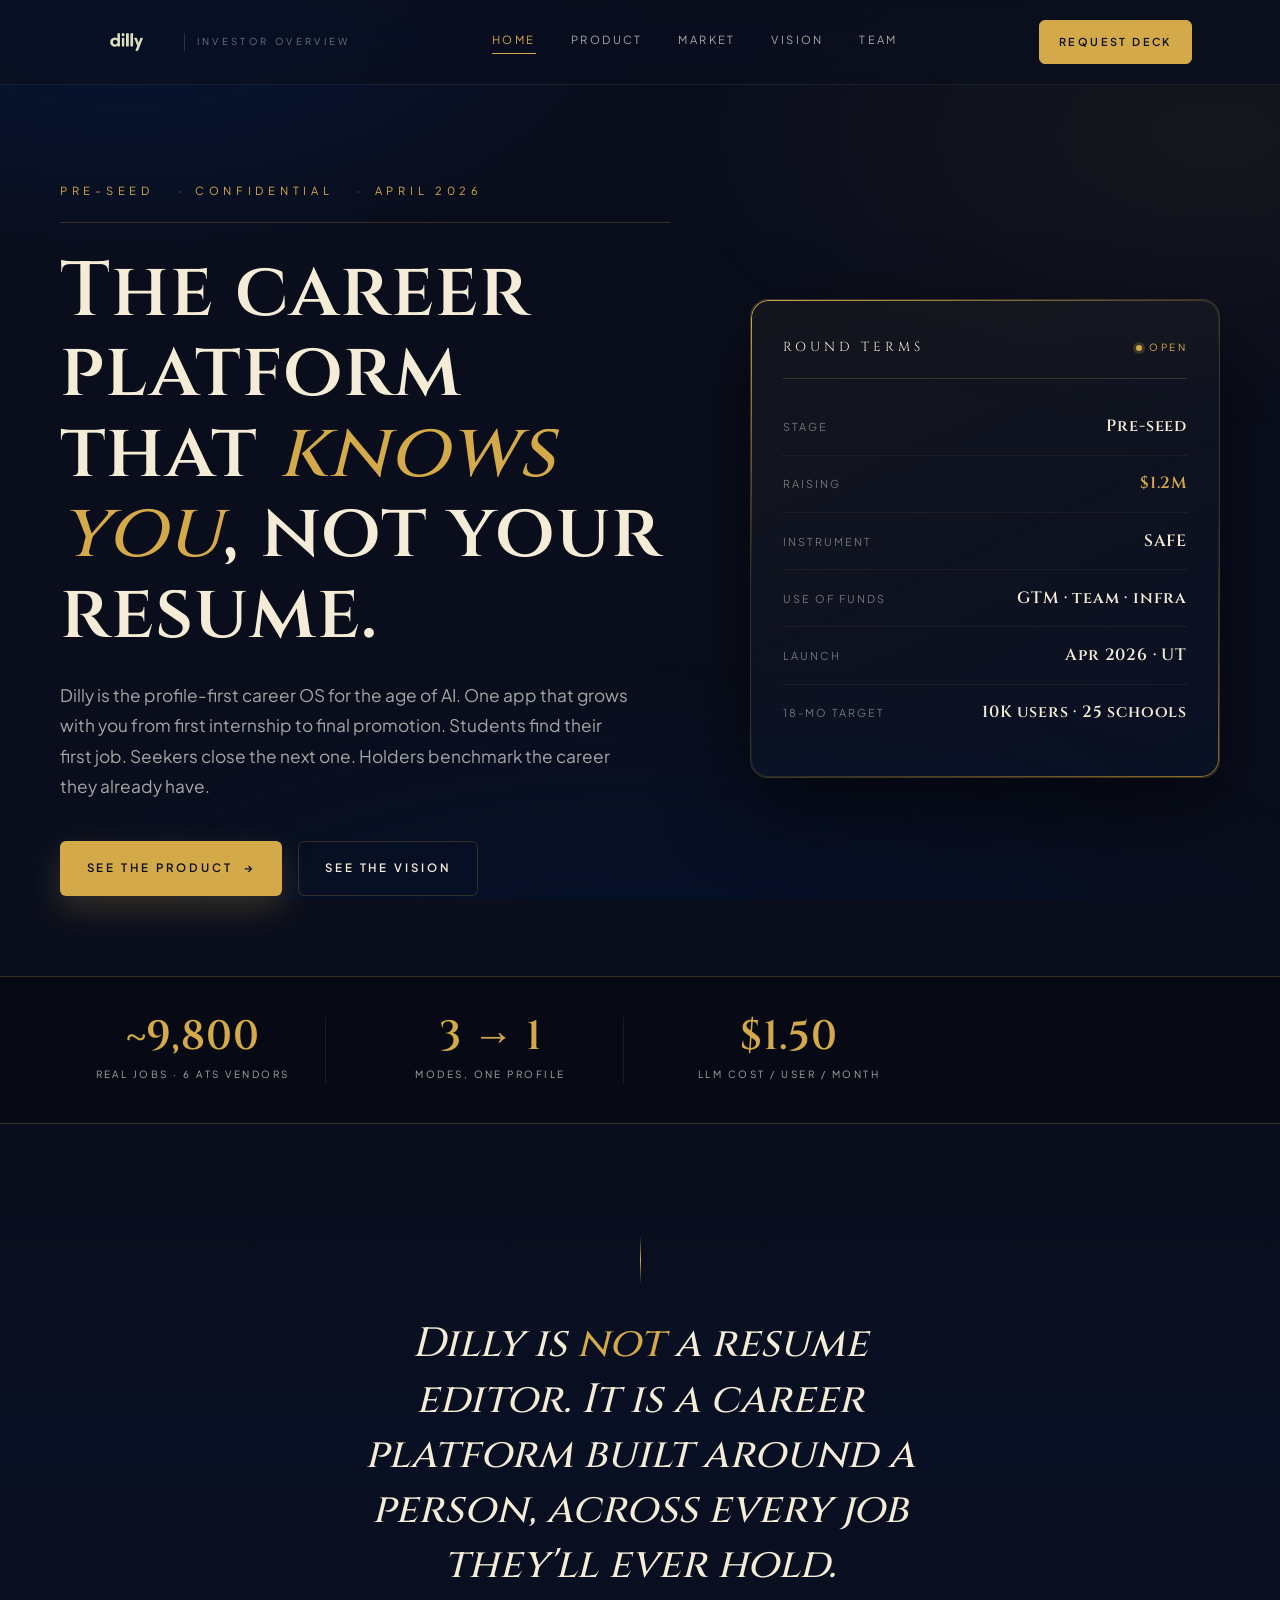
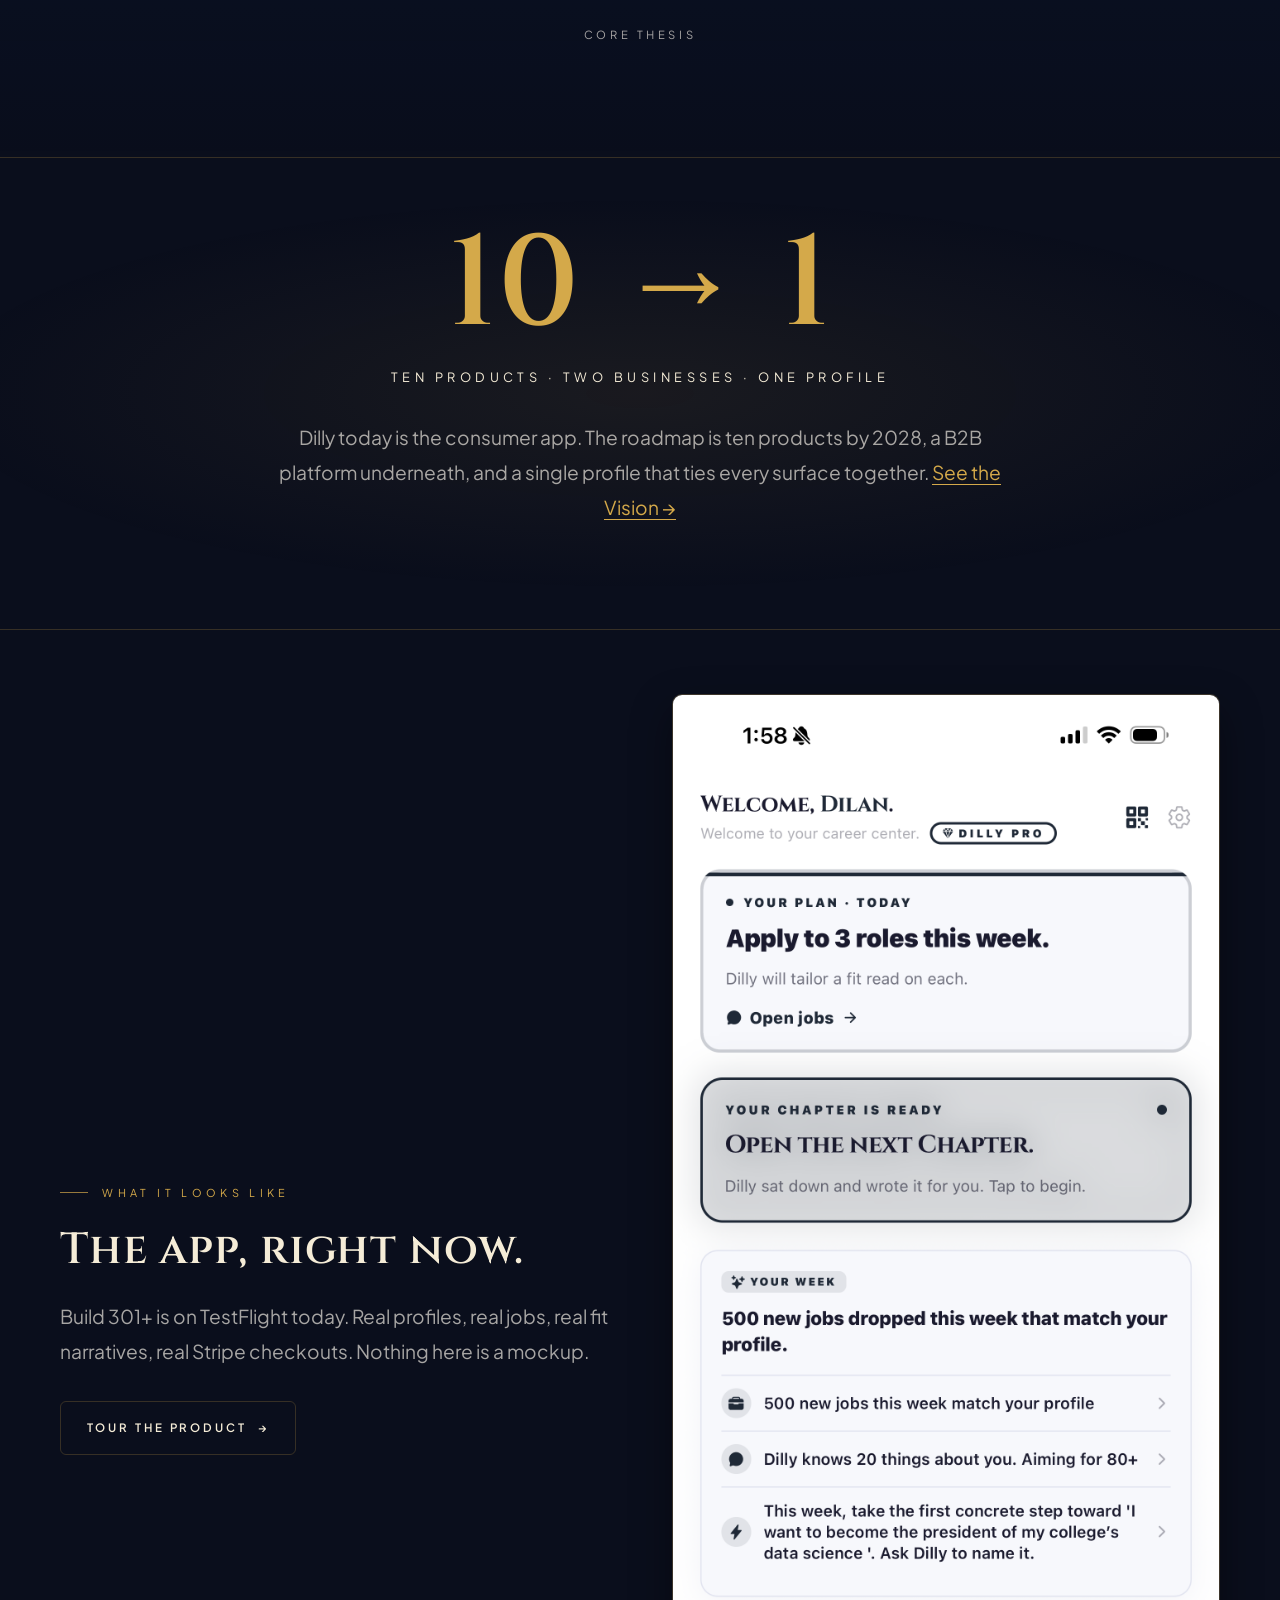
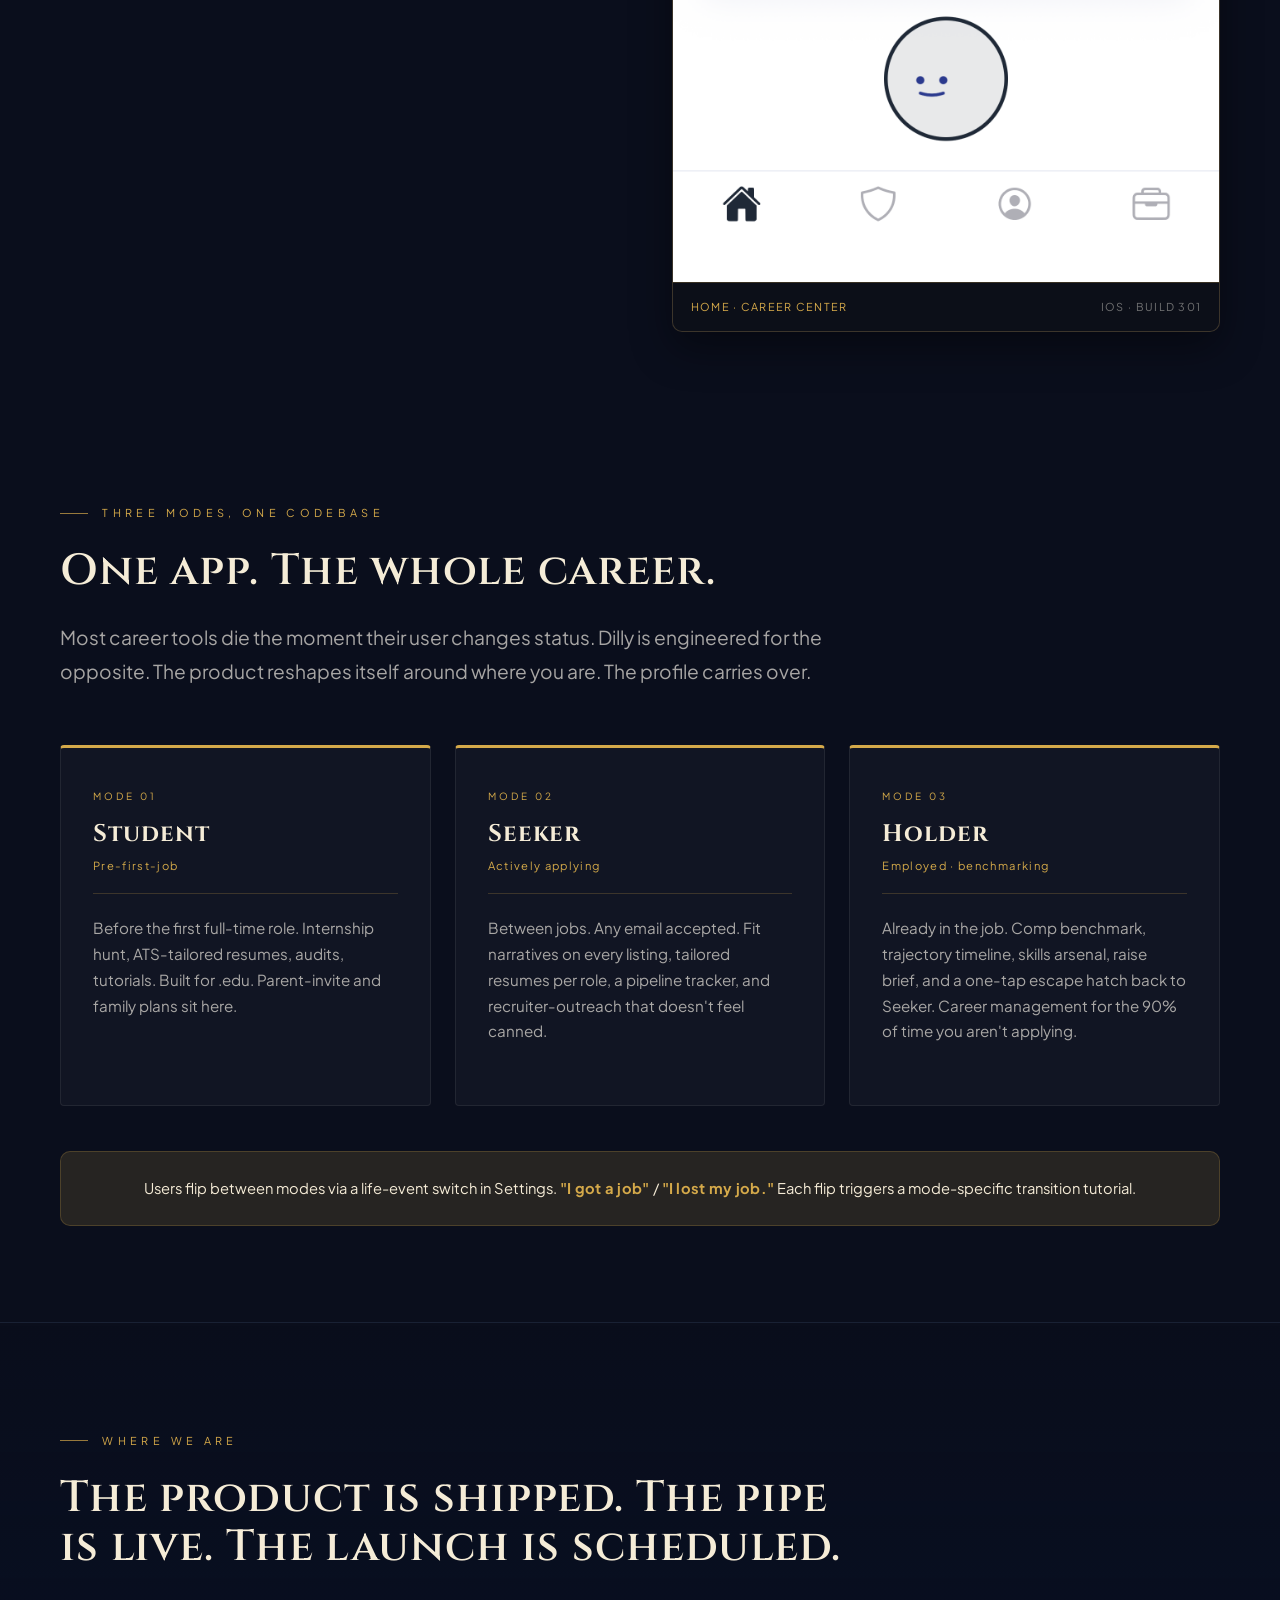
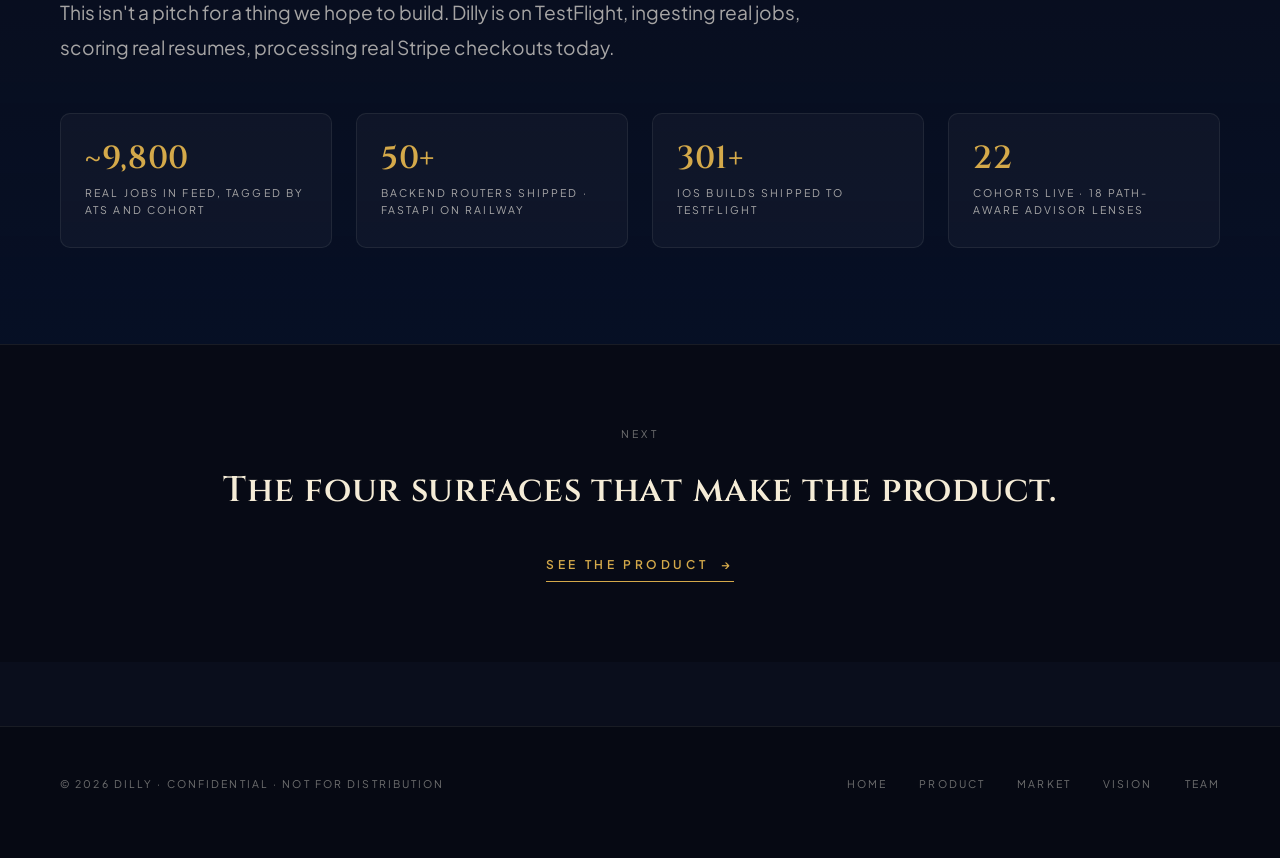
==== commit 35201a36: "Request Deck → ceo@hellodilly.com; remove TestFlight stat tile Co-Authored-By: Claude Sonnet 4.6 <no" ====
--- a/index.html
+++ b/index.html
@@ -24,7 +24,7 @@
       <a href="vision.html">Vision</a>
       <a href="team.html">Team</a>
     </div>
-    <a href="mailto:dilan@hellodilly.com" class="nav-cta">Request Deck</a>
+    <a href="mailto:ceo@hellodilly.com" class="nav-cta">Request Deck</a>
   </div>
 </nav>
 
@@ -63,10 +63,6 @@
 
 <section class="strip" aria-label="At a glance">
   <div class="strip-grid">
-    <div class="strip-item">
-      <div class="strip-num mono">Build 301+</div>
-      <div class="strip-label">Live on TestFlight</div>
-    </div>
     <div class="strip-item">
       <div class="strip-num mono">~9,800</div>
       <div class="strip-label">Real Jobs · 6 ATS Vendors</div>
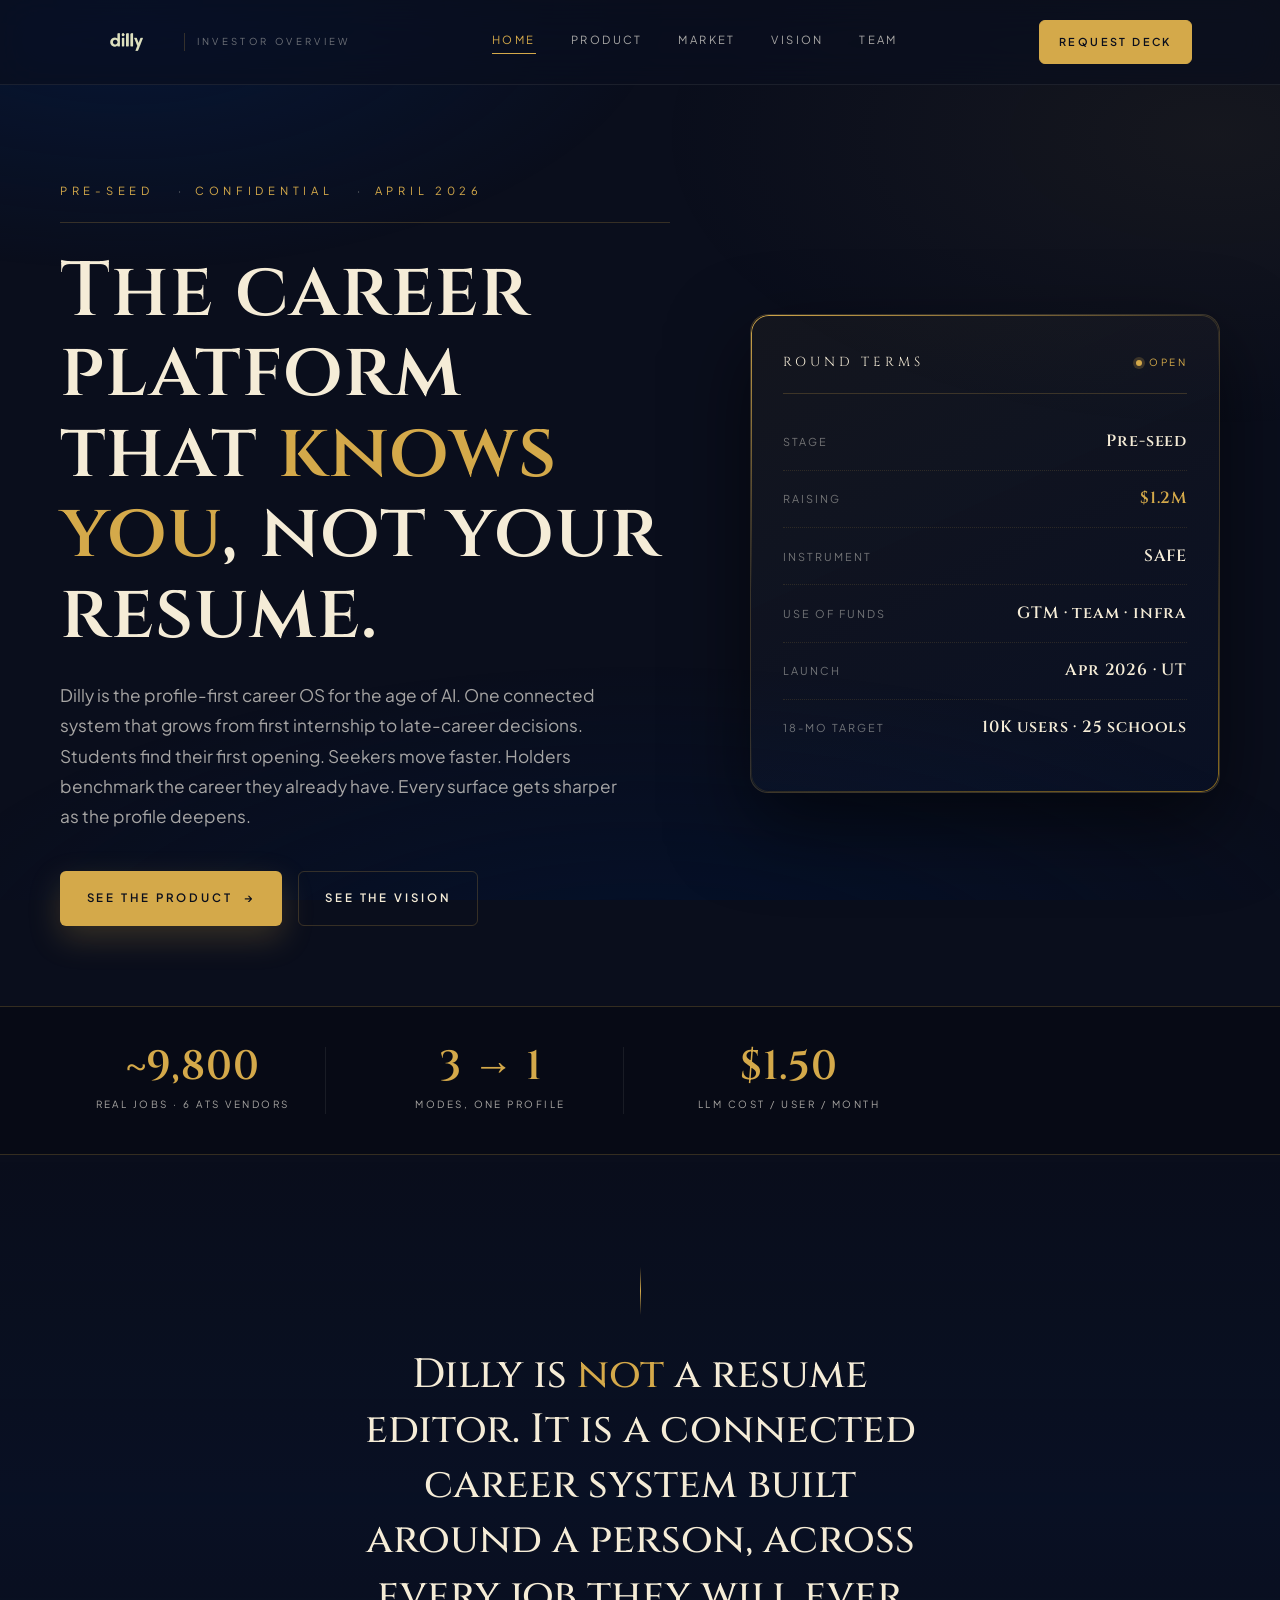
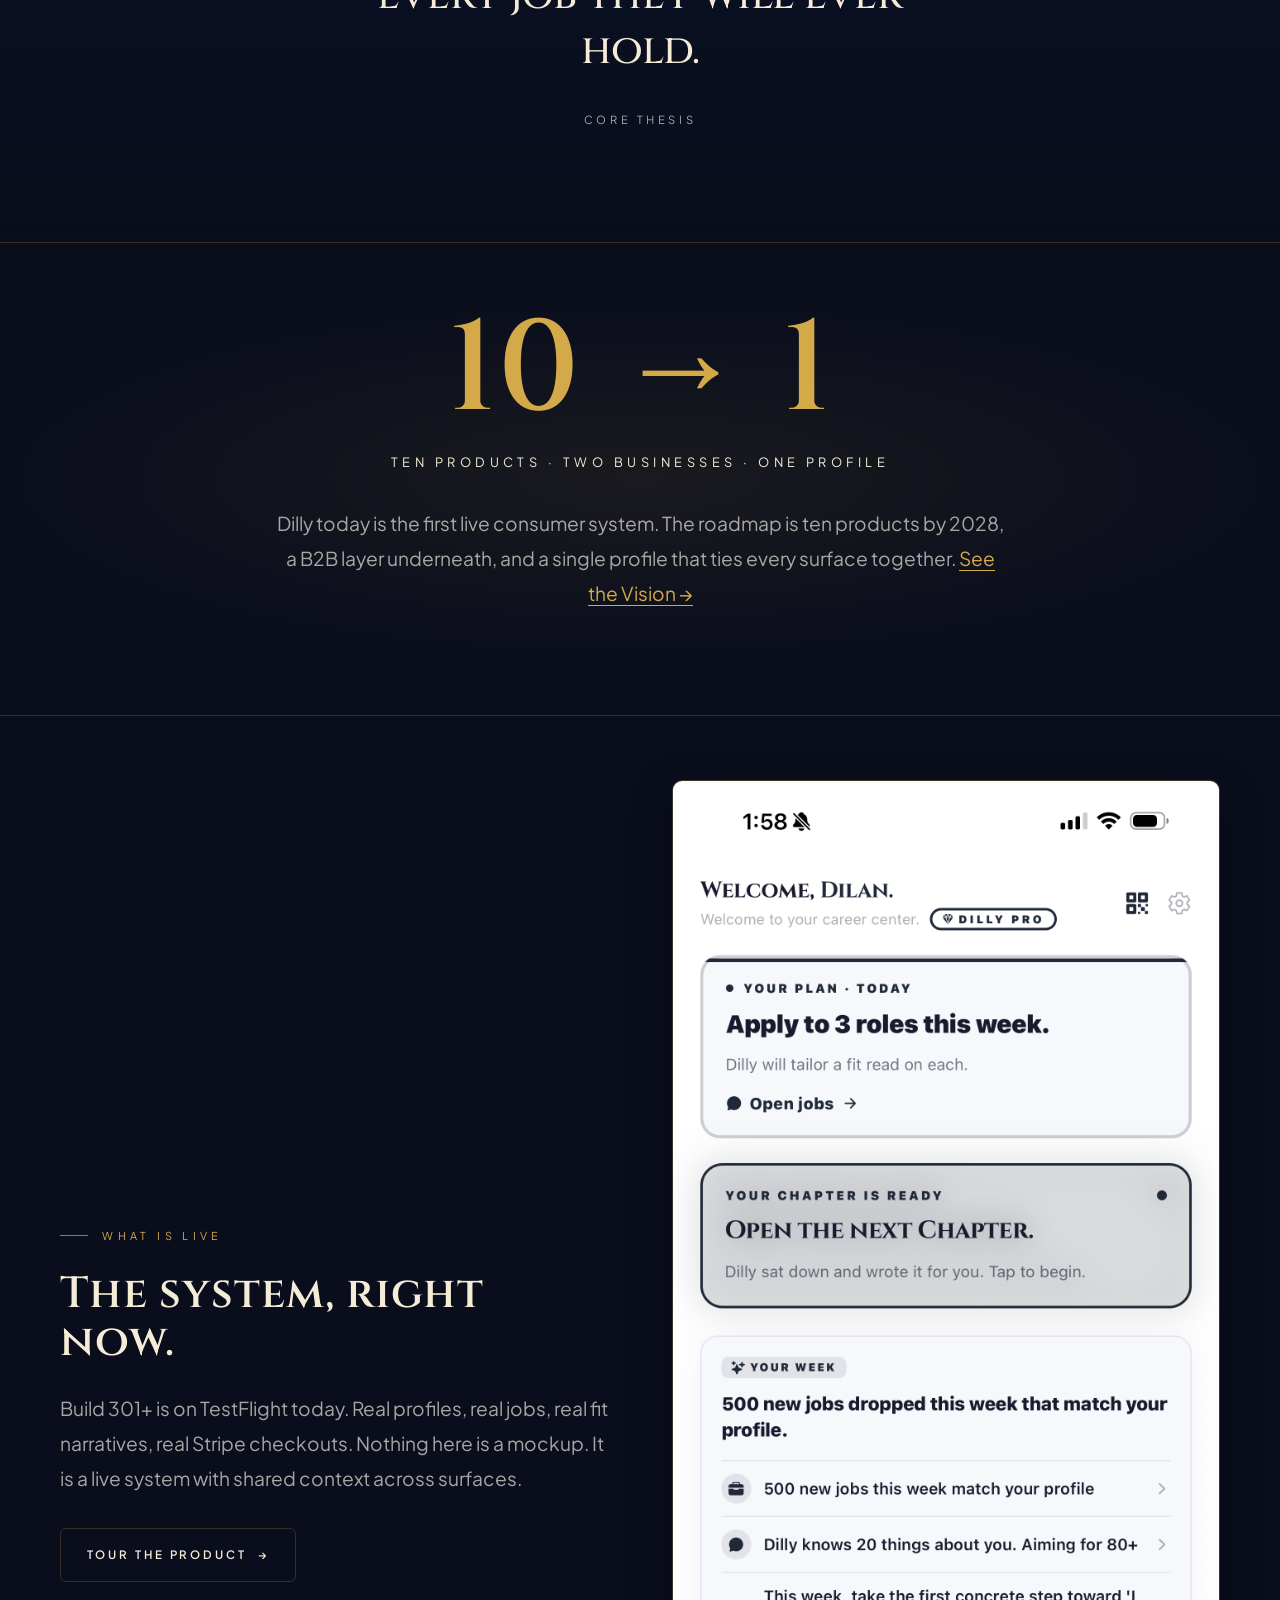
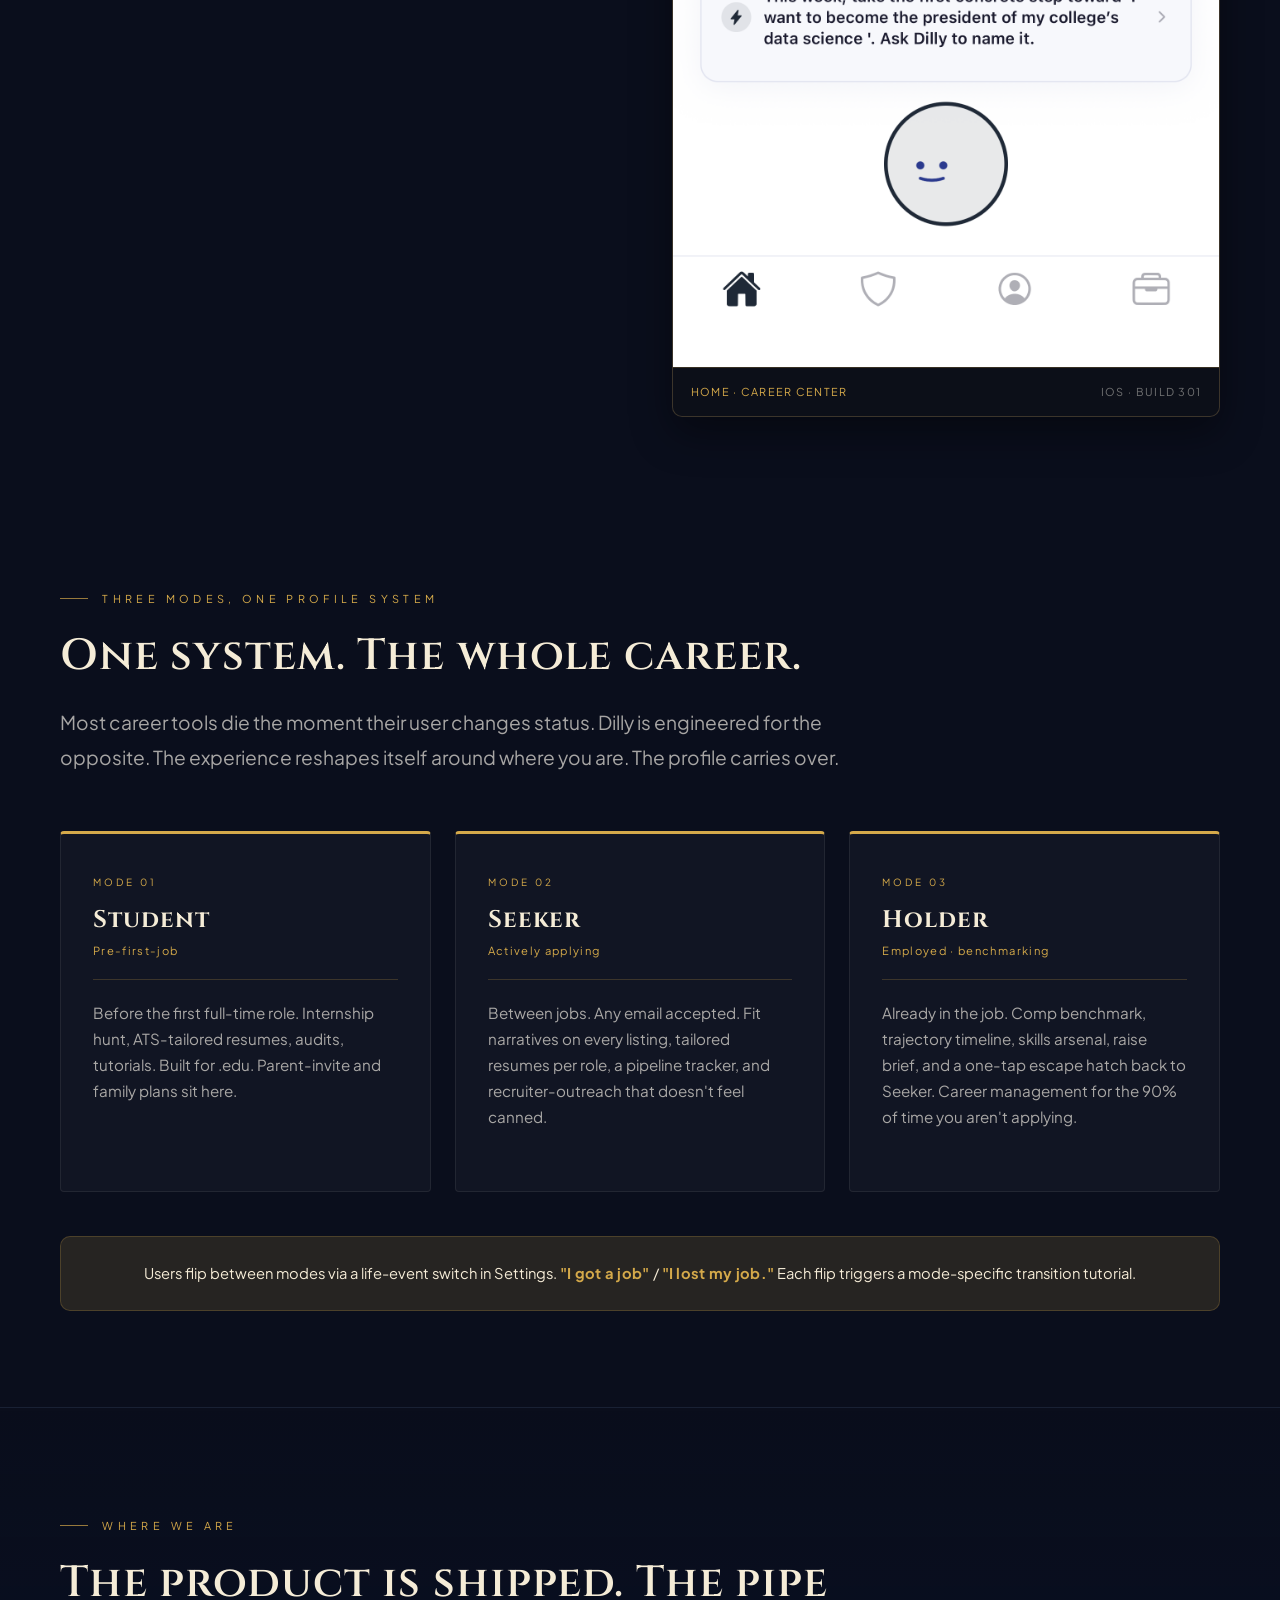
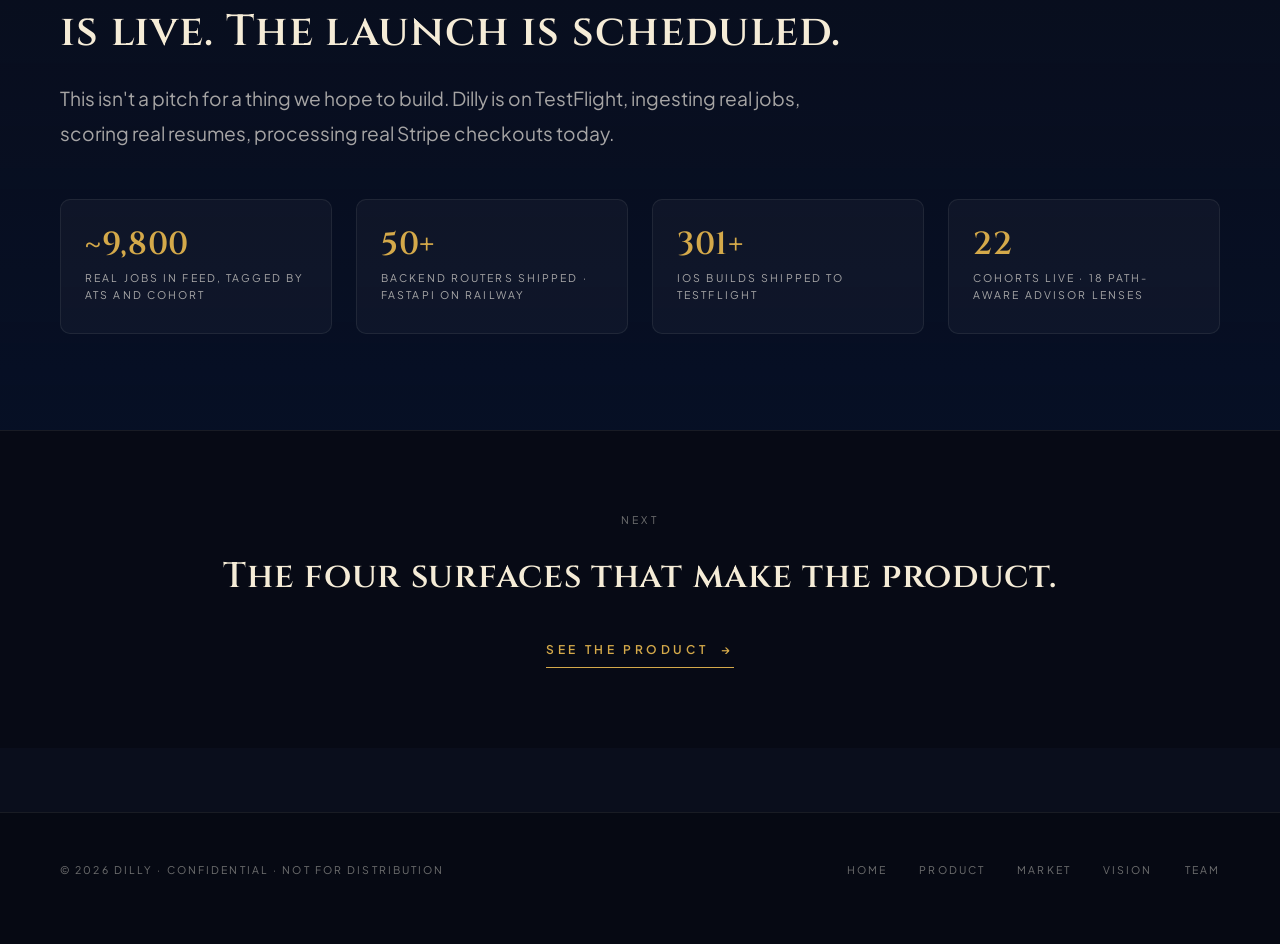
==== commit e5dcb8c7: "Shift investor messaging toward connected system" ====
--- a/index.html
+++ b/index.html
@@ -4,7 +4,7 @@
 <meta charset="UTF-8">
 <meta name="viewport" content="width=device-width, initial-scale=1.0">
 <title>Dilly · Investor Overview · Pre-seed 2026</title>
-<meta name="description" content="Dilly is the profile-first career platform for the age of AI. One app for students, job-seekers, and career-holders. Investor overview. Pre-seed $1.2M.">
+<meta name="description" content="Dilly is the profile-first career system for the age of AI. One connected engine for students, seekers, and holders. Investor overview. Pre-seed $1.2M.">
 <meta name="robots" content="noindex, nofollow">
 <link rel="icon" type="image/png" href="favicon.png">
 <link rel="stylesheet" href="styles.css">
@@ -24,9 +24,19 @@
       <a href="vision.html">Vision</a>
       <a href="team.html">Team</a>
     </div>
-    <a href="mailto:ceo@hellodilly.com" class="nav-cta">Request Deck</a>
+    <button class="nav-burger" id="navBurger" aria-label="Open menu" aria-expanded="false"><span></span><span></span><span></span></button>
+    <a href="mailto:ceo@hellodilly.com" class="nav-cta nav-cta-desktop">Request Deck</a>
   </div>
 </nav>
+
+<div class="nav-drawer" id="navDrawer" aria-label="Mobile menu">
+  <a href="index.html" class="active">Home</a>
+  <a href="product.html">Product</a>
+  <a href="market.html">Market</a>
+  <a href="vision.html">Vision</a>
+  <a href="team.html">Team</a>
+  <a href="mailto:ceo@hellodilly.com" class="drawer-cta">Request Deck</a>
+</div>
 
 <section class="hero-home" id="top">
   <div class="hero-home-grid">
@@ -38,7 +48,7 @@
       </div>
       <h1 class="hero-home-title">The career platform that <em>knows you</em>, not your resume.</h1>
       <p class="hero-home-lead">
-        Dilly is the profile-first career OS for the age of AI. One app that grows with you from first internship to final promotion. Students find their first job. Seekers close the next one. Holders benchmark the career they already have.
+        Dilly is the profile-first career OS for the age of AI. One connected system that grows from first internship to late-career decisions. Students find their first opening. Seekers move faster. Holders benchmark the career they already have. Every surface gets sharper as the profile deepens.
       </p>
       <div class="hero-home-actions">
         <a href="product.html" class="btn btn-gold">See the Product <span class="arrow">→</span></a>
@@ -81,7 +91,7 @@
 <section class="pos">
   <div class="wrap fade-up">
     <div class="pos-ornament"></div>
-    <p class="pos-quote">Dilly is <em>not</em> a resume editor. It is a career platform built around a person, across every job they'll ever hold.</p>
+    <p class="pos-quote">Dilly is <em>not</em> a resume editor. It is a connected career system built around a person, across every job they will ever hold.</p>
     <div class="pos-attr">Core Thesis</div>
   </div>
 </section>
@@ -91,7 +101,7 @@
   <div class="wrap fade-up">
     <div class="big-stat-num mono">10 → 1</div>
     <div class="big-stat-label">Ten Products · Two Businesses · One Profile</div>
-    <p class="lead" style="margin: 2rem auto 2.5rem; max-width: 52ch;">Dilly today is the consumer app. The roadmap is ten products by 2028, a B2B platform underneath, and a single profile that ties every surface together. <a href="vision.html" style="color: var(--gold); border-bottom: 1px solid var(--gold);">See the Vision →</a></p>
+    <p class="lead" style="margin: 2rem auto 2.5rem; max-width: 52ch;">Dilly today is the first live consumer system. The roadmap is ten products by 2028, a B2B layer underneath, and a single profile that ties every surface together. <a href="vision.html" style="color: var(--gold); border-bottom: 1px solid var(--gold);">See the Vision →</a></p>
   </div>
 </section>
 
@@ -99,9 +109,9 @@
 <section class="section" style="padding-top: 4rem; padding-bottom: 4rem;">
   <div class="wrap fade-up" style="display: grid; grid-template-columns: 1fr 1fr; gap: 4rem; align-items: center;">
     <div>
-      <div class="eyebrow">What It Looks Like</div>
-      <h2 class="h2">The app, right now.</h2>
-      <p class="lead">Build 301+ is on TestFlight today. Real profiles, real jobs, real fit narratives, real Stripe checkouts. Nothing here is a mockup.</p>
+      <div class="eyebrow">What Is Live</div>
+      <h2 class="h2">The system, right now.</h2>
+      <p class="lead">Build 301+ is on TestFlight today. Real profiles, real jobs, real fit narratives, real Stripe checkouts. Nothing here is a mockup. It is a live system with shared context across surfaces.</p>
       <div style="margin-top: 2rem;">
         <a href="product.html" class="btn btn-line">Tour the Product <span class="arrow">→</span></a>
       </div>
@@ -116,9 +126,9 @@
 <section class="section" id="modes">
   <div class="wrap">
     <div class="fade-up" style="max-width: 50rem;">
-      <div class="eyebrow">Three Modes, One Codebase</div>
-      <h2 class="h2">One app. The whole career.</h2>
-      <p class="lead">Most career tools die the moment their user changes status. Dilly is engineered for the opposite. The product reshapes itself around where you are. The profile carries over.</p>
+      <div class="eyebrow">Three Modes, One Profile System</div>
+      <h2 class="h2">One system. The whole career.</h2>
+      <p class="lead">Most career tools die the moment their user changes status. Dilly is engineered for the opposite. The experience reshapes itself around where you are. The profile carries over.</p>
     </div>
 
     <div class="modes-grid">
@@ -206,6 +216,31 @@
     });
   }, { threshold: 0.12, rootMargin: '0px 0px -40px 0px' });
   document.querySelectorAll('.fade-up').forEach(el => io.observe(el));
+  // Mobile nav
+  var burger = document.getElementById("navBurger");
+  var drawer = document.getElementById("navDrawer");
+  burger.addEventListener("click", function() {
+    var open = drawer.classList.toggle("open");
+    burger.classList.toggle("open", open);
+    burger.setAttribute("aria-expanded", open);
+    document.body.style.overflow = open ? "hidden" : "";
+  });
+  drawer.querySelectorAll("a").forEach(function(a) {
+    a.addEventListener("click", function() {
+      drawer.classList.remove("open");
+      burger.classList.remove("open");
+      burger.setAttribute("aria-expanded", "false");
+      document.body.style.overflow = "";
+    });
+  });
+  document.addEventListener("keydown", function(e) {
+    if (e.key === "Escape" && drawer.classList.contains("open")) {
+      drawer.classList.remove("open");
+      burger.classList.remove("open");
+      document.body.style.overflow = "";
+    }
+  });
+
 </script>
 
 </body>
--- a/styles.css
+++ b/styles.css
@@ -127,9 +127,70 @@
   border: 1px solid var(--gold);
 }
 .nav-cta:hover { background: var(--gold-hi); border-color: var(--gold-hi); transform: translateY(-1px); }
+
+/* ─── Hamburger button ─── */
+.nav-burger {
+  display: none;
+  flex-direction: column; justify-content: center; align-items: center;
+  gap: 5px;
+  width: 40px; height: 40px;
+  background: none; border: none; cursor: pointer; padding: 4px;
+  border-radius: 6px;
+  transition: background 0.2s;
+}
+.nav-burger:hover { background: rgba(255,255,255,0.06); }
+.nav-burger span {
+  display: block; width: 22px; height: 2px;
+  background: var(--text);
+  border-radius: 2px;
+  transition: transform 0.28s ease, opacity 0.2s ease, width 0.2s ease;
+  transform-origin: center;
+}
+.nav-burger.open span:nth-child(1) { transform: translateY(7px) rotate(45deg); }
+.nav-burger.open span:nth-child(2) { opacity: 0; width: 0; }
+.nav-burger.open span:nth-child(3) { transform: translateY(-7px) rotate(-45deg); }
+
+/* ─── Mobile drawer ─── */
+.nav-drawer {
+  position: fixed; inset: 0; top: 0; z-index: 90;
+  background: rgba(8, 12, 28, 0.97);
+  backdrop-filter: blur(16px);
+  display: flex; flex-direction: column; justify-content: center; align-items: center;
+  gap: 0;
+  opacity: 0; pointer-events: none;
+  transition: opacity 0.25s ease;
+  padding: 6rem 2rem 3rem;
+}
+.nav-drawer.open { opacity: 1; pointer-events: all; }
+.nav-drawer a {
+  font-family: "Cinzel", serif; font-weight: 600;
+  font-size: clamp(1.6rem, 6vw, 2.2rem);
+  letter-spacing: 0.06em;
+  color: var(--text-muted);
+  padding: 0.85rem 1rem;
+  width: 100%; text-align: center;
+  border-bottom: 1px solid rgba(255,255,255,0.05);
+  transition: color 0.2s;
+}
+.nav-drawer a:first-child { border-top: 1px solid rgba(255,255,255,0.05); }
+.nav-drawer a:hover, .nav-drawer a.active { color: var(--gold); }
+.nav-drawer .drawer-cta {
+  margin-top: 2rem;
+  font-family: "Plus Jakarta Sans", sans-serif;
+  font-size: 1rem; font-weight: 600; letter-spacing: 0.04em;
+  color: var(--ink);
+  background: var(--gold);
+  padding: 1rem 2.5rem;
+  border-radius: 8px;
+  border: none;
+}
+.nav-drawer .drawer-cta:hover { background: var(--gold-hi); }
+
 @media (max-width: 820px) {
   .nav-links { display: none; }
   .nav-brand .brand-tag { display: none; }
+  .nav-cta-desktop { display: none; }
+  .nav-burger { display: flex; }
 }
 
 /* ─── Sections ─── */
@@ -185,10 +246,10 @@
   margin-bottom: 1.4rem;
 }
 .page-hero h1 em {
-  font-style: italic;
-  font-family: "Playfair Display", "Cinzel", serif;
-  color: var(--gold);
-  font-weight: 500;
+  font-style: normal;
+  font-family: inherit;
+  color: var(--gold);
+  font-weight: inherit;
 }
 .page-hero .lead { font-size: clamp(1.05rem, 1.4vw, 1.22rem); }
 
@@ -256,14 +317,14 @@
 }
 .pos-quote {
   font-family: "Cinzel", serif; font-weight: 500;
-  font-style: italic;
+  font-style: normal;
   font-size: clamp(1.6rem, 3.2vw, 2.6rem);
   line-height: 1.35;
   max-width: 24ch;
   margin: 0 auto 2rem;
   color: var(--cream);
 }
-.pos-quote em { color: var(--gold); font-style: italic; }
+.pos-quote em { color: var(--gold); font-style: normal; font-weight: inherit; }
 .pos-attr {
   
   font-size: 0.7rem; letter-spacing: 0.32em; text-transform: uppercase;
@@ -803,9 +864,9 @@
   margin-bottom: 1.6rem;
 }
 .hero-home-title em {
-  font-style: italic;
-  font-family: "Playfair Display", "Cinzel", serif;
-  color: var(--gold); font-weight: 500;
+  font-style: normal;
+  font-family: inherit;
+  color: var(--gold); font-weight: inherit;
 }
 .hero-home-lead {
   font-size: clamp(1.05rem, 1.35vw, 1.18rem);
@@ -1125,7 +1186,8 @@
   margin-bottom: 0.5rem;
   line-height: 1.2;
 }
-.vision-title em { color: var(--gold); font-style: italic; font-family: "Playfair Display", "Cinzel", serif; }
+.vision-title em { color: var(--gold); font-style: normal; font-family: inherit; font-weight: inherit; }
+.h2 em { color: var(--gold); font-style: normal; font-family: inherit; font-weight: inherit; }
 .vision-desc { font-size: 0.93rem; color: var(--text-muted); line-height: 1.7; }
 .vision-why {
   
@@ -1507,7 +1569,7 @@
   margin: 0.8rem 0 1.5rem;
   line-height: 1.25;
 }
-.horizon-panel h3 em { color: var(--gold); font-style: italic; font-family: "Playfair Display", "Cinzel", serif; }
+.horizon-panel h3 em { color: var(--gold); font-style: normal; font-family: inherit; font-weight: inherit; }
 .horizon-lines {
   display: grid; grid-template-columns: repeat(3, 1fr); gap: 1.5rem;
   margin-top: 2.5rem; text-align: left;
